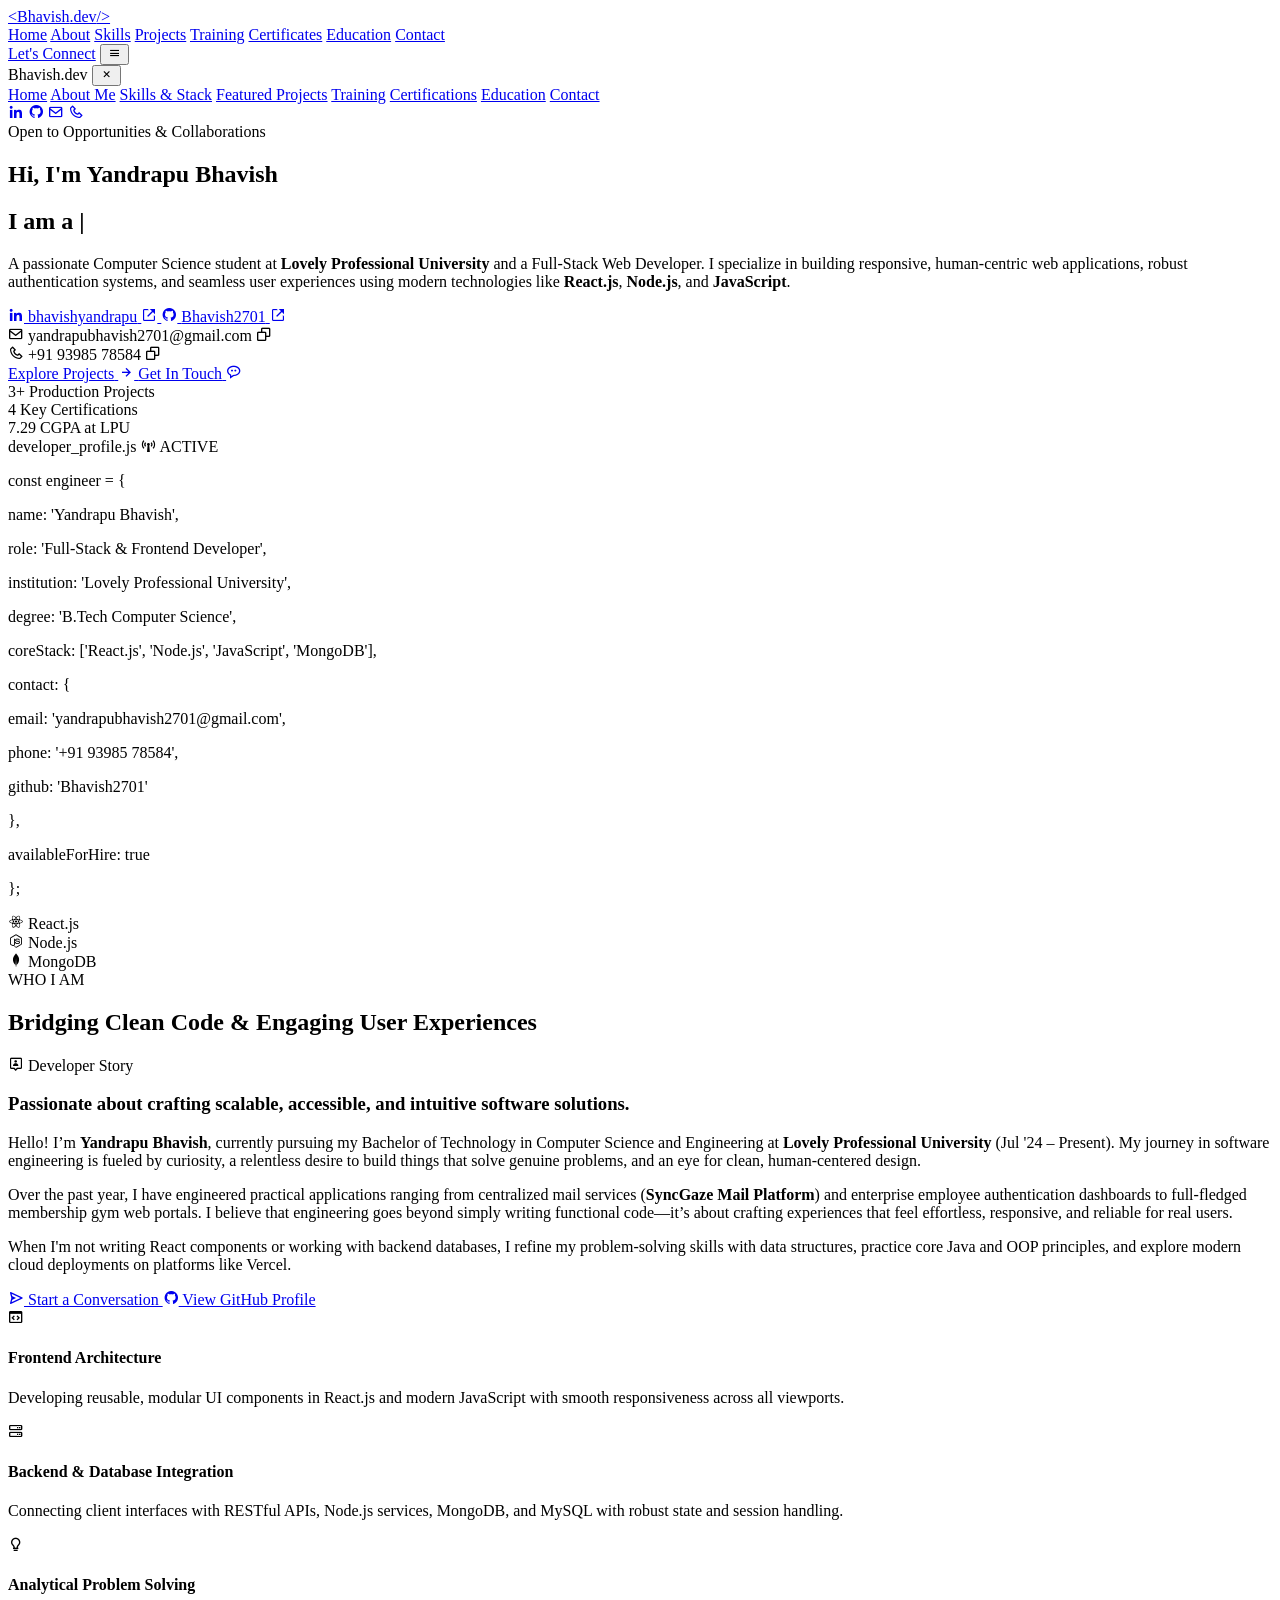
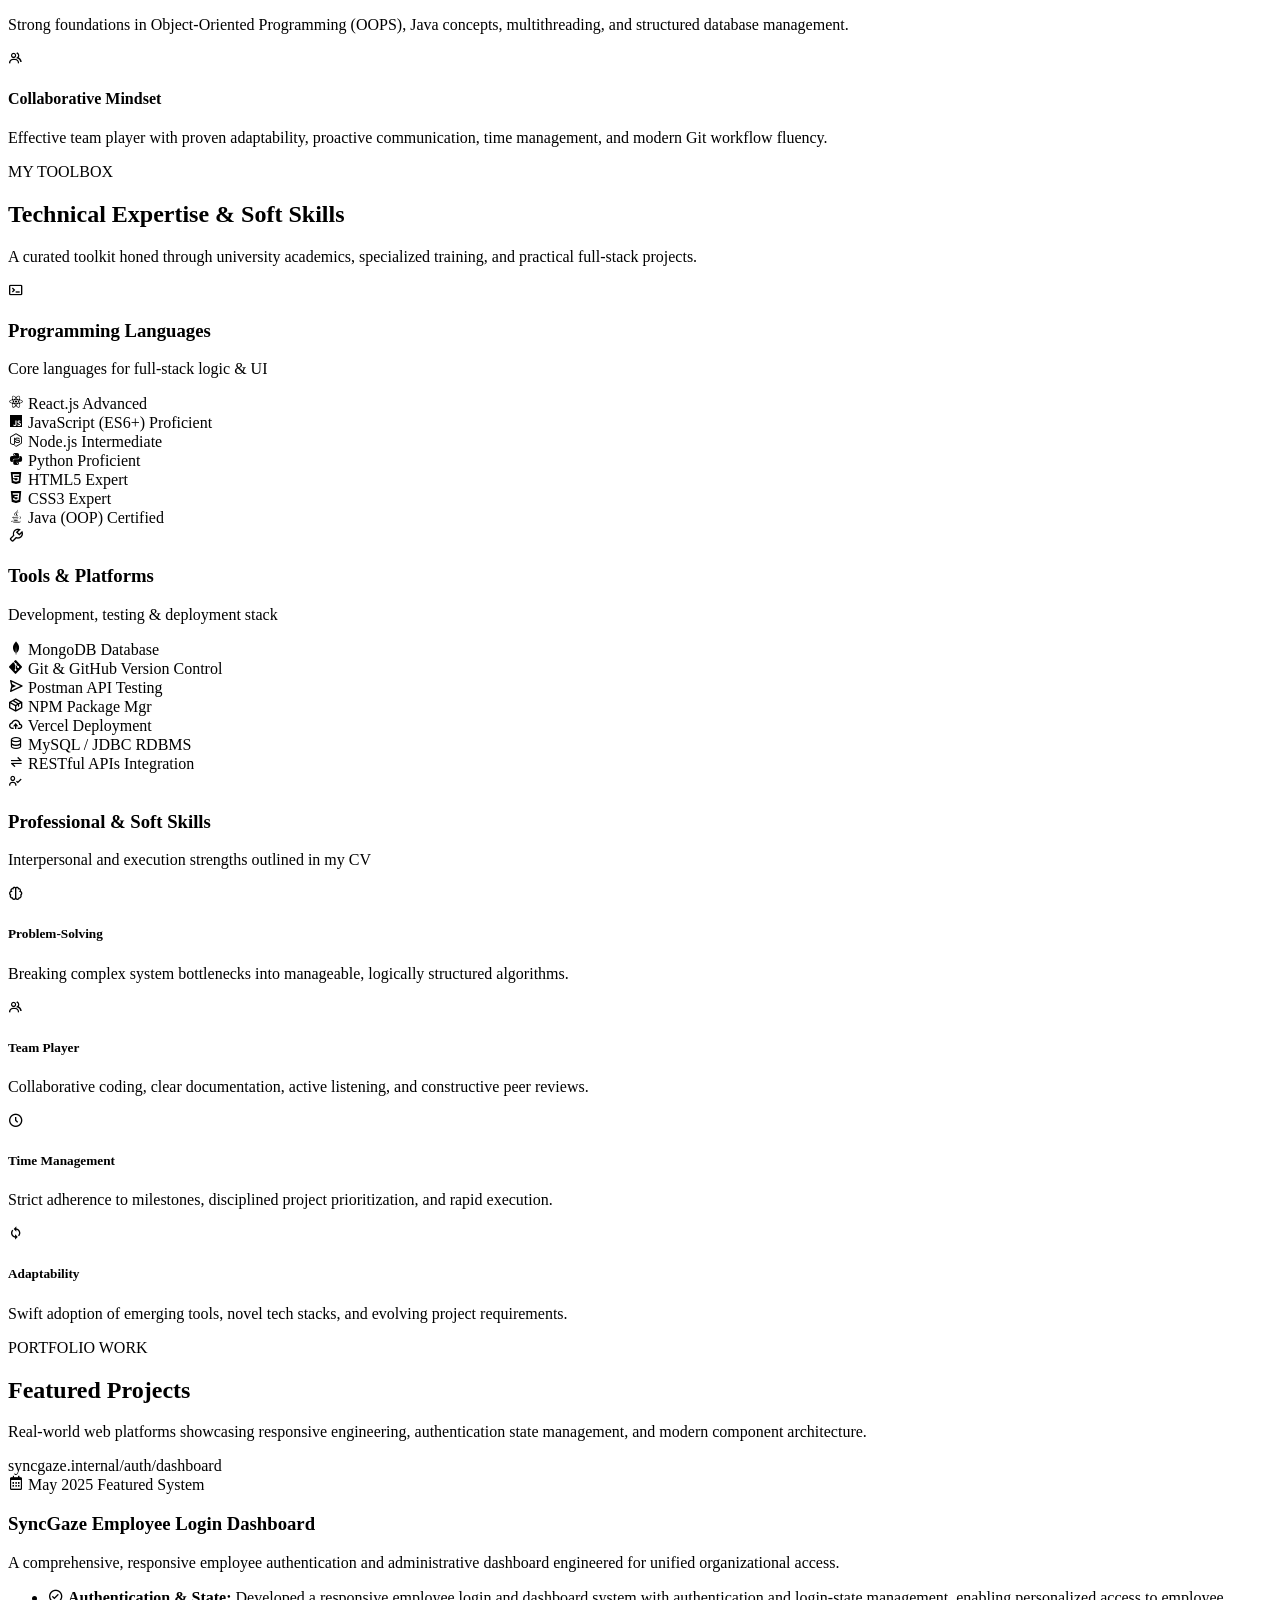
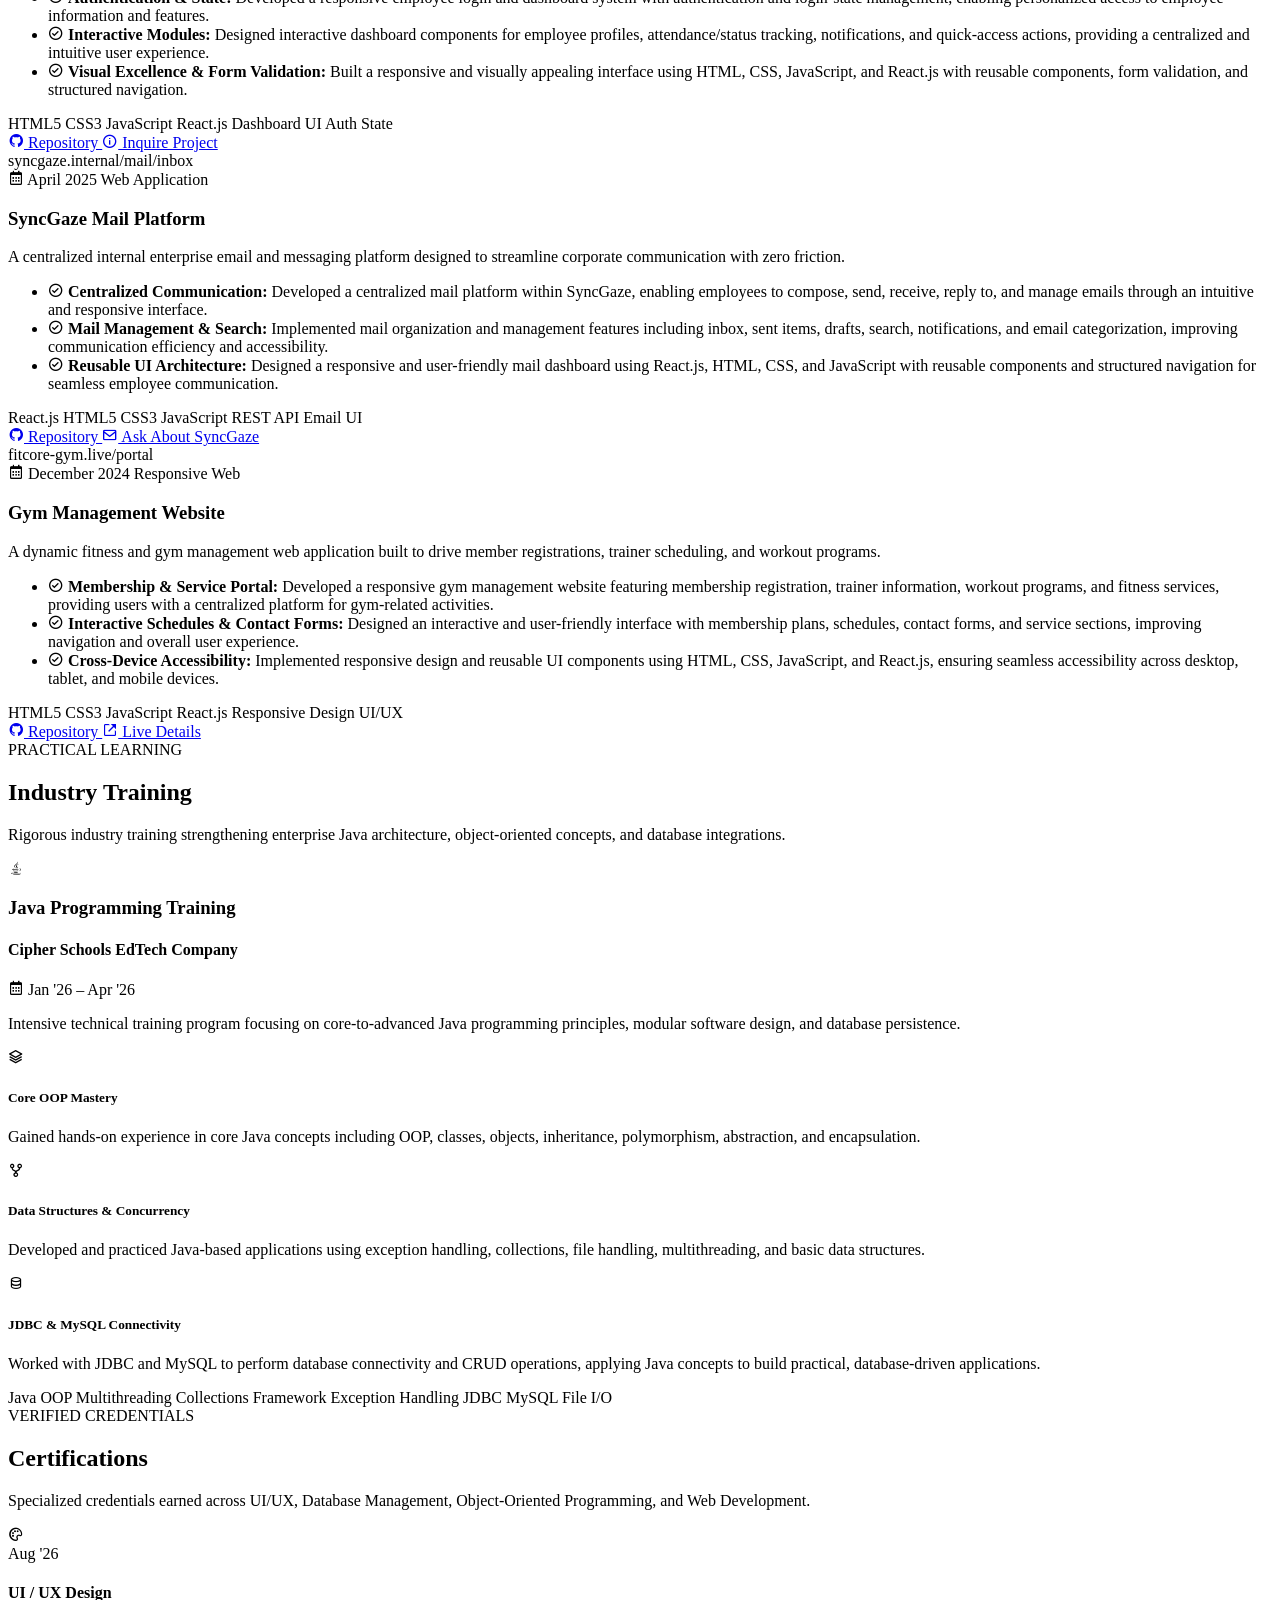
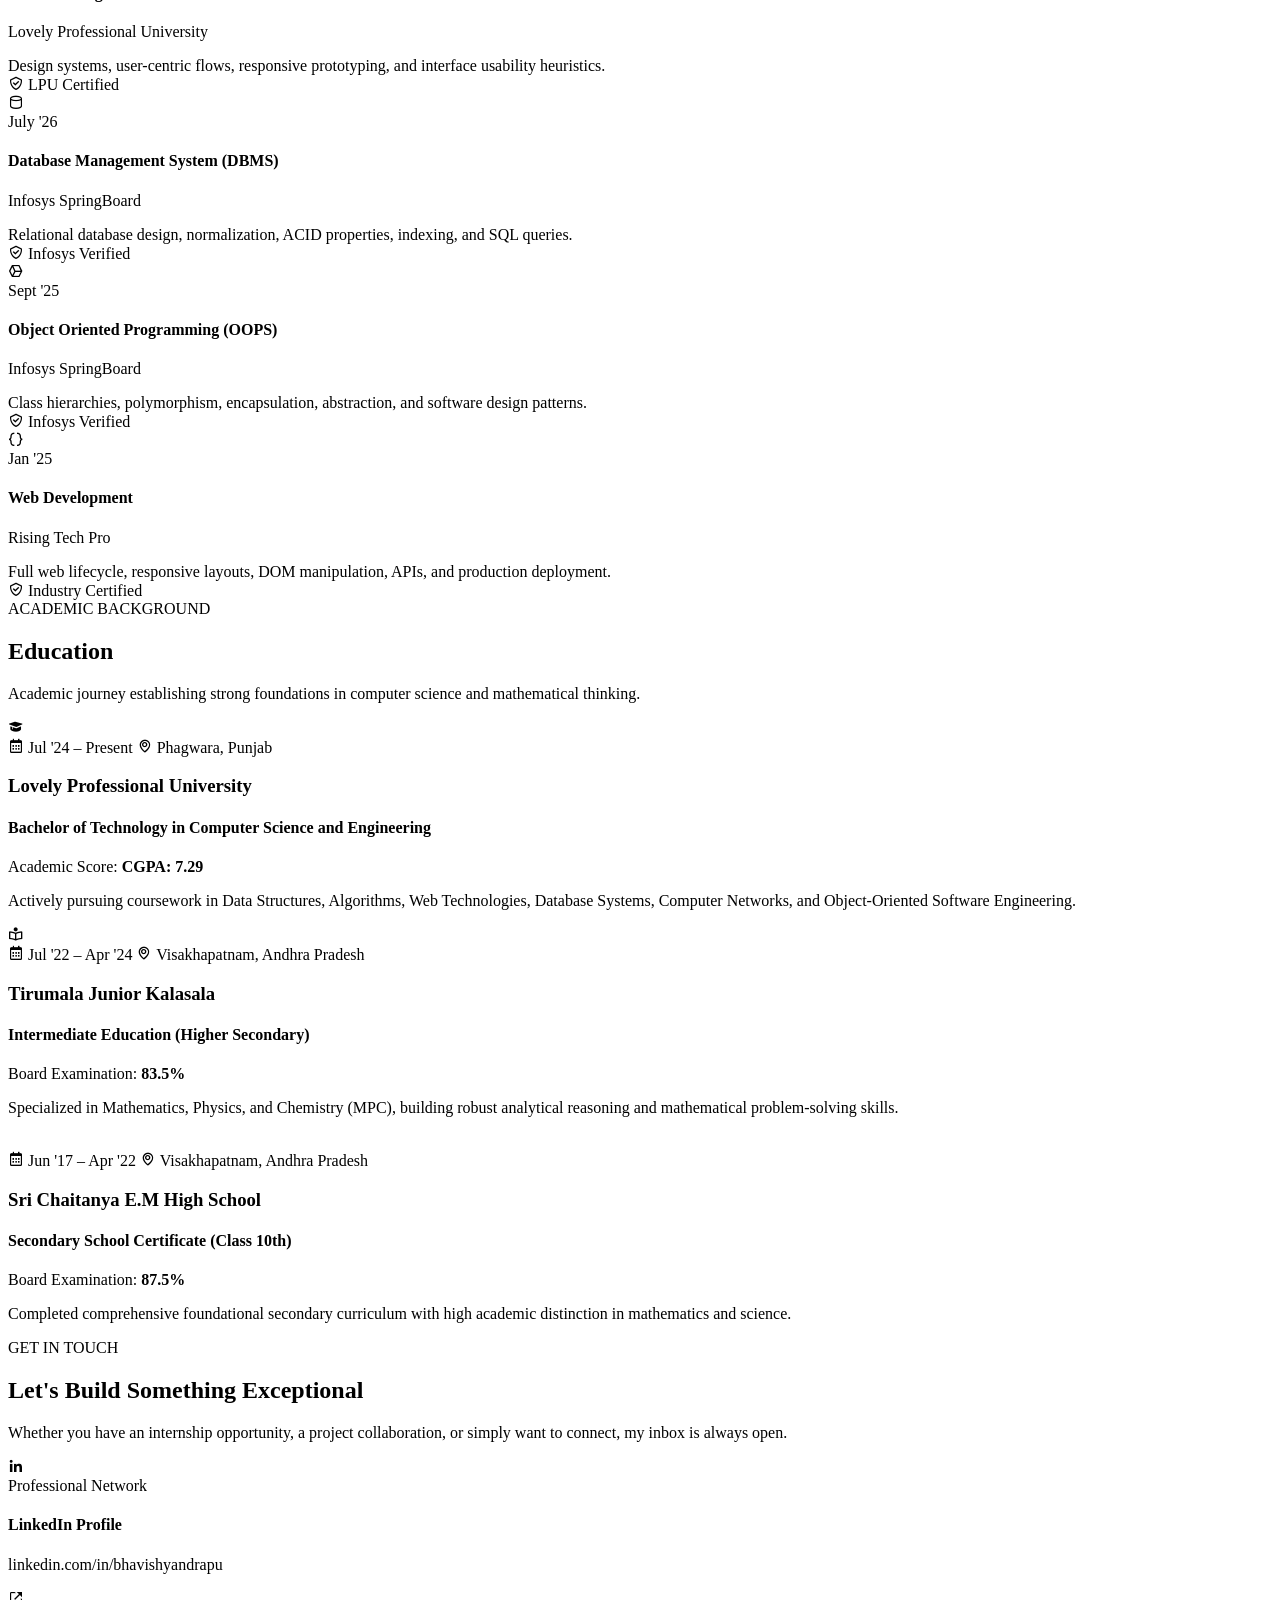
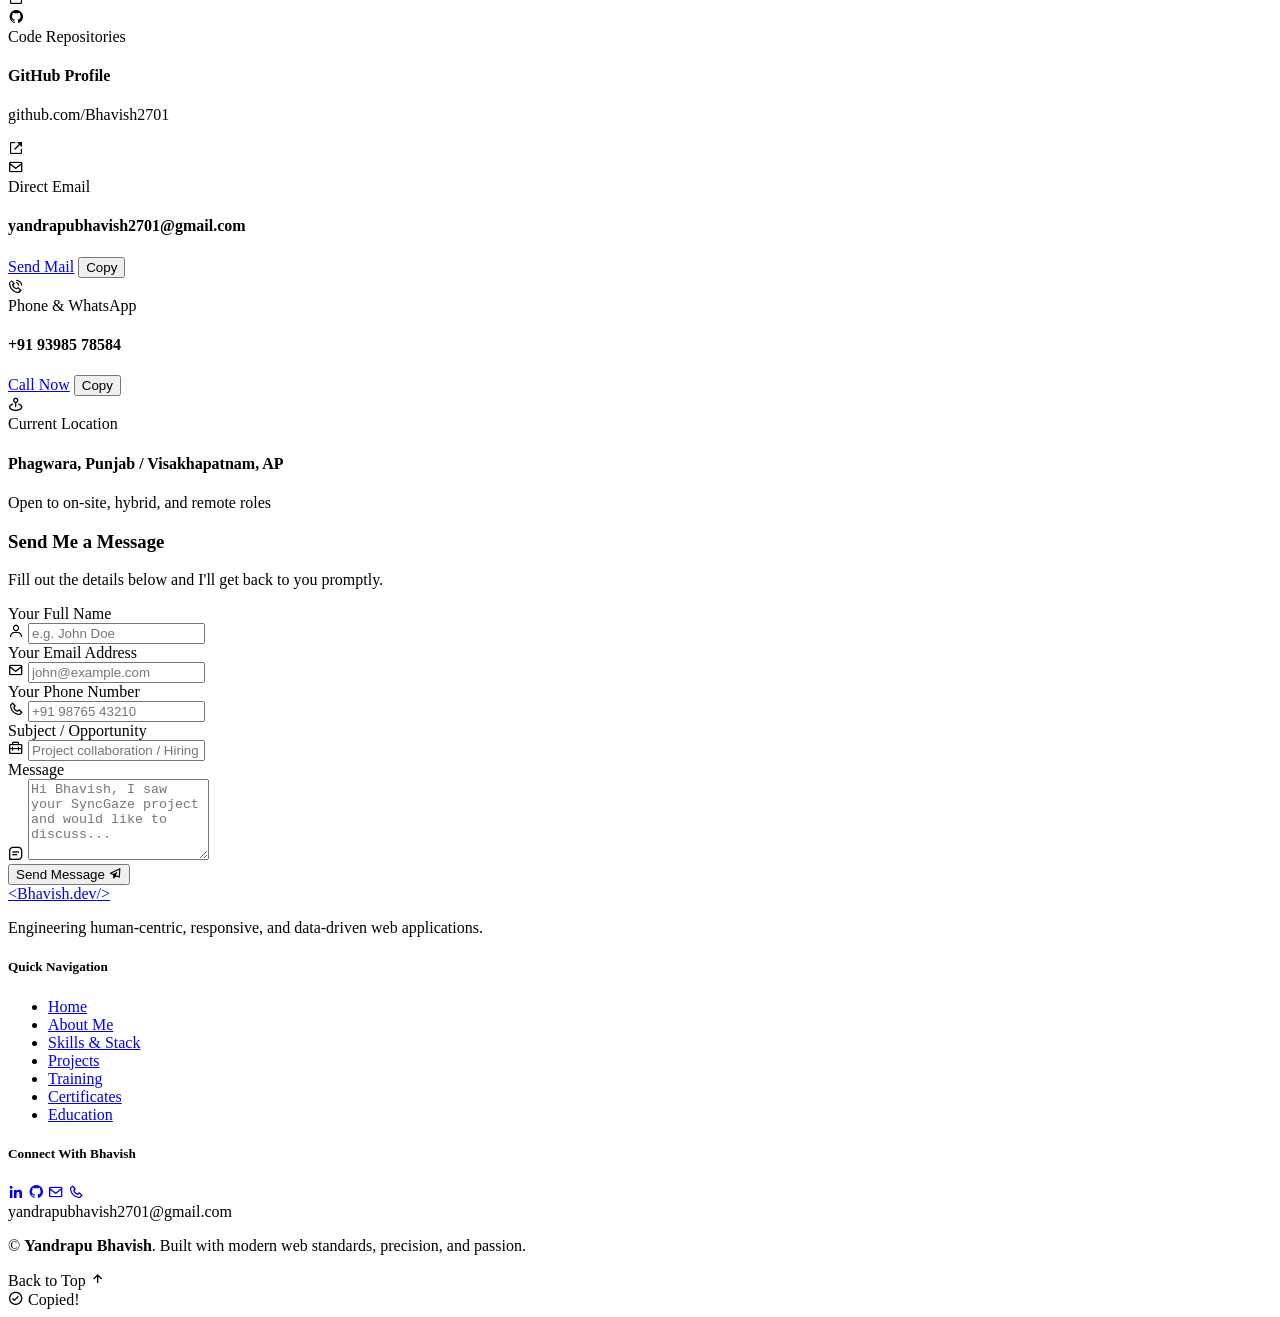
==== Portfolio.html @ 877e0e7c "Add portfolio HTML page Added a personal portfolio webpage showcasing skills, projects, and experien" ====
<!DOCTYPE html>
<html lang="en">

<head>
    <meta charset="UTF-8">
    <meta name="viewport" content="width=device-width, initial-scale=1.0">
    <title>Yandrapu Bhavish | Full-Stack & Frontend Developer</title>
    <meta name="description" content="Portfolio of Yandrapu Bhavish - Computer Science undergraduate at LPU, Full-Stack & Frontend Developer specializing in React.js, Node.js, JavaScript, and modern web architectures.">
    <meta name="keywords" content="Yandrapu Bhavish, Bhavish, Frontend Developer, React Developer, Full Stack, Portfolio, LPU, SyncGaze">
    <meta name="author" content="Yandrapu Bhavish">

    <!-- Fonts: Outfit for Headings, Plus Jakarta Sans for clean body typography -->
    <link rel="preconnect" href="https://fonts.googleapis.com">
    <link rel="preconnect" href="https://fonts.gstatic.com" crossorigin>
    <link href="https://fonts.googleapis.com/css2?family=Outfit:wght@400;500;600;700;800&family=Plus+Jakarta+Sans:wght@300;400;500;600;700&display=swap" rel="stylesheet">

    <!-- Icons: Boxicons & Font Awesome CDN -->
    <link href="https://unpkg.com/boxicons@2.1.4/css/boxicons.min.css" rel="stylesheet">
    <link rel="stylesheet" href="https://cdnjs.cloudflare.com/ajax/libs/font-awesome/6.5.1/css/all.min.css">

    <!-- Custom Stylesheet -->
    <link rel="stylesheet" href="portfolio.css">
</head>

<body>
    <!-- Background Ambient Light Orbs -->
    <div class="ambient-glow glow-1"></div>
    <div class="ambient-glow glow-2"></div>
    <div class="ambient-glow glow-3"></div>

    <!-- Navigation Bar -->
    <header class="header" id="navbar">
        <a href="#home" class="logo">
            <span class="logo-bracket">&lt;</span>Bhavish<span class="logo-accent">.dev</span><span class="logo-bracket">/&gt;</span>
        </a>

        <nav class="navbar" id="nav-links">
            <a href="#home" class="nav-item active">Home</a>
            <a href="#about" class="nav-item">About</a>
            <a href="#skills" class="nav-item">Skills</a>
            <a href="#projects" class="nav-item">Projects</a>
            <a href="#training" class="nav-item">Training</a>
            <a href="#certifications" class="nav-item">Certificates</a>
            <a href="#education" class="nav-item">Education</a>
            <a href="#contact" class="nav-item">Contact</a>
        </nav>

        <div class="header-actions">
            <a href="#contact" class="btn-primary-nav">Let's Connect</a>
            <button class="mobile-toggle" id="mobileToggle" aria-label="Toggle Navigation">
                <i class="bx bx-menu" id="menuIcon"></i>
            </button>
        </div>
    </header>

    <!-- Mobile Drawer Navigation -->
    <div class="mobile-drawer" id="mobileDrawer">
        <div class="mobile-drawer-header">
            <span class="logo">Bhavish<span class="logo-accent">.dev</span></span>
            <button class="close-drawer" id="closeDrawer"><i class="bx bx-x"></i></button>
        </div>
        <nav class="mobile-nav-links">
            <a href="#home" class="mobile-link">Home</a>
            <a href="#about" class="mobile-link">About Me</a>
            <a href="#skills" class="mobile-link">Skills & Stack</a>
            <a href="#projects" class="mobile-link">Featured Projects</a>
            <a href="#training" class="mobile-link">Training</a>
            <a href="#certifications" class="mobile-link">Certifications</a>
            <a href="#education" class="mobile-link">Education</a>
            <a href="#contact" class="mobile-link">Contact</a>
        </nav>
        <div class="mobile-drawer-footer">
            <div class="drawer-socials">
                <a href="https://www.linkedin.com/in/bhavishyandrapu/" target="_blank" rel="noopener noreferrer" title="LinkedIn"><i class="bx bxl-linkedin"></i></a>
                <a href="https://github.com/Bhavish2701" target="_blank" rel="noopener noreferrer" title="GitHub"><i class="bx bxl-github"></i></a>
                <a href="mailto:yandrapubhavish2701@gmail.com" title="Email"><i class="bx bx-envelope"></i></a>
                <a href="tel:+919398578584" title="Call"><i class="bx bx-phone"></i></a>
            </div>
        </div>
    </div>

    <main id="main-content">
        <!-- Hero Section -->
        <section class="hero-section" id="home">
            <div class="hero-container">
                <div class="hero-text">
                    <div class="status-pill animate-fade-in">
                        <span class="status-dot"></span>
                        <span>Open to Opportunities & Collaborations</span>
                    </div>

                    <h1 class="hero-title animate-fade-in delay-1">
                        Hi, I'm <span class="gradient-text">Yandrapu Bhavish</span>
                    </h1>

                    <h2 class="hero-subtitle animate-fade-in delay-2">
                        I am a <span class="typewriter-text" id="typewriter"></span><span class="cursor">|</span>
                    </h2>

                    <p class="hero-description animate-fade-in delay-3">
                        A passionate Computer Science student at <strong>Lovely Professional University</strong> and a Full-Stack Web Developer. I specialize in building responsive, human-centric web applications, robust authentication systems, and seamless user experiences using modern technologies like <strong>React.js</strong>, <strong>Node.js</strong>, and <strong>JavaScript</strong>.
                    </p>

                    <!-- Quick Connect Link Badges -->
                    <div class="quick-connect-bar animate-fade-in delay-4">
                        <a href="https://www.linkedin.com/in/bhavishyandrapu/" target="_blank" rel="noopener noreferrer" class="connect-badge linkedin-badge">
                            <i class="bx bxl-linkedin"></i>
                            <span>bhavishyandrapu</span>
                            <i class="bx bx-link-external icon-mini"></i>
                        </a>
                        <a href="https://github.com/Bhavish2701" target="_blank" rel="noopener noreferrer" class="connect-badge github-badge">
                            <i class="bx bxl-github"></i>
                            <span>Bhavish2701</span>
                            <i class="bx bx-link-external icon-mini"></i>
                        </a>
                        <div class="connect-badge email-badge" onclick="copyToClipboard('yandrapubhavish2701@gmail.com', 'Email address copied!')" title="Click to copy email">
                            <i class="bx bx-envelope"></i>
                            <span>yandrapubhavish2701@gmail.com</span>
                            <i class="bx bx-copy copy-icon"></i>
                        </div>
                        <div class="connect-badge phone-badge" onclick="copyToClipboard('+919398578584', 'Phone number copied!')" title="Click to copy phone">
                            <i class="bx bx-phone"></i>
                            <span>+91 93985 78584</span>
                            <i class="bx bx-copy copy-icon"></i>
                        </div>
                    </div>

                    <!-- Call To Action Buttons -->
                    <div class="hero-cta-group animate-fade-in delay-5">
                        <a href="#projects" class="btn btn-primary">
                            <span>Explore Projects</span>
                            <i class="bx bx-right-arrow-alt"></i>
                        </a>
                        <a href="#contact" class="btn btn-secondary">
                            <span>Get In Touch</span>
                            <i class="bx bx-message-rounded-dots"></i>
                        </a>
                    </div>

                    <!-- Micro stats banner -->
                    <div class="hero-stats animate-fade-in delay-6">
                        <div class="stat-card">
                            <span class="stat-number">3+</span>
                            <span class="stat-label">Production Projects</span>
                        </div>
                        <div class="stat-divider"></div>
                        <div class="stat-card">
                            <span class="stat-number">4</span>
                            <span class="stat-label">Key Certifications</span>
                        </div>
                        <div class="stat-divider"></div>
                        <div class="stat-card">
                            <span class="stat-number">7.29</span>
                            <span class="stat-label">CGPA at LPU</span>
                        </div>
                    </div>
                </div>

                <!-- Hero Graphic Card / Visual Badge -->
                <div class="hero-visual animate-fade-in delay-3">
                    <div class="profile-card-wrapper">
                        <div class="profile-glass-card">
                            <div class="card-header-bar">
                                <div class="terminal-dots">
                                    <span class="dot dot-red"></span>
                                    <span class="dot dot-yellow"></span>
                                    <span class="dot dot-green"></span>
                                </div>
                                <span class="terminal-title">developer_profile.js</span>
                                <span class="live-pill"><i class="bx bx-broadcast"></i> ACTIVE</span>
                            </div>

                            <div class="code-preview">
                                <p><span class="syntax-keyword">const</span> <span class="syntax-variable">engineer</span> = {</p>
                                <p class="indent-1"><span class="syntax-prop">name</span>: <span class="syntax-string">'Yandrapu Bhavish'</span>,</p>
                                <p class="indent-1"><span class="syntax-prop">role</span>: <span class="syntax-string">'Full-Stack & Frontend Developer'</span>,</p>
                                <p class="indent-1"><span class="syntax-prop">institution</span>: <span class="syntax-string">'Lovely Professional University'</span>,</p>
                                <p class="indent-1"><span class="syntax-prop">degree</span>: <span class="syntax-string">'B.Tech Computer Science'</span>,</p>
                                <p class="indent-1"><span class="syntax-prop">coreStack</span>: [<span class="syntax-string">'React.js'</span>, <span class="syntax-string">'Node.js'</span>, <span class="syntax-string">'JavaScript'</span>, <span class="syntax-string">'MongoDB'</span>],</p>
                                <p class="indent-1"><span class="syntax-prop">contact</span>: {</p>
                                <p class="indent-2"><span class="syntax-prop">email</span>: <span class="syntax-string">'yandrapubhavish2701@gmail.com'</span>,</p>
                                <p class="indent-2"><span class="syntax-prop">phone</span>: <span class="syntax-string">'+91 93985 78584'</span>,</p>
                                <p class="indent-2"><span class="syntax-prop">github</span>: <span class="syntax-string">'Bhavish2701'</span></p>
                                <p class="indent-1">},</p>
                                <p class="indent-1"><span class="syntax-prop">availableForHire</span>: <span class="syntax-boolean">true</span></p>
                                <p>};</p>
                            </div>

                            <!-- Floating badge pills -->
                            <div class="floating-tech-badge badge-top-right">
                                <i class="bx bxl-react"></i>
                                <span>React.js</span>
                            </div>
                            <div class="floating-tech-badge badge-bottom-left">
                                <i class="bx bxl-nodejs"></i>
                                <span>Node.js</span>
                            </div>
                            <div class="floating-tech-badge badge-bottom-right">
                                <i class="bx bxl-mongodb"></i>
                                <span>MongoDB</span>
                            </div>
                        </div>
                    </div>
                </div>
            </div>
        </section>

        <!-- About Section (Humanized Narrative) -->
        <section class="section about-section" id="about">
            <div class="section-container">
                <div class="section-header">
                    <span class="section-tag">WHO I AM</span>
                    <h2 class="section-title">Bridging Clean Code & Engaging User Experiences</h2>
                    <div class="section-line"></div>
                </div>

                <div class="about-grid">
                    <div class="about-bio-card glass-panel">
                        <div class="bio-badge">
                            <i class="bx bx-user-pin"></i>
                            <span>Developer Story</span>
                        </div>
                        <h3>Passionate about crafting scalable, accessible, and intuitive software solutions.</h3>
                        <p>
                            Hello! I’m <strong>Yandrapu Bhavish</strong>, currently pursuing my Bachelor of Technology in Computer Science and Engineering at <strong>Lovely Professional University</strong> (Jul '24 – Present). My journey in software engineering is fueled by curiosity, a relentless desire to build things that solve genuine problems, and an eye for clean, human-centered design.
                        </p>
                        <p>
                            Over the past year, I have engineered practical applications ranging from centralized mail services (<strong>SyncGaze Mail Platform</strong>) and enterprise employee authentication dashboards to full-fledged membership gym web portals. I believe that engineering goes beyond simply writing functional code—it’s about crafting experiences that feel effortless, responsive, and reliable for real users.
                        </p>
                        <p>
                            When I'm not writing React components or working with backend databases, I refine my problem-solving skills with data structures, practice core Java and OOP principles, and explore modern cloud deployments on platforms like Vercel.
                        </p>

                        <div class="bio-actions">
                            <a href="#contact" class="btn btn-primary btn-sm">
                                <i class="bx bx-send"></i> Start a Conversation
                            </a>
                            <a href="https://github.com/Bhavish2701" target="_blank" rel="noopener noreferrer" class="btn btn-outline btn-sm">
                                <i class="bx bxl-github"></i> View GitHub Profile
                            </a>
                        </div>
                    </div>

                    <div class="about-pillars">
                        <div class="pillar-card glass-panel">
                            <div class="pillar-icon icon-cyan">
                                <i class="bx bx-code-block"></i>
                            </div>
                            <h4>Frontend Architecture</h4>
                            <p>Developing reusable, modular UI components in React.js and modern JavaScript with smooth responsiveness across all viewports.</p>
                        </div>

                        <div class="pillar-card glass-panel">
                            <div class="pillar-icon icon-indigo">
                                <i class="bx bx-server"></i>
                            </div>
                            <h4>Backend & Database Integration</h4>
                            <p>Connecting client interfaces with RESTful APIs, Node.js services, MongoDB, and MySQL with robust state and session handling.</p>
                        </div>

                        <div class="pillar-card glass-panel">
                            <div class="pillar-icon icon-emerald">
                                <i class="bx bx-bulb"></i>
                            </div>
                            <h4>Analytical Problem Solving</h4>
                            <p>Strong foundations in Object-Oriented Programming (OOPS), Java concepts, multithreading, and structured database management.</p>
                        </div>

                        <div class="pillar-card glass-panel">
                            <div class="pillar-icon icon-violet">
                                <i class="bx bx-group"></i>
                            </div>
                            <h4>Collaborative Mindset</h4>
                            <p>Effective team player with proven adaptability, proactive communication, time management, and modern Git workflow fluency.</p>
                        </div>
                    </div>
                </div>
            </div>
        </section>

        <!-- Skills Section -->
        <section class="section skills-section" id="skills">
            <div class="section-container">
                <div class="section-header">
                    <span class="section-tag">MY TOOLBOX</span>
                    <h2 class="section-title">Technical Expertise & Soft Skills</h2>
                    <div class="section-line"></div>
                    <p class="section-subtitle">
                        A curated toolkit honed through university academics, specialized training, and practical full-stack projects.
                    </p>
                </div>

                <div class="skills-grid">
                    <!-- Category: Languages -->
                    <div class="skill-category-card glass-panel">
                        <div class="category-header">
                            <div class="category-icon">
                                <i class="bx bx-terminal"></i>
                            </div>
                            <div>
                                <h3>Programming Languages</h3>
                                <p>Core languages for full-stack logic & UI</p>
                            </div>
                        </div>
                        <div class="skill-chips-container">
                            <div class="skill-chip">
                                <i class="bx bxl-react chip-icon text-cyan"></i>
                                <span class="chip-name">React.js</span>
                                <span class="chip-level">Advanced</span>
                            </div>
                            <div class="skill-chip">
                                <i class="bx bxl-javascript chip-icon text-yellow"></i>
                                <span class="chip-name">JavaScript (ES6+)</span>
                                <span class="chip-level">Proficient</span>
                            </div>
                            <div class="skill-chip">
                                <i class="bx bxl-nodejs chip-icon text-emerald"></i>
                                <span class="chip-name">Node.js</span>
                                <span class="chip-level">Intermediate</span>
                            </div>
                            <div class="skill-chip">
                                <i class="bx bxl-python chip-icon text-indigo"></i>
                                <span class="chip-name">Python</span>
                                <span class="chip-level">Proficient</span>
                            </div>
                            <div class="skill-chip">
                                <i class="bx bxl-html5 chip-icon text-orange"></i>
                                <span class="chip-name">HTML5</span>
                                <span class="chip-level">Expert</span>
                            </div>
                            <div class="skill-chip">
                                <i class="bx bxl-css3 chip-icon text-blue"></i>
                                <span class="chip-name">CSS3</span>
                                <span class="chip-level">Expert</span>
                            </div>
                            <div class="skill-chip">
                                <i class="bx bxl-java chip-icon text-red"></i>
                                <span class="chip-name">Java (OOP)</span>
                                <span class="chip-level">Certified</span>
                            </div>
                        </div>
                    </div>

                    <!-- Category: Tools & Platforms -->
                    <div class="skill-category-card glass-panel">
                        <div class="category-header">
                            <div class="category-icon icon-violet">
                                <i class="bx bx-wrench"></i>
                            </div>
                            <div>
                                <h3>Tools & Platforms</h3>
                                <p>Development, testing & deployment stack</p>
                            </div>
                        </div>
                        <div class="skill-chips-container">
                            <div class="skill-chip">
                                <i class="bx bxl-mongodb chip-icon text-emerald"></i>
                                <span class="chip-name">MongoDB</span>
                                <span class="chip-level">Database</span>
                            </div>
                            <div class="skill-chip">
                                <i class="bx bxl-git chip-icon text-orange"></i>
                                <span class="chip-name">Git & GitHub</span>
                                <span class="chip-level">Version Control</span>
                            </div>
                            <div class="skill-chip">
                                <i class="bx bx-send chip-icon text-orange"></i>
                                <span class="chip-name">Postman</span>
                                <span class="chip-level">API Testing</span>
                            </div>
                            <div class="skill-chip">
                                <i class="bx bx-package chip-icon text-red"></i>
                                <span class="chip-name">NPM</span>
                                <span class="chip-level">Package Mgr</span>
                            </div>
                            <div class="skill-chip">
                                <i class="bx bx-cloud-upload chip-icon text-white"></i>
                                <span class="chip-name">Vercel</span>
                                <span class="chip-level">Deployment</span>
                            </div>
                            <div class="skill-chip">
                                <i class="bx bx-data chip-icon text-blue"></i>
                                <span class="chip-name">MySQL / JDBC</span>
                                <span class="chip-level">RDBMS</span>
                            </div>
                            <div class="skill-chip">
                                <i class="bx bx-transfer-alt chip-icon text-cyan"></i>
                                <span class="chip-name">RESTful APIs</span>
                                <span class="chip-level">Integration</span>
                            </div>
                        </div>
                    </div>

                    <!-- Category: Soft Skills & Professional Attributes -->
                    <div class="skill-category-card glass-panel full-width-card">
                        <div class="category-header">
                            <div class="category-icon icon-emerald">
                                <i class="bx bx-user-check"></i>
                            </div>
                            <div>
                                <h3>Professional & Soft Skills</h3>
                                <p>Interpersonal and execution strengths outlined in my CV</p>
                            </div>
                        </div>
                        <div class="soft-skills-grid">
                            <div class="soft-skill-box">
                                <div class="soft-icon"><i class="bx bx-brain"></i></div>
                                <div>
                                    <h5>Problem-Solving</h5>
                                    <p>Breaking complex system bottlenecks into manageable, logically structured algorithms.</p>
                                </div>
                            </div>
                            <div class="soft-skill-box">
                                <div class="soft-icon"><i class="bx bx-group"></i></div>
                                <div>
                                    <h5>Team Player</h5>
                                    <p>Collaborative coding, clear documentation, active listening, and constructive peer reviews.</p>
                                </div>
                            </div>
                            <div class="soft-skill-box">
                                <div class="soft-icon"><i class="bx bx-time-five"></i></div>
                                <div>
                                    <h5>Time Management</h5>
                                    <p>Strict adherence to milestones, disciplined project prioritization, and rapid execution.</p>
                                </div>
                            </div>
                            <div class="soft-skill-box">
                                <div class="soft-icon"><i class="bx bx-sync"></i></div>
                                <div>
                                    <h5>Adaptability</h5>
                                    <p>Swift adoption of emerging tools, novel tech stacks, and evolving project requirements.</p>
                                </div>
                            </div>
                        </div>
                    </div>
                </div>
            </div>
        </section>

        <!-- Projects Section -->
        <section class="section projects-section" id="projects">
            <div class="section-container">
                <div class="section-header">
                    <span class="section-tag">PORTFOLIO WORK</span>
                    <h2 class="section-title">Featured Projects</h2>
                    <div class="section-line"></div>
                    <p class="section-subtitle">
                        Real-world web platforms showcasing responsive engineering, authentication state management, and modern component architecture.
                    </p>
                </div>

                <div class="projects-list">
                    <!-- Project 1: SyncGaze Employee Login Dashboard -->
                    <div class="project-card glass-panel">
                        <div class="project-media">
                            <div class="project-illustration project-ill-1">
                                <div class="mock-browser-bar">
                                    <span class="mock-circle red"></span>
                                    <span class="mock-circle yellow"></span>
                                    <span class="mock-circle green"></span>
                                    <span class="mock-url">syncgaze.internal/auth/dashboard</span>
                                </div>
                                <div class="mock-dashboard-content">
                                    <div class="mock-sidebar">
                                        <div class="mock-bar active"></div>
                                        <div class="mock-bar"></div>
                                        <div class="mock-bar"></div>
                                    </div>
                                    <div class="mock-main">
                                        <div class="mock-stat-row">
                                            <div class="mock-stat-tile"></div>
                                            <div class="mock-stat-tile"></div>
                                            <div class="mock-stat-tile"></div>
                                        </div>
                                        <div class="mock-chart-tile"></div>
                                    </div>
                                </div>
                            </div>
                        </div>

                        <div class="project-details">
                            <div class="project-meta">
                                <span class="project-date"><i class="bx bx-calendar"></i> May 2025</span>
                                <span class="project-badge">Featured System</span>
                            </div>
                            <h3 class="project-title">SyncGaze Employee Login Dashboard</h3>
                            <p class="project-lead">
                                A comprehensive, responsive employee authentication and administrative dashboard engineered for unified organizational access.
                            </p>

                            <ul class="project-bullets">
                                <li>
                                    <i class="bx bx-check-circle"></i>
                                    <span><strong>Authentication & State:</strong> Developed a responsive employee login and dashboard system with authentication and login-state management, enabling personalized access to employee information and features.</span>
                                </li>
                                <li>
                                    <i class="bx bx-check-circle"></i>
                                    <span><strong>Interactive Modules:</strong> Designed interactive dashboard components for employee profiles, attendance/status tracking, notifications, and quick-access actions, providing a centralized and intuitive user experience.</span>
                                </li>
                                <li>
                                    <i class="bx bx-check-circle"></i>
                                    <span><strong>Visual Excellence & Form Validation:</strong> Built a responsive and visually appealing interface using HTML, CSS, JavaScript, and React.js with reusable components, form validation, and structured navigation.</span>
                                </li>
                            </ul>

                            <div class="tech-stack-tags">
                                <span class="tag">HTML5</span>
                                <span class="tag">CSS3</span>
                                <span class="tag">JavaScript</span>
                                <span class="tag">React.js</span>
                                <span class="tag">Dashboard UI</span>
                                <span class="tag">Auth State</span>
                            </div>

                            <div class="project-links">
                                <a href="https://github.com/Bhavish2701" target="_blank" rel="noopener noreferrer" class="btn btn-sm btn-primary">
                                    <i class="bx bxl-github"></i> Repository
                                </a>
                                <a href="#contact" class="btn btn-sm btn-outline">
                                    <i class="bx bx-info-circle"></i> Inquire Project
                                </a>
                            </div>
                        </div>
                    </div>

                    <!-- Project 2: SyncGaze Mail Platform -->
                    <div class="project-card glass-panel reverse-layout">
                        <div class="project-media">
                            <div class="project-illustration project-ill-2">
                                <div class="mock-browser-bar">
                                    <span class="mock-circle red"></span>
                                    <span class="mock-circle yellow"></span>
                                    <span class="mock-circle green"></span>
                                    <span class="mock-url">syncgaze.internal/mail/inbox</span>
                                </div>
                                <div class="mock-mail-content">
                                    <div class="mock-mail-sidebar">
                                        <div class="mock-compose-btn"></div>
                                        <div class="mock-mail-folder active"></div>
                                        <div class="mock-mail-folder"></div>
                                        <div class="mock-mail-folder"></div>
                                    </div>
                                    <div class="mock-mail-list">
                                        <div class="mock-mail-item"></div>
                                        <div class="mock-mail-item"></div>
                                        <div class="mock-mail-item"></div>
                                        <div class="mock-mail-item"></div>
                                    </div>
                                </div>
                            </div>
                        </div>

                        <div class="project-details">
                            <div class="project-meta">
                                <span class="project-date"><i class="bx bx-calendar"></i> April 2025</span>
                                <span class="project-badge badge-cyan">Web Application</span>
                            </div>
                            <h3 class="project-title">SyncGaze Mail Platform</h3>
                            <p class="project-lead">
                                A centralized internal enterprise email and messaging platform designed to streamline corporate communication with zero friction.
                            </p>

                            <ul class="project-bullets">
                                <li>
                                    <i class="bx bx-check-circle"></i>
                                    <span><strong>Centralized Communication:</strong> Developed a centralized mail platform within SyncGaze, enabling employees to compose, send, receive, reply to, and manage emails through an intuitive and responsive interface.</span>
                                </li>
                                <li>
                                    <i class="bx bx-check-circle"></i>
                                    <span><strong>Mail Management & Search:</strong> Implemented mail organization and management features including inbox, sent items, drafts, search, notifications, and email categorization, improving communication efficiency and accessibility.</span>
                                </li>
                                <li>
                                    <i class="bx bx-check-circle"></i>
                                    <span><strong>Reusable UI Architecture:</strong> Designed a responsive and user-friendly mail dashboard using React.js, HTML, CSS, and JavaScript with reusable components and structured navigation for seamless employee communication.</span>
                                </li>
                            </ul>

                            <div class="tech-stack-tags">
                                <span class="tag">React.js</span>
                                <span class="tag">HTML5</span>
                                <span class="tag">CSS3</span>
                                <span class="tag">JavaScript</span>
                                <span class="tag">REST API</span>
                                <span class="tag">Email UI</span>
                            </div>

                            <div class="project-links">
                                <a href="https://github.com/Bhavish2701" target="_blank" rel="noopener noreferrer" class="btn btn-sm btn-primary">
                                    <i class="bx bxl-github"></i> Repository
                                </a>
                                <a href="#contact" class="btn btn-sm btn-outline">
                                    <i class="bx bx-envelope"></i> Ask About SyncGaze
                                </a>
                            </div>
                        </div>
                    </div>

                    <!-- Project 3: Gym Management Website -->
                    <div class="project-card glass-panel">
                        <div class="project-media">
                            <div class="project-illustration project-ill-3">
                                <div class="mock-browser-bar">
                                    <span class="mock-circle red"></span>
                                    <span class="mock-circle yellow"></span>
                                    <span class="mock-circle green"></span>
                                    <span class="mock-url">fitcore-gym.live/portal</span>
                                </div>
                                <div class="mock-gym-content">
                                    <div class="mock-gym-hero">
                                        <div class="mock-headline"></div>
                                        <div class="mock-subheadline"></div>
                                    </div>
                                    <div class="mock-gym-cards">
                                        <div class="mock-tier"></div>
                                        <div class="mock-tier highlighted"></div>
                                        <div class="mock-tier"></div>
                                    </div>
                                </div>
                            </div>
                        </div>

                        <div class="project-details">
                            <div class="project-meta">
                                <span class="project-date"><i class="bx bx-calendar"></i> December 2024</span>
                                <span class="project-badge badge-emerald">Responsive Web</span>
                            </div>
                            <h3 class="project-title">Gym Management Website</h3>
                            <p class="project-lead">
                                A dynamic fitness and gym management web application built to drive member registrations, trainer scheduling, and workout programs.
                            </p>

                            <ul class="project-bullets">
                                <li>
                                    <i class="bx bx-check-circle"></i>
                                    <span><strong>Membership & Service Portal:</strong> Developed a responsive gym management website featuring membership registration, trainer information, workout programs, and fitness services, providing users with a centralized platform for gym-related activities.</span>
                                </li>
                                <li>
                                    <i class="bx bx-check-circle"></i>
                                    <span><strong>Interactive Schedules & Contact Forms:</strong> Designed an interactive and user-friendly interface with membership plans, schedules, contact forms, and service sections, improving navigation and overall user experience.</span>
                                </li>
                                <li>
                                    <i class="bx bx-check-circle"></i>
                                    <span><strong>Cross-Device Accessibility:</strong> Implemented responsive design and reusable UI components using HTML, CSS, JavaScript, and React.js, ensuring seamless accessibility across desktop, tablet, and mobile devices.</span>
                                </li>
                            </ul>

                            <div class="tech-stack-tags">
                                <span class="tag">HTML5</span>
                                <span class="tag">CSS3</span>
                                <span class="tag">JavaScript</span>
                                <span class="tag">React.js</span>
                                <span class="tag">Responsive Design</span>
                                <span class="tag">UI/UX</span>
                            </div>

                            <div class="project-links">
                                <a href="https://github.com/Bhavish2701" target="_blank" rel="noopener noreferrer" class="btn btn-sm btn-primary">
                                    <i class="bx bxl-github"></i> Repository
                                </a>
                                <a href="#contact" class="btn btn-sm btn-outline">
                                    <i class="bx bx-link-external"></i> Live Details
                                </a>
                            </div>
                        </div>
                    </div>
                </div>
            </div>
        </section>

        <!-- Training & Professional Development Section -->
        <section class="section training-section" id="training">
            <div class="section-container">
                <div class="section-header">
                    <span class="section-tag">PRACTICAL LEARNING</span>
                    <h2 class="section-title">Industry Training</h2>
                    <div class="section-line"></div>
                    <p class="section-subtitle">
                        Rigorous industry training strengthening enterprise Java architecture, object-oriented concepts, and database integrations.
                    </p>
                </div>

                <div class="training-card glass-panel">
                    <div class="training-badge-icon">
                        <i class="bx bxl-java"></i>
                    </div>
                    <div class="training-content">
                        <div class="training-header">
                            <div>
                                <h3 class="training-role">Java Programming Training</h3>
                                <h4 class="training-org">Cipher Schools <span class="org-tag">EdTech Company</span></h4>
                            </div>
                            <div class="training-duration">
                                <i class="bx bx-calendar"></i>
                                <span>Jan '26 – Apr '26</span>
                            </div>
                        </div>

                        <p class="training-summary">
                            Intensive technical training program focusing on core-to-advanced Java programming principles, modular software design, and database persistence.
                        </p>

                        <div class="training-highlights-grid">
                            <div class="highlight-item">
                                <div class="highlight-icon"><i class="bx bx-layer"></i></div>
                                <div>
                                    <h5>Core OOP Mastery</h5>
                                    <p>Gained hands-on experience in core Java concepts including OOP, classes, objects, inheritance, polymorphism, abstraction, and encapsulation.</p>
                                </div>
                            </div>
                            <div class="highlight-item">
                                <div class="highlight-icon"><i class="bx bx-git-repo-forked"></i></div>
                                <div>
                                    <h5>Data Structures & Concurrency</h5>
                                    <p>Developed and practiced Java-based applications using exception handling, collections, file handling, multithreading, and basic data structures.</p>
                                </div>
                            </div>
                            <div class="highlight-item">
                                <div class="highlight-icon"><i class="bx bx-data"></i></div>
                                <div>
                                    <h5>JDBC & MySQL Connectivity</h5>
                                    <p>Worked with JDBC and MySQL to perform database connectivity and CRUD operations, applying Java concepts to build practical, database-driven applications.</p>
                                </div>
                            </div>
                        </div>

                        <div class="tech-stack-tags mt-4">
                            <span class="tag">Java OOP</span>
                            <span class="tag">Multithreading</span>
                            <span class="tag">Collections Framework</span>
                            <span class="tag">Exception Handling</span>
                            <span class="tag">JDBC</span>
                            <span class="tag">MySQL</span>
                            <span class="tag">File I/O</span>
                        </div>
                    </div>
                </div>
            </div>
        </section>

        <!-- Certifications Section -->
        <section class="section certs-section" id="certifications">
            <div class="section-container">
                <div class="section-header">
                    <span class="section-tag">VERIFIED CREDENTIALS</span>
                    <h2 class="section-title">Certifications</h2>
                    <div class="section-line"></div>
                    <p class="section-subtitle">
                        Specialized credentials earned across UI/UX, Database Management, Object-Oriented Programming, and Web Development.
                    </p>
                </div>

                <div class="certs-grid">
                    <!-- Cert 1: UI / UX -->
                    <div class="cert-card glass-panel">
                        <div class="cert-icon icon-cyan">
                            <i class="bx bx-palette"></i>
                        </div>
                        <div class="cert-info">
                            <span class="cert-date">Aug '26</span>
                            <h4 class="cert-title">UI / UX Design</h4>
                            <p class="cert-issuer">Lovely Professional University</p>
                            <span class="cert-desc">Design systems, user-centric flows, responsive prototyping, and interface usability heuristics.</span>
                        </div>
                        <div class="cert-badge-status">
                            <i class="bx bx-check-shield"></i> LPU Certified
                        </div>
                    </div>

                    <!-- Cert 2: DBMS -->
                    <div class="cert-card glass-panel">
                        <div class="cert-icon icon-indigo">
                            <i class="bx bx-cylinder"></i>
                        </div>
                        <div class="cert-info">
                            <span class="cert-date">July '26</span>
                            <h4 class="cert-title">Database Management System (DBMS)</h4>
                            <p class="cert-issuer">Infosys SpringBoard</p>
                            <span class="cert-desc">Relational database design, normalization, ACID properties, indexing, and SQL queries.</span>
                        </div>
                        <div class="cert-badge-status">
                            <i class="bx bx-check-shield"></i> Infosys Verified
                        </div>
                    </div>

                    <!-- Cert 3: OOPS -->
                    <div class="cert-card glass-panel">
                        <div class="cert-icon icon-violet">
                            <i class="bx bx-cube-alt"></i>
                        </div>
                        <div class="cert-info">
                            <span class="cert-date">Sept '25</span>
                            <h4 class="cert-title">Object Oriented Programming (OOPS)</h4>
                            <p class="cert-issuer">Infosys SpringBoard</p>
                            <span class="cert-desc">Class hierarchies, polymorphism, encapsulation, abstraction, and software design patterns.</span>
                        </div>
                        <div class="cert-badge-status">
                            <i class="bx bx-check-shield"></i> Infosys Verified
                        </div>
                    </div>

                    <!-- Cert 4: Web Development -->
                    <div class="cert-card glass-panel">
                        <div class="cert-icon icon-emerald">
                            <i class="bx bx-code-curly"></i>
                        </div>
                        <div class="cert-info">
                            <span class="cert-date">Jan '25</span>
                            <h4 class="cert-title">Web Development</h4>
                            <p class="cert-issuer">Rising Tech Pro</p>
                            <span class="cert-desc">Full web lifecycle, responsive layouts, DOM manipulation, APIs, and production deployment.</span>
                        </div>
                        <div class="cert-badge-status">
                            <i class="bx bx-check-shield"></i> Industry Certified
                        </div>
                    </div>
                </div>
            </div>
        </section>

        <!-- Education Section -->
        <section class="section education-section" id="education">
            <div class="section-container">
                <div class="section-header">
                    <span class="section-tag">ACADEMIC BACKGROUND</span>
                    <h2 class="section-title">Education</h2>
                    <div class="section-line"></div>
                    <p class="section-subtitle">
                        Academic journey establishing strong foundations in computer science and mathematical thinking.
                    </p>
                </div>

                <div class="timeline">
                    <!-- Education 1: Lovely Professional University -->
                    <div class="timeline-item">
                        <div class="timeline-marker">
                            <i class="bx bxs-graduation"></i>
                        </div>
                        <div class="timeline-content glass-panel">
                            <div class="timeline-meta">
                                <span class="timeline-period"><i class="bx bx-calendar"></i> Jul '24 – Present</span>
                                <span class="timeline-location"><i class="bx bx-map"></i> Phagwara, Punjab</span>
                            </div>
                            <h3 class="timeline-title">Lovely Professional University</h3>
                            <h4 class="timeline-degree">Bachelor of Technology in Computer Science and Engineering</h4>
                            <div class="grade-pill">
                                <span class="grade-label">Academic Score:</span>
                                <strong class="grade-value">CGPA: 7.29</strong>
                            </div>
                            <p class="timeline-desc">
                                Actively pursuing coursework in Data Structures, Algorithms, Web Technologies, Database Systems, Computer Networks, and Object-Oriented Software Engineering.
                            </p>
                        </div>
                    </div>

                    <!-- Education 2: Tirumala Junior Kalasala -->
                    <div class="timeline-item">
                        <div class="timeline-marker">
                            <i class="bx bx-book-reader"></i>
                        </div>
                        <div class="timeline-content glass-panel">
                            <div class="timeline-meta">
                                <span class="timeline-period"><i class="bx bx-calendar"></i> Jul '22 – Apr '24</span>
                                <span class="timeline-location"><i class="bx bx-map"></i> Visakhapatnam, Andhra Pradesh</span>
                            </div>
                            <h3 class="timeline-title">Tirumala Junior Kalasala</h3>
                            <h4 class="timeline-degree">Intermediate Education (Higher Secondary)</h4>
                            <div class="grade-pill">
                                <span class="grade-label">Board Examination:</span>
                                <strong class="grade-value">83.5%</strong>
                            </div>
                            <p class="timeline-desc">
                                Specialized in Mathematics, Physics, and Chemistry (MPC), building robust analytical reasoning and mathematical problem-solving skills.
                            </p>
                        </div>
                    </div>

                    <!-- Education 3: Sri Chaitanya E.M High School -->
                    <div class="timeline-item">
                        <div class="timeline-marker">
                            <i class="bx bx-school"></i>
                        </div>
                        <div class="timeline-content glass-panel">
                            <div class="timeline-meta">
                                <span class="timeline-period"><i class="bx bx-calendar"></i> Jun '17 – Apr '22</span>
                                <span class="timeline-location"><i class="bx bx-map"></i> Visakhapatnam, Andhra Pradesh</span>
                            </div>
                            <h3 class="timeline-title">Sri Chaitanya E.M High School</h3>
                            <h4 class="timeline-degree">Secondary School Certificate (Class 10th)</h4>
                            <div class="grade-pill">
                                <span class="grade-label">Board Examination:</span>
                                <strong class="grade-value">87.5%</strong>
                            </div>
                            <p class="timeline-desc">
                                Completed comprehensive foundational secondary curriculum with high academic distinction in mathematics and science.
                            </p>
                        </div>
                    </div>
                </div>
            </div>
        </section>

        <!-- Contact Section -->
        <section class="section contact-section" id="contact">
            <div class="section-container">
                <div class="section-header">
                    <span class="section-tag">GET IN TOUCH</span>
                    <h2 class="section-title">Let's Build Something Exceptional</h2>
                    <div class="section-line"></div>
                    <p class="section-subtitle">
                        Whether you have an internship opportunity, a project collaboration, or simply want to connect, my inbox is always open.
                    </p>
                </div>

                <div class="contact-grid">
                    <!-- Contact Cards / Direct Links -->
                    <div class="contact-info-column">
                        <div class="contact-card glass-panel" onclick="window.open('https://www.linkedin.com/in/bhavishyandrapu/', '_blank')">
                            <div class="contact-icon icon-linkedin">
                                <i class="bx bxl-linkedin"></i>
                            </div>
                            <div class="contact-text">
                                <span class="contact-type">Professional Network</span>
                                <h4>LinkedIn Profile</h4>
                                <p>linkedin.com/in/bhavishyandrapu</p>
                            </div>
                            <div class="contact-arrow">
                                <i class="bx bx-link-external"></i>
                            </div>
                        </div>

                        <div class="contact-card glass-panel" onclick="window.open('https://github.com/Bhavish2701', '_blank')">
                            <div class="contact-icon icon-github">
                                <i class="bx bxl-github"></i>
                            </div>
                            <div class="contact-text">
                                <span class="contact-type">Code Repositories</span>
                                <h4>GitHub Profile</h4>
                                <p>github.com/Bhavish2701</p>
                            </div>
                            <div class="contact-arrow">
                                <i class="bx bx-link-external"></i>
                            </div>
                        </div>

                        <div class="contact-card glass-panel">
                            <div class="contact-icon icon-email">
                                <i class="bx bx-envelope"></i>
                            </div>
                            <div class="contact-text">
                                <span class="contact-type">Direct Email</span>
                                <h4>yandrapubhavish2701@gmail.com</h4>
                                <div class="action-buttons-inline">
                                    <a href="mailto:yandrapubhavish2701@gmail.com" class="mini-btn">Send Mail</a>
                                    <button class="mini-btn copy-btn" onclick="copyToClipboard('yandrapubhavish2701@gmail.com', 'Email copied to clipboard!')">Copy</button>
                                </div>
                            </div>
                        </div>

                        <div class="contact-card glass-panel">
                            <div class="contact-icon icon-phone">
                                <i class="bx bx-phone-call"></i>
                            </div>
                            <div class="contact-text">
                                <span class="contact-type">Phone & WhatsApp</span>
                                <h4>+91 93985 78584</h4>
                                <div class="action-buttons-inline">
                                    <a href="tel:+919398578584" class="mini-btn">Call Now</a>
                                    <button class="mini-btn copy-btn" onclick="copyToClipboard('+919398578584', 'Phone number copied!')">Copy</button>
                                </div>
                            </div>
                        </div>

                        <div class="contact-card glass-panel">
                            <div class="contact-icon icon-location">
                                <i class="bx bx-map-pin"></i>
                            </div>
                            <div class="contact-text">
                                <span class="contact-type">Current Location</span>
                                <h4>Phagwara, Punjab / Visakhapatnam, AP</h4>
                                <p>Open to on-site, hybrid, and remote roles</p>
                            </div>
                        </div>
                    </div>

                    <!-- Interactive Message Form -->
                    <div class="contact-form-column glass-panel">
                        <div class="form-header">
                            <h3>Send Me a Message</h3>
                            <p>Fill out the details below and I'll get back to you promptly.</p>
                        </div>

                        <form id="contactForm" onsubmit="handleContactSubmit(event)">
                            <div class="form-row">
                                <div class="form-group">
                                    <label for="fullName">Your Full Name</label>
                                    <div class="input-wrapper">
                                        <i class="bx bx-user"></i>
                                        <input type="text" id="fullName" name="name" placeholder="e.g. John Doe" required>
                                    </div>
                                </div>
                                <div class="form-group">
                                    <label for="emailAddr">Your Email Address</label>
                                    <div class="input-wrapper">
                                        <i class="bx bx-envelope"></i>
                                        <input type="email" id="emailAddr" name="email" placeholder="john@example.com" required>
                                    </div>
                                </div>
                            </div>

                            <div class="form-row">
                                <div class="form-group">
                                    <label for="phoneNumber">Your Phone Number</label>
                                    <div class="input-wrapper">
                                        <i class="bx bx-phone"></i>
                                        <input type="tel" id="phoneNumber" name="phone" placeholder="+91 98765 43210">
                                    </div>
                                </div>
                                <div class="form-group">
                                    <label for="subject">Subject / Opportunity</label>
                                    <div class="input-wrapper">
                                        <i class="bx bx-briefcase-alt-2"></i>
                                        <input type="text" id="subject" name="subject" placeholder="Project collaboration / Hiring" required>
                                    </div>
                                </div>
                            </div>

                            <div class="form-group">
                                <label for="message">Message</label>
                                <div class="input-wrapper textarea-wrapper">
                                    <i class="bx bx-message-square-detail"></i>
                                    <textarea id="message" name="message" rows="5" placeholder="Hi Bhavish, I saw your SyncGaze project and would like to discuss..." required></textarea>
                                </div>
                            </div>

                            <button type="submit" class="btn btn-primary submit-btn" id="submitBtn">
                                <span>Send Message</span>
                                <i class="bx bx-paper-plane"></i>
                            </button>

                            <div class="form-feedback" id="formFeedback"></div>
                        </form>
                    </div>
                </div>
            </div>
        </section>
    </main>

    <!-- Professional Footer -->
    <footer class="footer">
        <div class="footer-container">
            <div class="footer-top">
                <div class="footer-brand">
                    <a href="#home" class="logo">
                        <span class="logo-bracket">&lt;</span>Bhavish<span class="logo-accent">.dev</span><span class="logo-bracket">/&gt;</span>
                    </a>
                    <p class="footer-tagline">
                        Engineering human-centric, responsive, and data-driven web applications.
                    </p>
                </div>

                <div class="footer-links">
                    <h5>Quick Navigation</h5>
                    <ul>
                        <li><a href="#home">Home</a></li>
                        <li><a href="#about">About Me</a></li>
                        <li><a href="#skills">Skills & Stack</a></li>
                        <li><a href="#projects">Projects</a></li>
                        <li><a href="#training">Training</a></li>
                        <li><a href="#certifications">Certificates</a></li>
                        <li><a href="#education">Education</a></li>
                    </ul>
                </div>

                <div class="footer-connect">
                    <h5>Connect With Bhavish</h5>
                    <div class="footer-social-icons">
                        <a href="https://www.linkedin.com/in/bhavishyandrapu/" target="_blank" rel="noopener noreferrer" title="LinkedIn"><i class="bx bxl-linkedin"></i></a>
                        <a href="https://github.com/Bhavish2701" target="_blank" rel="noopener noreferrer" title="GitHub"><i class="bx bxl-github"></i></a>
                        <a href="mailto:yandrapubhavish2701@gmail.com" title="Email"><i class="bx bx-envelope"></i></a>
                        <a href="tel:+919398578584" title="Call"><i class="bx bx-phone"></i></a>
                    </div>
                    <div class="contact-pill-footer">
                        <span>yandrapubhavish2701@gmail.com</span>
                    </div>
                </div>
            </div>

            <div class="footer-bottom">
                <p>&copy; <span id="currentYear"></span> <strong>Yandrapu Bhavish</strong>. Built with modern web standards, precision, and passion.</p>
                <div class="back-to-top" onclick="window.scrollTo({top: 0, behavior: 'smooth'})">
                    <span>Back to Top</span>
                    <i class="bx bx-up-arrow-alt"></i>
                </div>
            </div>
        </div>
    </footer>

    <!-- Toast Notification Container -->
    <div id="toastNotification" class="toast-notification">
        <i class="bx bx-check-circle toast-icon"></i>
        <span id="toastMessage">Copied!</span>
    </div>

    <!-- Scripts -->
    <script src="portfolio.js"></script>
</body>

</html>
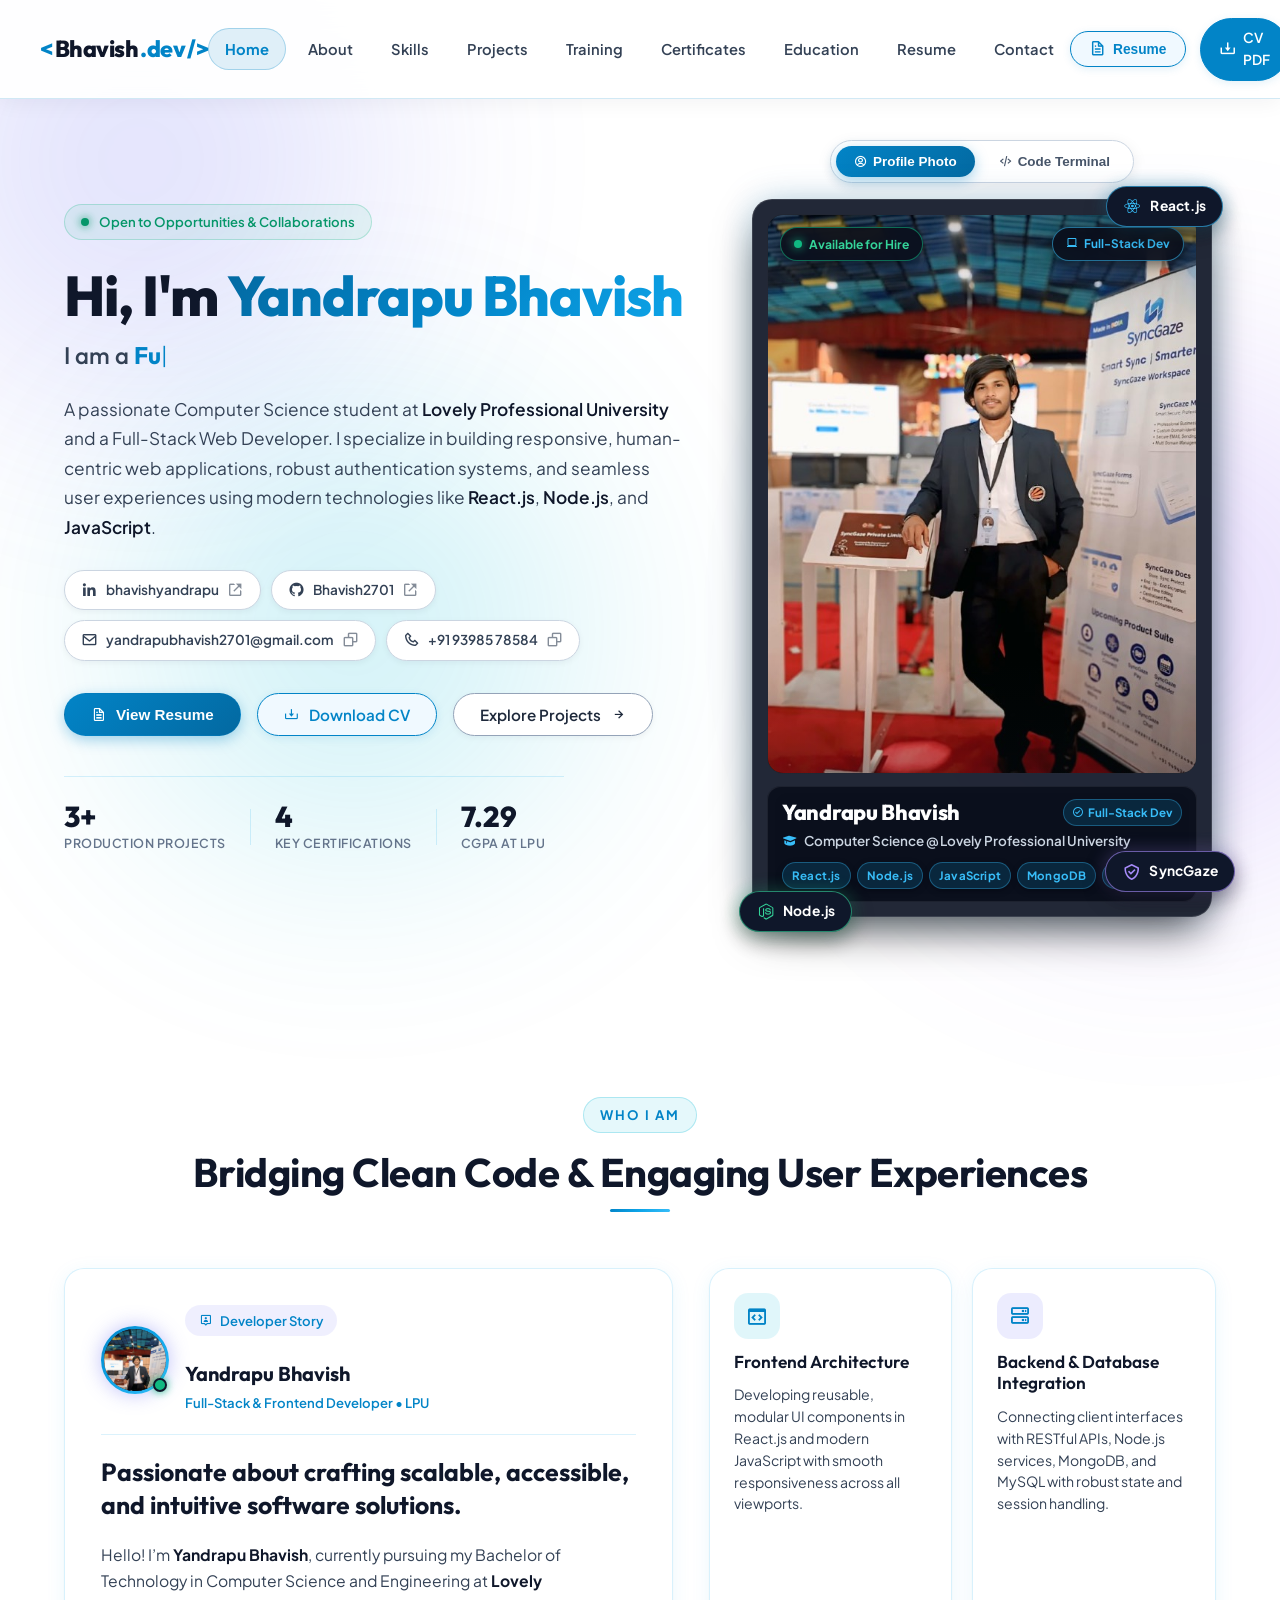
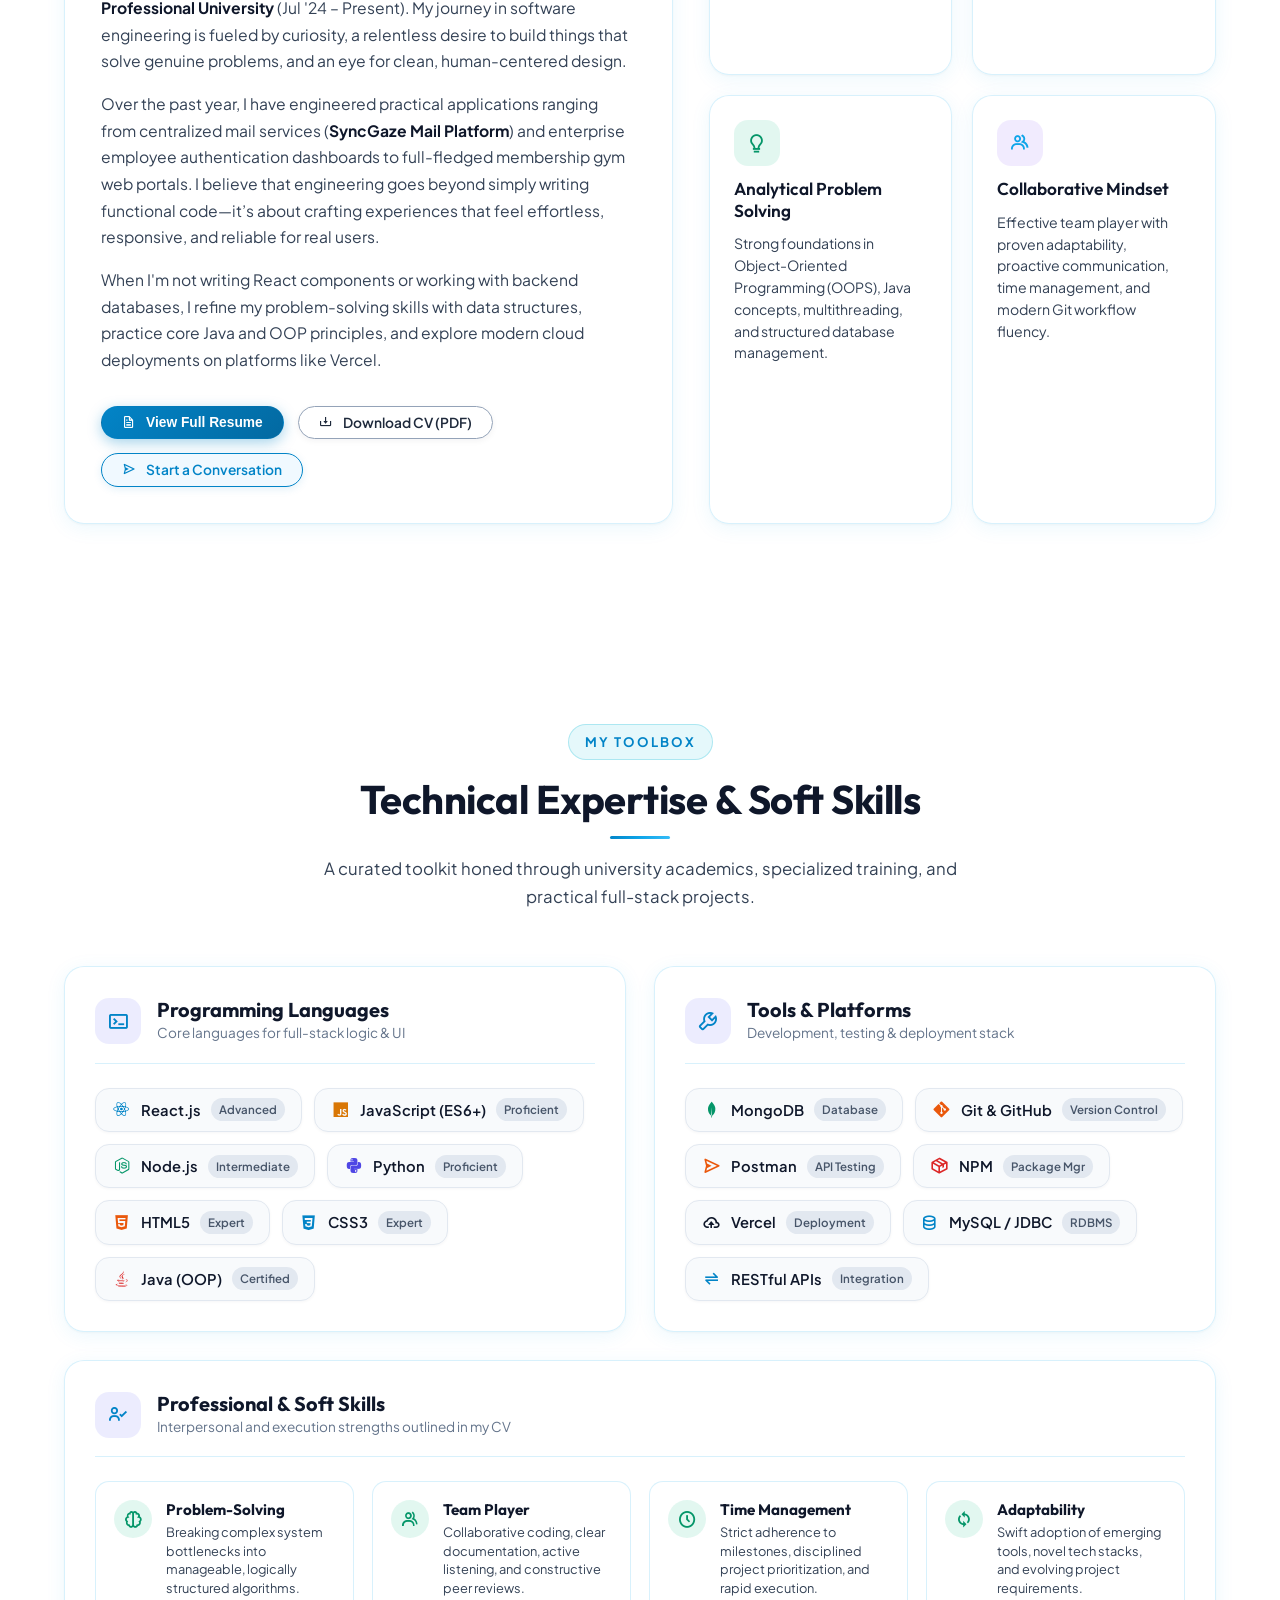
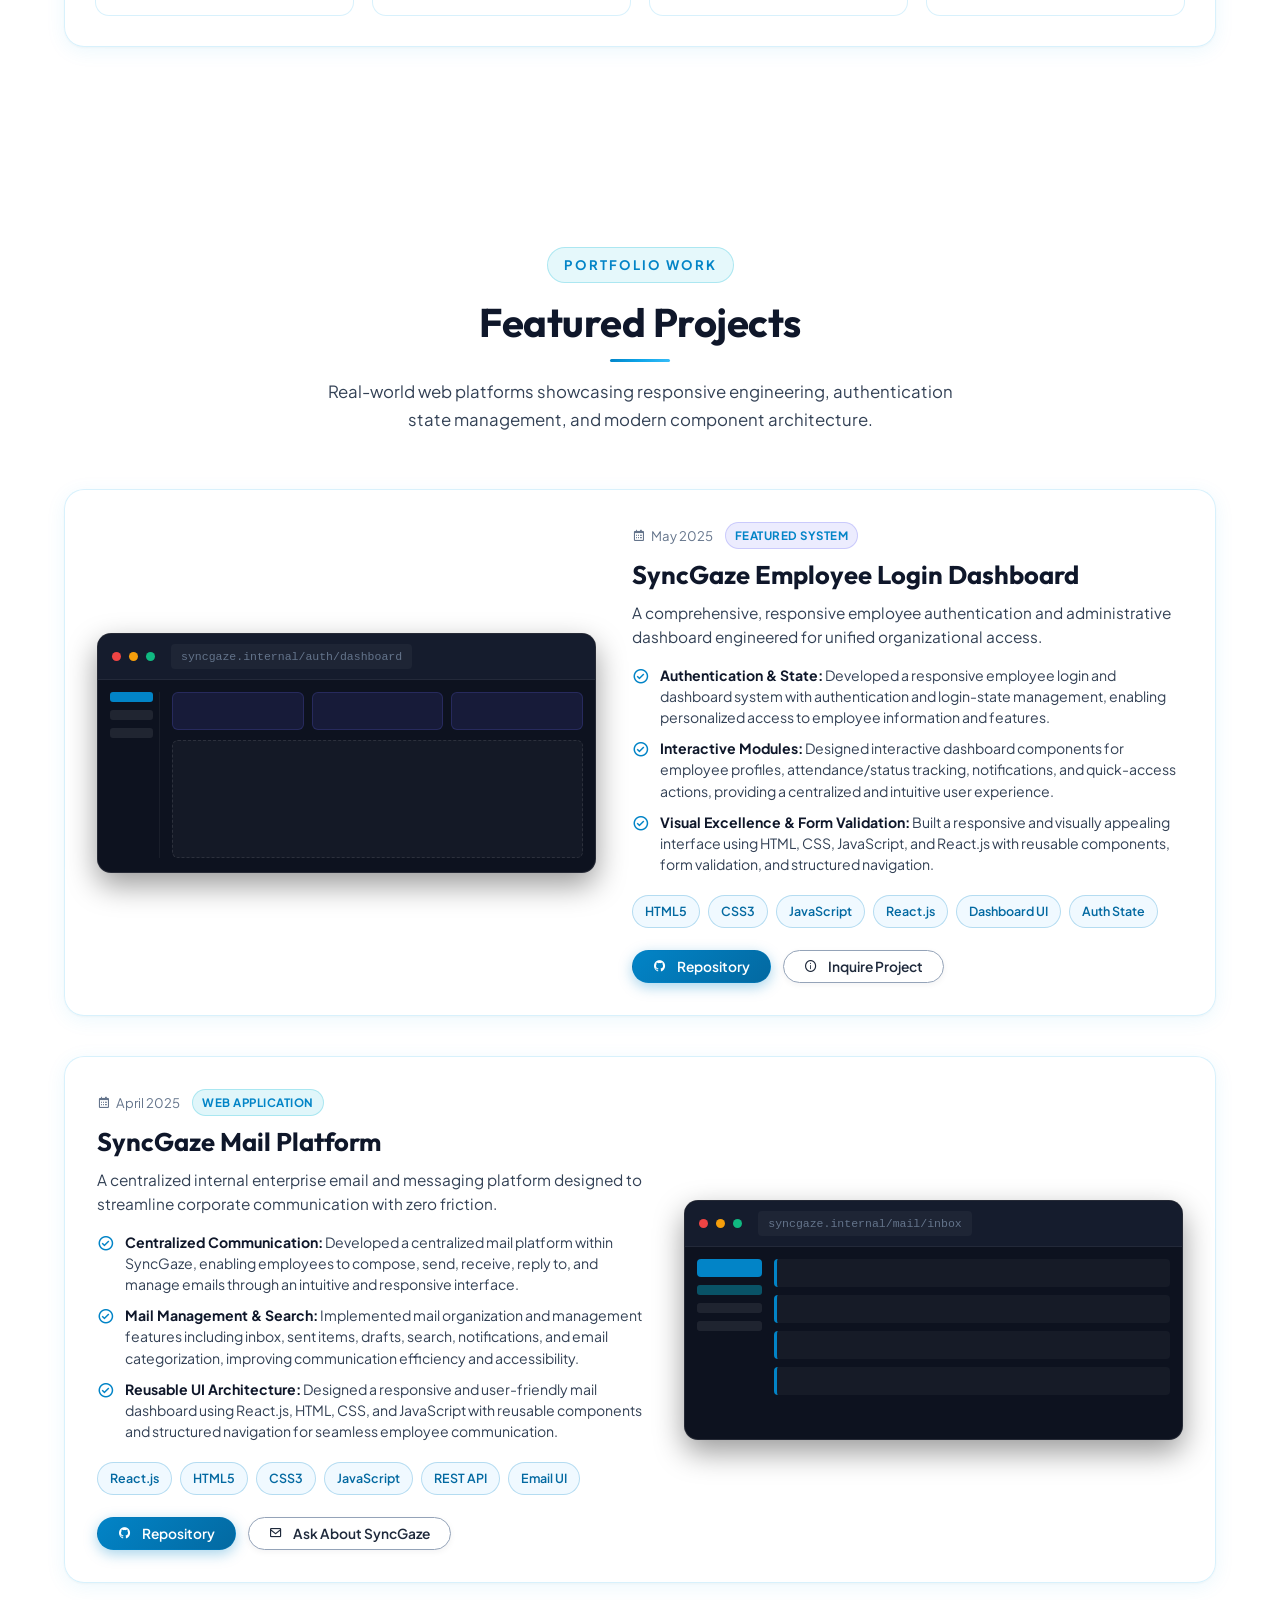
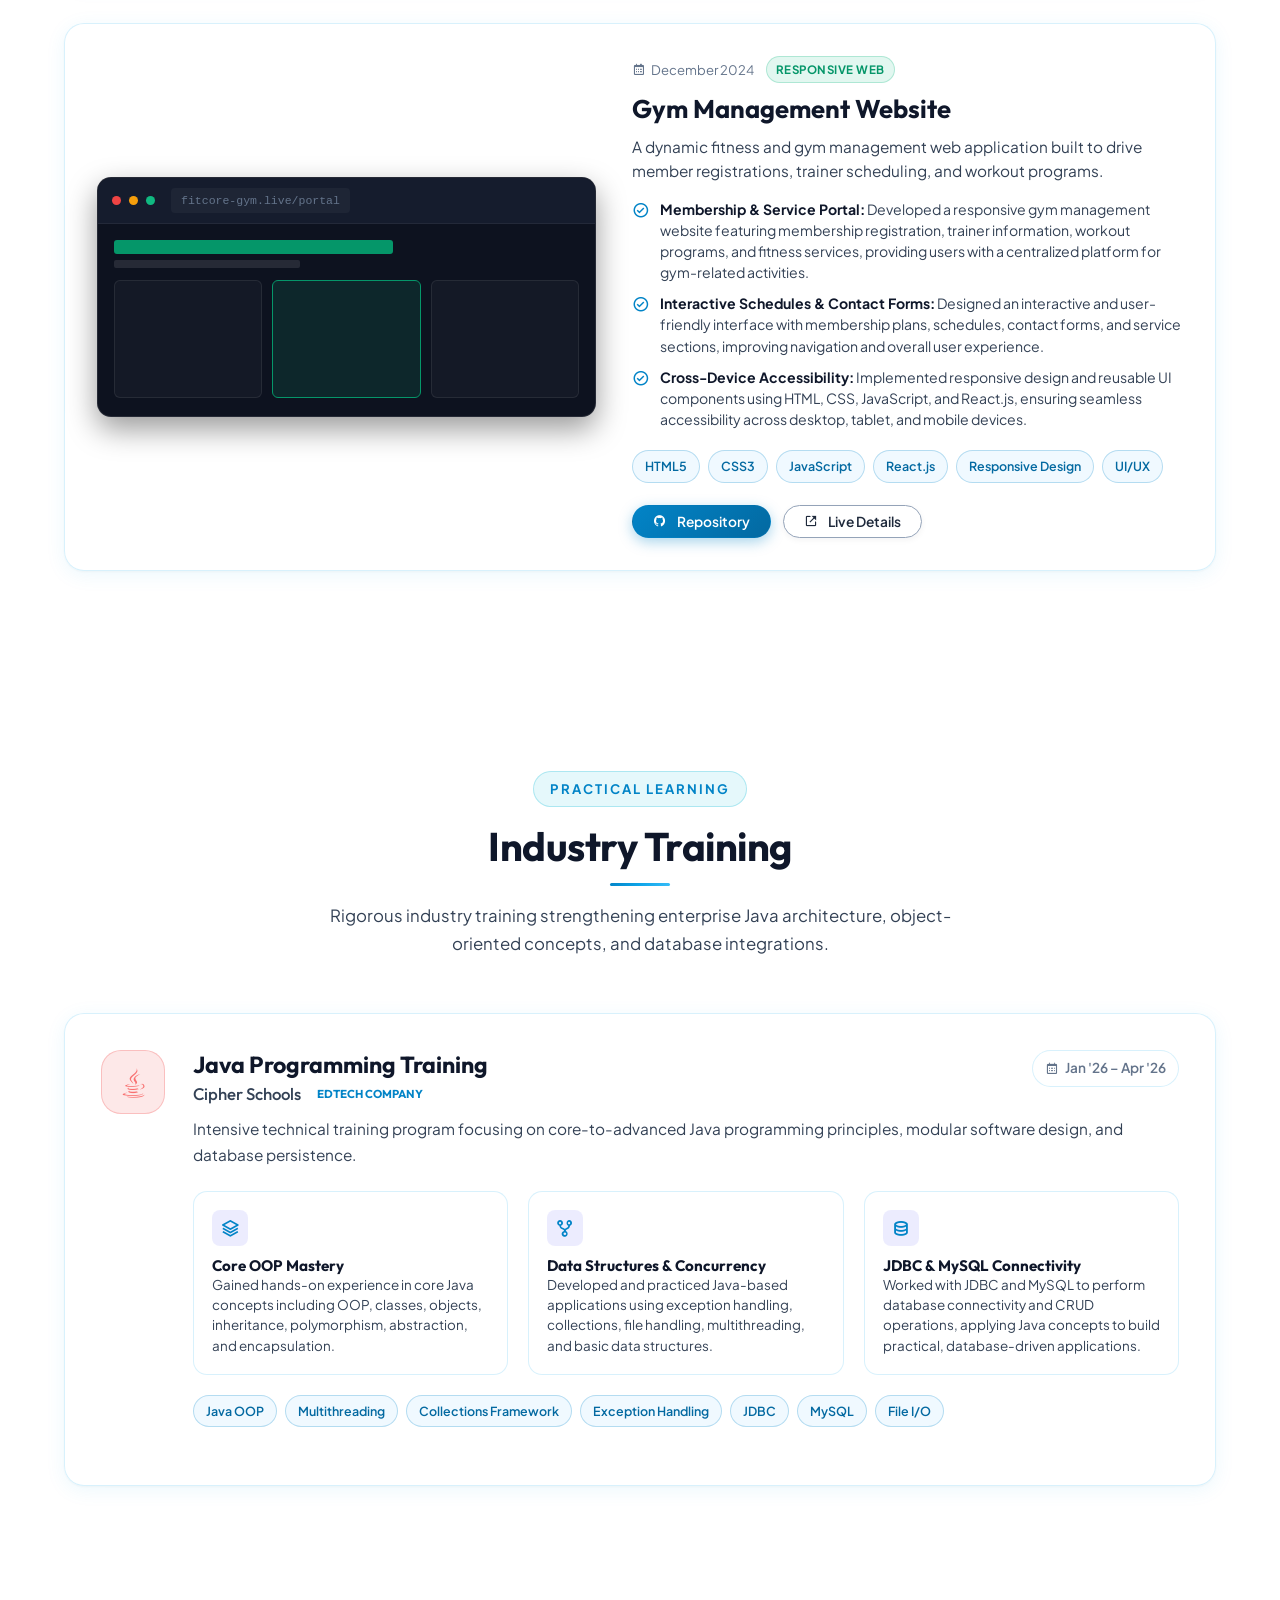
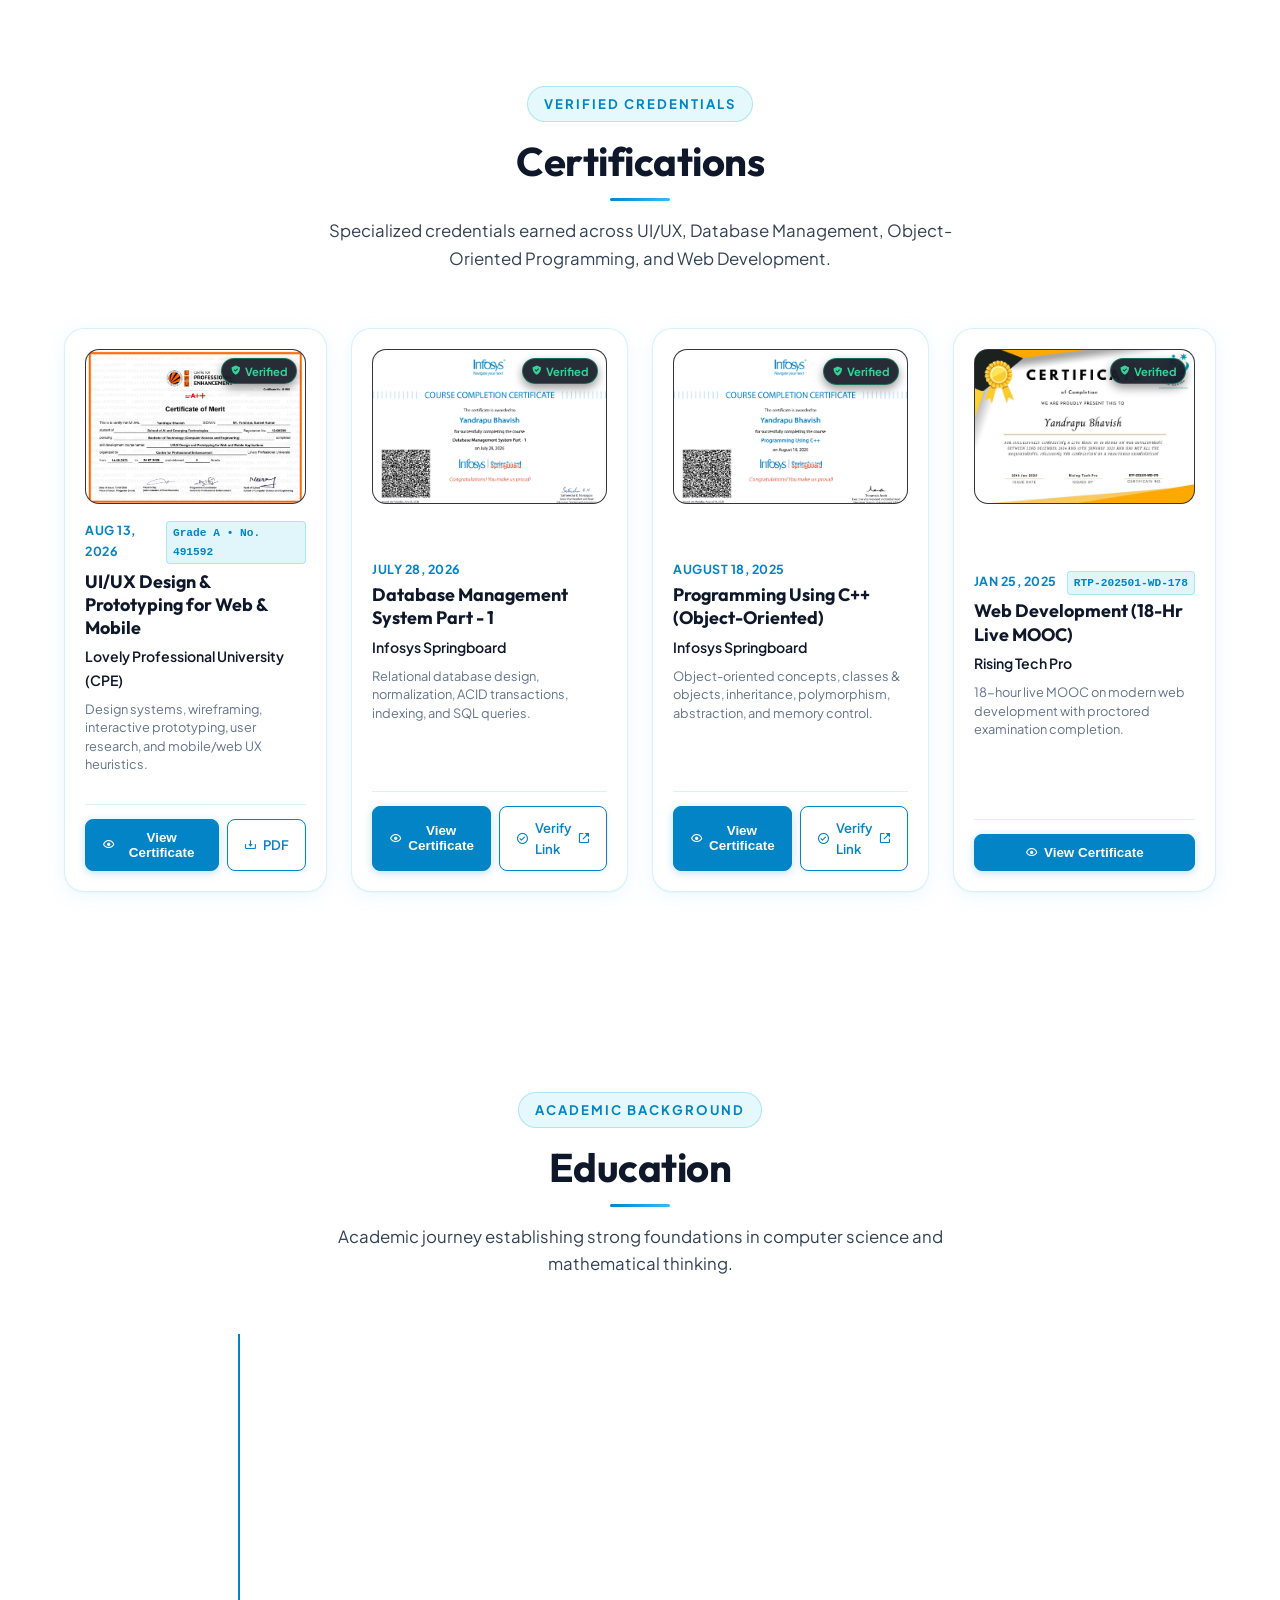
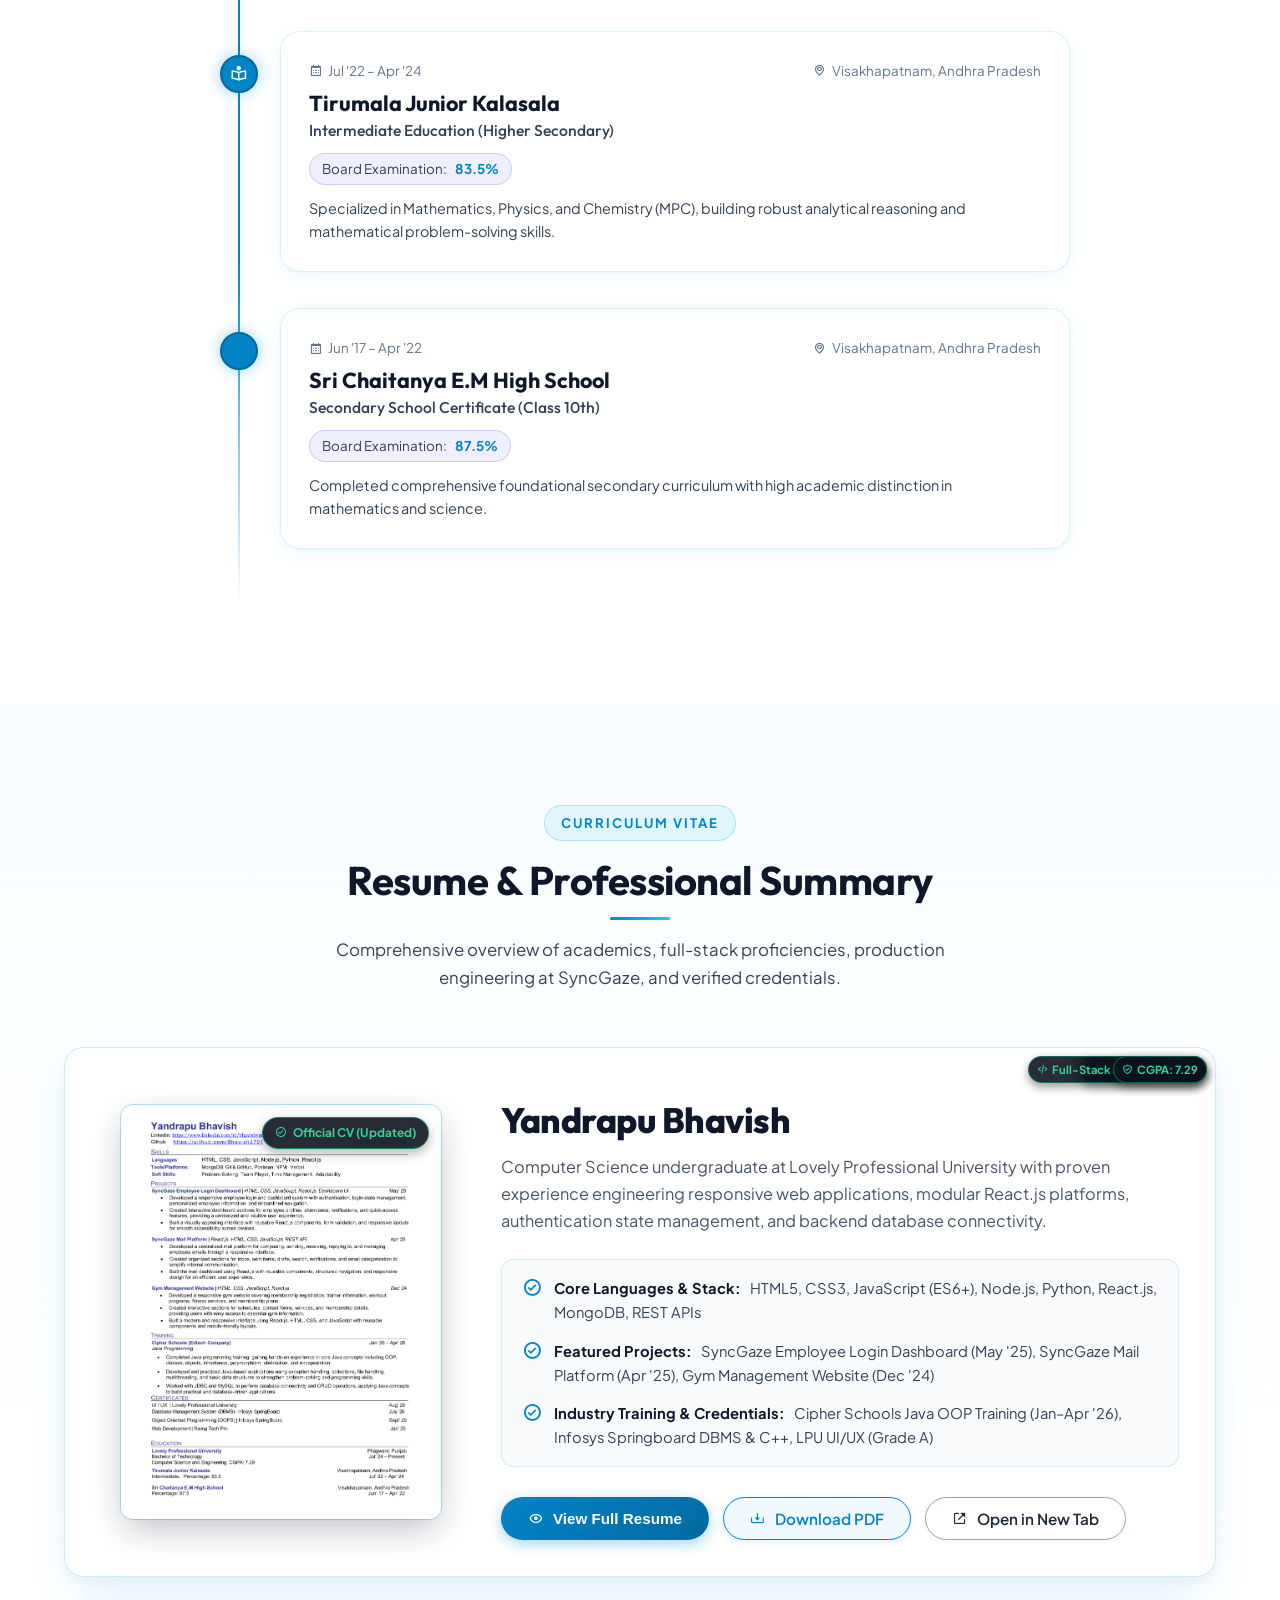
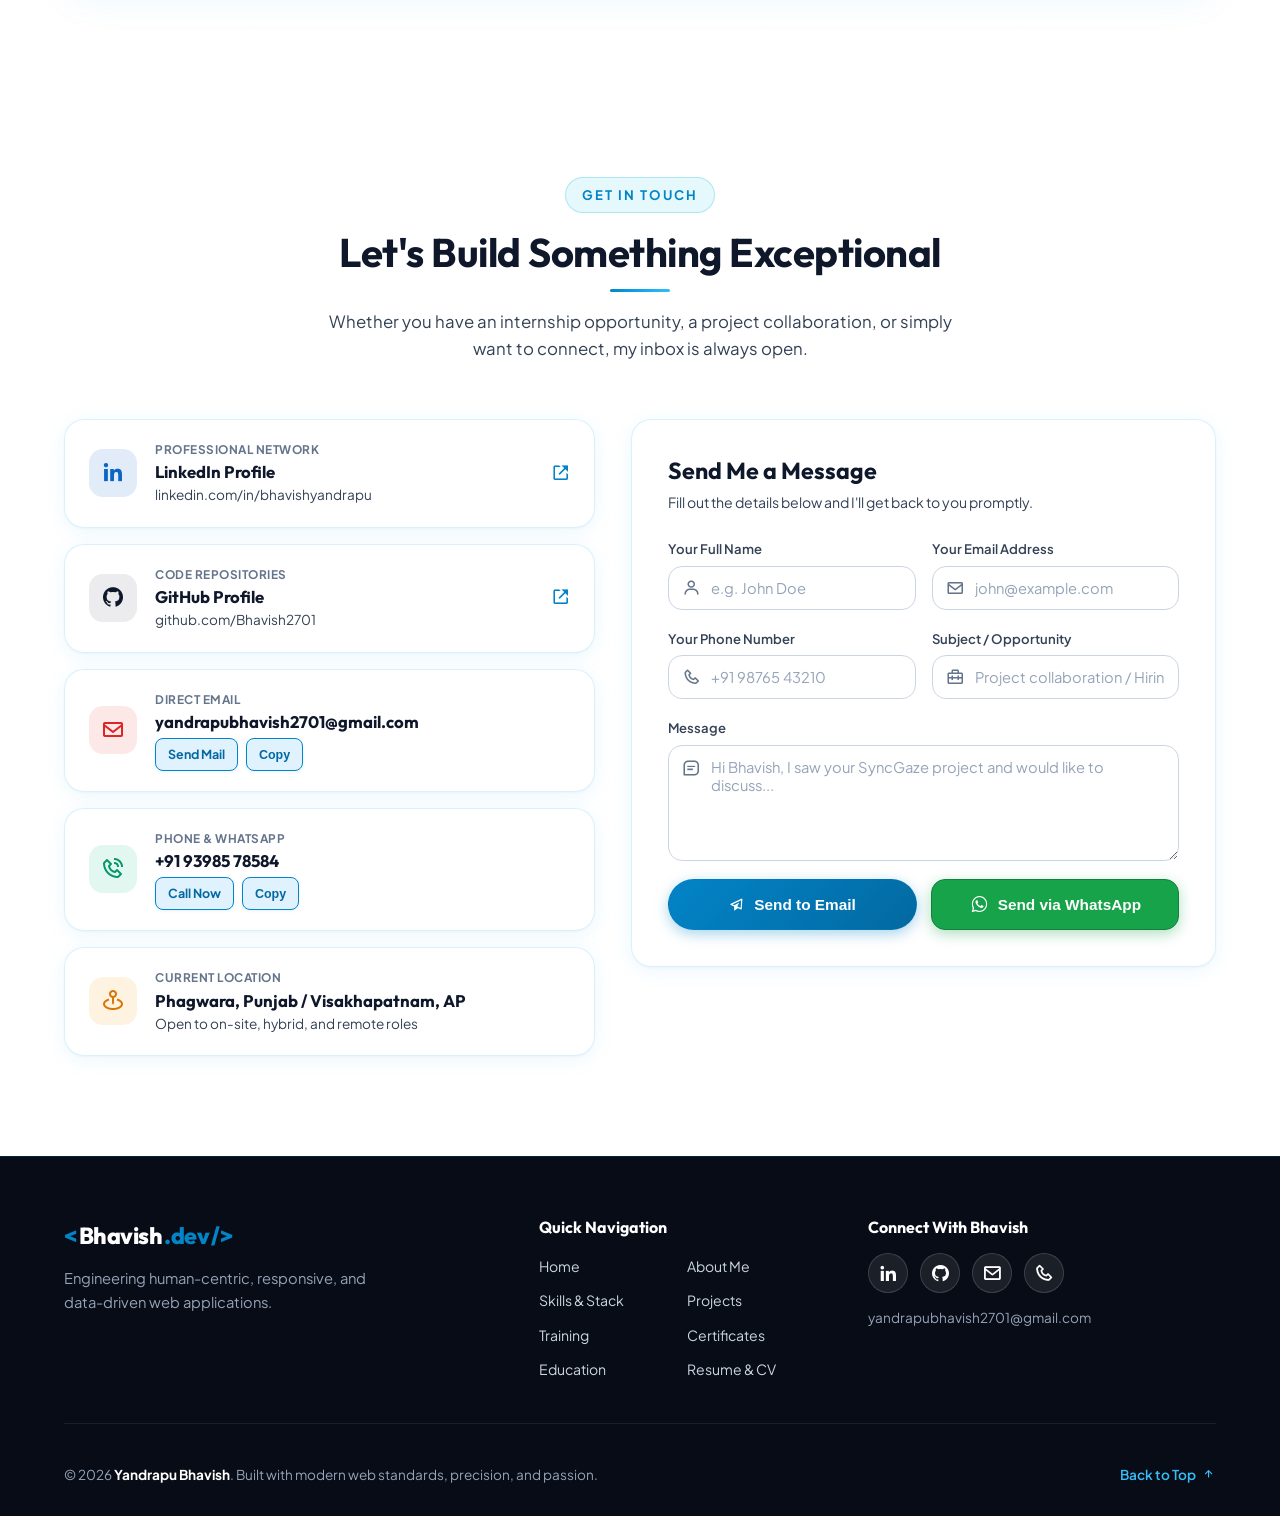
==== commit 4ca3d330: "Update portfolio website design, content, and assets" ====
--- a/Portfolio.html
+++ b/Portfolio.html
@@ -42,10 +42,19 @@
             <a href="#training" class="nav-item">Training</a>
             <a href="#certifications" class="nav-item">Certificates</a>
             <a href="#education" class="nav-item">Education</a>
+            <a href="#resume" class="nav-item">Resume</a>
             <a href="#contact" class="nav-item">Contact</a>
         </nav>
 
         <div class="header-actions">
+            <button type="button" class="btn-cv-nav" onclick="openResumeModal()" title="View Yandrapu Bhavish's Resume / CV">
+                <i class="bx bx-file"></i>
+                <span>Resume</span>
+            </button>
+            <a href="assets/Yandrapu_Bhavish_Resume.pdf" download="Yandrapu_Bhavish_Resume.pdf" target="_blank" class="btn-cv-nav btn-cv-download" title="Download Official CV PDF">
+                <i class="bx bx-download"></i>
+                <span>CV PDF</span>
+            </a>
             <a href="#contact" class="btn-primary-nav">Let's Connect</a>
             <button class="mobile-toggle" id="mobileToggle" aria-label="Toggle Navigation">
                 <i class="bx bx-menu" id="menuIcon"></i>
@@ -67,7 +76,14 @@
             <a href="#training" class="mobile-link">Training</a>
             <a href="#certifications" class="mobile-link">Certifications</a>
             <a href="#education" class="mobile-link">Education</a>
+            <a href="#resume" class="mobile-link">Resume & CV</a>
             <a href="#contact" class="mobile-link">Contact</a>
+            <button type="button" class="mobile-link mobile-cv-link" onclick="openResumeModal()">
+                <i class="bx bx-file"></i> View Full Resume
+            </button>
+            <a href="assets/Yandrapu_Bhavish_Resume.pdf" download="Yandrapu_Bhavish_Resume.pdf" target="_blank" class="mobile-link mobile-cv-link">
+                <i class="bx bx-download"></i> Download CV (PDF)
+            </a>
         </nav>
         <div class="mobile-drawer-footer">
             <div class="drawer-socials">
@@ -127,13 +143,17 @@
 
                     <!-- Call To Action Buttons -->
                     <div class="hero-cta-group animate-fade-in delay-5">
-                        <a href="#projects" class="btn btn-primary">
+                        <button type="button" class="btn btn-primary" onclick="openResumeModal()" title="View Yandrapu Bhavish's Official Resume">
+                            <i class="bx bx-file"></i>
+                            <span>View Resume</span>
+                        </button>
+                        <a href="assets/Yandrapu_Bhavish_Resume.pdf" download="Yandrapu_Bhavish_Resume.pdf" target="_blank" class="btn btn-secondary" title="Download Official CV">
+                            <i class="bx bx-download"></i>
+                            <span>Download CV</span>
+                        </a>
+                        <a href="#projects" class="btn btn-outline" title="Explore Featured Projects">
                             <span>Explore Projects</span>
                             <i class="bx bx-right-arrow-alt"></i>
-                        </a>
-                        <a href="#contact" class="btn btn-secondary">
-                            <span>Get In Touch</span>
-                            <i class="bx bx-message-rounded-dots"></i>
                         </a>
                     </div>
 
@@ -159,45 +179,107 @@
                 <!-- Hero Graphic Card / Visual Badge -->
                 <div class="hero-visual animate-fade-in delay-3">
                     <div class="profile-card-wrapper">
-                        <div class="profile-glass-card">
-                            <div class="card-header-bar">
-                                <div class="terminal-dots">
-                                    <span class="dot dot-red"></span>
-                                    <span class="dot dot-yellow"></span>
-                                    <span class="dot dot-green"></span>
-                                </div>
-                                <span class="terminal-title">developer_profile.js</span>
-                                <span class="live-pill"><i class="bx bx-broadcast"></i> ACTIVE</span>
-                            </div>
-
-                            <div class="code-preview">
-                                <p><span class="syntax-keyword">const</span> <span class="syntax-variable">engineer</span> = {</p>
-                                <p class="indent-1"><span class="syntax-prop">name</span>: <span class="syntax-string">'Yandrapu Bhavish'</span>,</p>
-                                <p class="indent-1"><span class="syntax-prop">role</span>: <span class="syntax-string">'Full-Stack & Frontend Developer'</span>,</p>
-                                <p class="indent-1"><span class="syntax-prop">institution</span>: <span class="syntax-string">'Lovely Professional University'</span>,</p>
-                                <p class="indent-1"><span class="syntax-prop">degree</span>: <span class="syntax-string">'B.Tech Computer Science'</span>,</p>
-                                <p class="indent-1"><span class="syntax-prop">coreStack</span>: [<span class="syntax-string">'React.js'</span>, <span class="syntax-string">'Node.js'</span>, <span class="syntax-string">'JavaScript'</span>, <span class="syntax-string">'MongoDB'</span>],</p>
-                                <p class="indent-1"><span class="syntax-prop">contact</span>: {</p>
-                                <p class="indent-2"><span class="syntax-prop">email</span>: <span class="syntax-string">'yandrapubhavish2701@gmail.com'</span>,</p>
-                                <p class="indent-2"><span class="syntax-prop">phone</span>: <span class="syntax-string">'+91 93985 78584'</span>,</p>
-                                <p class="indent-2"><span class="syntax-prop">github</span>: <span class="syntax-string">'Bhavish2701'</span></p>
-                                <p class="indent-1">},</p>
-                                <p class="indent-1"><span class="syntax-prop">availableForHire</span>: <span class="syntax-boolean">true</span></p>
-                                <p>};</p>
-                            </div>
-
-                            <!-- Floating badge pills -->
-                            <div class="floating-tech-badge badge-top-right">
-                                <i class="bx bxl-react"></i>
-                                <span>React.js</span>
-                            </div>
-                            <div class="floating-tech-badge badge-bottom-left">
-                                <i class="bx bxl-nodejs"></i>
-                                <span>Node.js</span>
-                            </div>
-                            <div class="floating-tech-badge badge-bottom-right">
-                                <i class="bx bxl-mongodb"></i>
-                                <span>MongoDB</span>
+                        <!-- Hero View Switcher: Photo Profile vs Code Terminal -->
+                        <div class="hero-view-switch">
+                            <button type="button" class="hero-switch-btn active" data-target="heroPhotoPane">
+                                <i class="bx bx-user-circle"></i> Profile Photo
+                            </button>
+                            <button type="button" class="hero-switch-btn" data-target="heroCodePane">
+                                <i class="bx bx-code-alt"></i> Code Terminal
+                            </button>
+                        </div>
+
+                        <!-- Pane 1: Profile Photo Showcase (Default) -->
+                        <div class="hero-view-pane active" id="heroPhotoPane">
+                            <div class="profile-photo-card">
+                                <div class="profile-photo-inner">
+                                    <img src="assets/profile.jpg" alt="Yandrapu Bhavish" class="profile-main-photo" id="heroProfileImg">
+                                    <div class="profile-overlay-gradient"></div>
+                                    
+                                    <div class="photo-badge-status">
+                                        <span class="pulse-dot-green"></span>
+                                        <span>Available for Hire</span>
+                                    </div>
+                                    <div class="photo-badge-role">
+                                        <i class="bx bx-laptop"></i> Full-Stack Dev
+                                    </div>
+                                </div>
+
+                                <div class="photo-card-info">
+                                    <div class="photo-card-info-header">
+                                        <h3 class="photo-card-name">Yandrapu Bhavish</h3>
+                                        <span class="photo-card-badge-inline"><i class="bx bx-check-circle"></i> Full-Stack Dev</span>
+                                    </div>
+                                    <div class="photo-card-sub">
+                                        <i class="bx bxs-graduation"></i> Computer Science @ Lovely Professional University
+                                    </div>
+                                    <div class="photo-card-tags">
+                                        <span class="photo-tag">React.js</span>
+                                        <span class="photo-tag">Node.js</span>
+                                        <span class="photo-tag">JavaScript</span>
+                                        <span class="photo-tag">MongoDB</span>
+                                        <span class="photo-tag">SyncGaze</span>
+                                    </div>
+                                </div>
+
+                                <!-- Floating tech badges around photo -->
+                                <div class="floating-tech-badge badge-top-right">
+                                    <i class="bx bxl-react"></i>
+                                    <span>React.js</span>
+                                </div>
+                                <div class="floating-tech-badge badge-bottom-left">
+                                    <i class="bx bxl-nodejs"></i>
+                                    <span>Node.js</span>
+                                </div>
+                                <div class="floating-tech-badge badge-bottom-right">
+                                    <i class="bx bx-check-shield"></i>
+                                    <span>SyncGaze</span>
+                                </div>
+                            </div>
+                        </div>
+
+                        <!-- Pane 2: Interactive Code Terminal Showcase -->
+                        <div class="hero-view-pane" id="heroCodePane">
+                            <div class="profile-glass-card">
+                                <div class="card-header-bar">
+                                    <div class="terminal-dots">
+                                        <span class="dot dot-red"></span>
+                                        <span class="dot dot-yellow"></span>
+                                        <span class="dot dot-green"></span>
+                                    </div>
+                                    <span class="terminal-title">developer_profile.js</span>
+                                    <span class="live-pill"><i class="bx bx-broadcast"></i> ACTIVE</span>
+                                </div>
+
+                                <div class="code-preview">
+                                    <p><span class="syntax-keyword">const</span> <span class="syntax-variable">engineer</span> = {</p>
+                                    <p class="indent-1"><span class="syntax-prop">name</span>: <span class="syntax-string">'Yandrapu Bhavish'</span>,</p>
+                                    <p class="indent-1"><span class="syntax-prop">role</span>: <span class="syntax-string">'Full-Stack & Frontend Developer'</span>,</p>
+                                    <p class="indent-1"><span class="syntax-prop">institution</span>: <span class="syntax-string">'Lovely Professional University'</span>,</p>
+                                    <p class="indent-1"><span class="syntax-prop">degree</span>: <span class="syntax-string">'B.Tech Computer Science'</span>,</p>
+                                    <p class="indent-1"><span class="syntax-prop">coreStack</span>: [<span class="syntax-string">'React.js'</span>, <span class="syntax-string">'Node.js'</span>, <span class="syntax-string">'JavaScript'</span>, <span class="syntax-string">'MongoDB'</span>],</p>
+                                    <p class="indent-1"><span class="syntax-prop">contact</span>: {</p>
+                                    <p class="indent-2"><span class="syntax-prop">email</span>: <span class="syntax-string">'yandrapubhavish2701@gmail.com'</span>,</p>
+                                    <p class="indent-2"><span class="syntax-prop">phone</span>: <span class="syntax-string">'+91 93985 78584'</span>,</p>
+                                    <p class="indent-2"><span class="syntax-prop">github</span>: <span class="syntax-string">'Bhavish2701'</span></p>
+                                    <p class="indent-1">},</p>
+                                    <p class="indent-1"><span class="syntax-prop">availableForHire</span>: <span class="syntax-boolean">true</span></p>
+                                    <p>};</p>
+                                </div>
+
+                                <!-- Floating badge pills -->
+                                <div class="floating-tech-badge badge-top-right">
+                                    <i class="bx bxl-react"></i>
+                                    <span>React.js</span>
+                                </div>
+                                <div class="floating-tech-badge badge-bottom-left">
+                                    <i class="bx bxl-nodejs"></i>
+                                    <span>Node.js</span>
+                                </div>
+                                <div class="floating-tech-badge badge-bottom-right">
+                                    <i class="bx bxl-mongodb"></i>
+                                    <span>MongoDB</span>
+                                </div>
                             </div>
                         </div>
                     </div>
@@ -216,9 +298,19 @@
 
                 <div class="about-grid">
                     <div class="about-bio-card glass-panel">
-                        <div class="bio-badge">
-                            <i class="bx bx-user-pin"></i>
-                            <span>Developer Story</span>
+                        <div class="bio-profile-header">
+                            <div class="bio-avatar-frame">
+                                <img src="assets/profile.jpg" alt="Yandrapu Bhavish" class="bio-avatar-img">
+                                <span class="bio-avatar-status" title="Active & Open to Work"></span>
+                            </div>
+                            <div class="bio-profile-details">
+                                <div class="bio-badge">
+                                    <i class="bx bx-user-pin"></i>
+                                    <span>Developer Story</span>
+                                </div>
+                                <h3 class="bio-profile-name">Yandrapu Bhavish</h3>
+                                <span class="bio-profile-role">Full-Stack & Frontend Developer • LPU</span>
+                            </div>
                         </div>
                         <h3>Passionate about crafting scalable, accessible, and intuitive software solutions.</h3>
                         <p>
@@ -232,11 +324,14 @@
                         </p>
 
                         <div class="bio-actions">
-                            <a href="#contact" class="btn btn-primary btn-sm">
+                            <button type="button" onclick="openResumeModal()" class="btn btn-primary btn-sm">
+                                <i class="bx bx-file"></i> View Full Resume
+                            </button>
+                            <a href="assets/Yandrapu_Bhavish_Resume.pdf" download="Yandrapu_Bhavish_Resume.pdf" class="btn btn-outline btn-sm">
+                                <i class="bx bx-download"></i> Download CV (PDF)
+                            </a>
+                            <a href="#contact" class="btn btn-secondary btn-sm">
                                 <i class="bx bx-send"></i> Start a Conversation
-                            </a>
-                            <a href="https://github.com/Bhavish2701" target="_blank" rel="noopener noreferrer" class="btn btn-outline btn-sm">
-                                <i class="bx bxl-github"></i> View GitHub Profile
                             </a>
                         </div>
                     </div>
@@ -513,7 +608,7 @@
                             </div>
 
                             <div class="project-links">
-                                <a href="https://github.com/Bhavish2701" target="_blank" rel="noopener noreferrer" class="btn btn-sm btn-primary">
+                                <a href="https://github.com/SyncGaze/syncgaze-workspace" target="_blank" rel="noopener noreferrer" class="btn btn-sm btn-primary" title="View SyncGaze Workspace Repository">
                                     <i class="bx bxl-github"></i> Repository
                                 </a>
                                 <a href="#contact" class="btn btn-sm btn-outline">
@@ -585,7 +680,7 @@
                             </div>
 
                             <div class="project-links">
-                                <a href="https://github.com/Bhavish2701" target="_blank" rel="noopener noreferrer" class="btn btn-sm btn-primary">
+                                <a href="https://github.com/SyncGaze/syncgaze_mail" target="_blank" rel="noopener noreferrer" class="btn btn-sm btn-primary" title="View SyncGaze Mail Repository">
                                     <i class="bx bxl-github"></i> Repository
                                 </a>
                                 <a href="#contact" class="btn btn-sm btn-outline">
@@ -750,67 +845,110 @@
                 </div>
 
                 <div class="certs-grid">
-                    <!-- Cert 1: UI / UX -->
-                    <div class="cert-card glass-panel">
-                        <div class="cert-icon icon-cyan">
-                            <i class="bx bx-palette"></i>
+                    <!-- Cert 1: UI / UX Design & Prototyping (LPU) -->
+                    <div class="cert-card glass-panel cert-card-featured">
+                        <div class="cert-thumbnail-wrapper" onclick="openCertModal('uiux')" title="Click to enlarge certificate">
+                            <img src="assets/cert-ui-ux-lpu.png" alt="LPU UI/UX Design and Prototyping Certificate" class="cert-thumbnail">
+                            <div class="cert-thumbnail-overlay">
+                                <i class="bx bx-zoom-in"></i>
+                                <span>Inspect Certificate</span>
+                            </div>
+                            <span class="cert-verified-pill"><i class="bx bxs-check-shield"></i> Verified</span>
                         </div>
                         <div class="cert-info">
-                            <span class="cert-date">Aug '26</span>
-                            <h4 class="cert-title">UI / UX Design</h4>
-                            <p class="cert-issuer">Lovely Professional University</p>
-                            <span class="cert-desc">Design systems, user-centric flows, responsive prototyping, and interface usability heuristics.</span>
-                        </div>
-                        <div class="cert-badge-status">
-                            <i class="bx bx-check-shield"></i> LPU Certified
-                        </div>
-                    </div>
-
-                    <!-- Cert 2: DBMS -->
-                    <div class="cert-card glass-panel">
-                        <div class="cert-icon icon-indigo">
-                            <i class="bx bx-cylinder"></i>
+                            <div class="cert-meta-row">
+                                <span class="cert-date">Aug 13, 2026</span>
+                                <span class="cert-id-tag">Grade A • No. 491592</span>
+                            </div>
+                            <h4 class="cert-title">UI/UX Design & Prototyping for Web & Mobile</h4>
+                            <p class="cert-issuer">Lovely Professional University (CPE)</p>
+                            <span class="cert-desc">Design systems, wireframing, interactive prototyping, user research, and mobile/web UX heuristics.</span>
+                        </div>
+                        <div class="cert-card-actions">
+                            <button type="button" class="btn-cert-view" onclick="openCertModal('uiux')">
+                                <i class="bx bx-show"></i> View Certificate
+                            </button>
+                            <a href="assets/cert-ui-ux-lpu.pdf" download="LPU_UI_UX_Certificate.pdf" target="_blank" rel="noopener noreferrer" class="btn-cert-verify" title="Download official PDF">
+                                <i class="bx bx-download"></i> PDF
+                            </a>
+                        </div>
+                    </div>
+
+                    <!-- Cert 2: DBMS (Infosys Springboard) -->
+                    <div class="cert-card glass-panel cert-card-featured">
+                        <div class="cert-thumbnail-wrapper" onclick="openCertModal('dbms')" title="Click to enlarge certificate">
+                            <img src="assets/cert-dbms-infosys.png" alt="Infosys Springboard Database Management System Part 1 Certificate" class="cert-thumbnail">
+                            <div class="cert-thumbnail-overlay">
+                                <i class="bx bx-zoom-in"></i>
+                                <span>Inspect Certificate</span>
+                            </div>
+                            <span class="cert-verified-pill"><i class="bx bxs-check-shield"></i> Verified</span>
                         </div>
                         <div class="cert-info">
-                            <span class="cert-date">July '26</span>
-                            <h4 class="cert-title">Database Management System (DBMS)</h4>
-                            <p class="cert-issuer">Infosys SpringBoard</p>
-                            <span class="cert-desc">Relational database design, normalization, ACID properties, indexing, and SQL queries.</span>
-                        </div>
-                        <div class="cert-badge-status">
-                            <i class="bx bx-check-shield"></i> Infosys Verified
-                        </div>
-                    </div>
-
-                    <!-- Cert 3: OOPS -->
-                    <div class="cert-card glass-panel">
-                        <div class="cert-icon icon-violet">
-                            <i class="bx bx-cube-alt"></i>
+                            <span class="cert-date">July 28, 2026</span>
+                            <h4 class="cert-title">Database Management System Part - 1</h4>
+                            <p class="cert-issuer">Infosys Springboard</p>
+                            <span class="cert-desc">Relational database design, normalization, ACID transactions, indexing, and SQL queries.</span>
+                        </div>
+                        <div class="cert-card-actions">
+                            <button type="button" class="btn-cert-view" onclick="openCertModal('dbms')">
+                                <i class="bx bx-show"></i> View Certificate
+                            </button>
+                            <a href="https://verify.onwingspan.com" target="_blank" rel="noopener noreferrer" class="btn-cert-verify" title="Verify at verify.onwingspan.com">
+                                <i class="bx bx-check-circle"></i> Verify Link <i class="bx bx-link-external"></i>
+                            </a>
+                        </div>
+                    </div>
+
+                    <!-- Cert 3: Programming Using C++ / OOP (Infosys Springboard) -->
+                    <div class="cert-card glass-panel cert-card-featured">
+                        <div class="cert-thumbnail-wrapper" onclick="openCertModal('cpp')" title="Click to enlarge certificate">
+                            <img src="assets/cert-cpp-infosys.png" alt="Infosys Springboard Programming Using C++ Certificate" class="cert-thumbnail">
+                            <div class="cert-thumbnail-overlay">
+                                <i class="bx bx-zoom-in"></i>
+                                <span>Inspect Certificate</span>
+                            </div>
+                            <span class="cert-verified-pill"><i class="bx bxs-check-shield"></i> Verified</span>
                         </div>
                         <div class="cert-info">
-                            <span class="cert-date">Sept '25</span>
-                            <h4 class="cert-title">Object Oriented Programming (OOPS)</h4>
-                            <p class="cert-issuer">Infosys SpringBoard</p>
-                            <span class="cert-desc">Class hierarchies, polymorphism, encapsulation, abstraction, and software design patterns.</span>
-                        </div>
-                        <div class="cert-badge-status">
-                            <i class="bx bx-check-shield"></i> Infosys Verified
-                        </div>
-                    </div>
-
-                    <!-- Cert 4: Web Development -->
-                    <div class="cert-card glass-panel">
-                        <div class="cert-icon icon-emerald">
-                            <i class="bx bx-code-curly"></i>
+                            <span class="cert-date">August 18, 2025</span>
+                            <h4 class="cert-title">Programming Using C++ (Object-Oriented)</h4>
+                            <p class="cert-issuer">Infosys Springboard</p>
+                            <span class="cert-desc">Object-oriented concepts, classes & objects, inheritance, polymorphism, abstraction, and memory control.</span>
+                        </div>
+                        <div class="cert-card-actions">
+                            <button type="button" class="btn-cert-view" onclick="openCertModal('cpp')">
+                                <i class="bx bx-show"></i> View Certificate
+                            </button>
+                            <a href="https://verify.onwingspan.com" target="_blank" rel="noopener noreferrer" class="btn-cert-verify" title="Verify at verify.onwingspan.com">
+                                <i class="bx bx-check-circle"></i> Verify Link <i class="bx bx-link-external"></i>
+                            </a>
+                        </div>
+                    </div>
+
+                    <!-- Cert 4: Web Development (Rising Tech Pro) -->
+                    <div class="cert-card glass-panel cert-card-featured">
+                        <div class="cert-thumbnail-wrapper" onclick="openCertModal('webdev')" title="Click to enlarge certificate">
+                            <img src="assets/cert-web-dev-rising-tech.jpg" alt="Rising Tech Pro Web Development Certificate" class="cert-thumbnail">
+                            <div class="cert-thumbnail-overlay">
+                                <i class="bx bx-zoom-in"></i>
+                                <span>Inspect Certificate</span>
+                            </div>
+                            <span class="cert-verified-pill"><i class="bx bxs-check-shield"></i> Verified</span>
                         </div>
                         <div class="cert-info">
-                            <span class="cert-date">Jan '25</span>
-                            <h4 class="cert-title">Web Development</h4>
+                            <div class="cert-meta-row">
+                                <span class="cert-date">Jan 25, 2025</span>
+                                <span class="cert-id-tag">RTP-202501-WD-178</span>
+                            </div>
+                            <h4 class="cert-title">Web Development (18-Hr Live MOOC)</h4>
                             <p class="cert-issuer">Rising Tech Pro</p>
-                            <span class="cert-desc">Full web lifecycle, responsive layouts, DOM manipulation, APIs, and production deployment.</span>
-                        </div>
-                        <div class="cert-badge-status">
-                            <i class="bx bx-check-shield"></i> Industry Certified
+                            <span class="cert-desc">18-hour live MOOC on modern web development with proctored examination completion.</span>
+                        </div>
+                        <div class="cert-card-actions">
+                            <button type="button" class="btn-cert-view" onclick="openCertModal('webdev')">
+                                <i class="bx bx-show"></i> View Certificate
+                            </button>
                         </div>
                     </div>
                 </div>
@@ -899,6 +1037,80 @@
             </div>
         </section>
 
+        <!-- Dedicated Resume / CV Showcase Section -->
+        <section class="section resume-section" id="resume">
+            <div class="section-container">
+                <div class="section-header">
+                    <span class="section-tag">CURRICULUM VITAE</span>
+                    <h2 class="section-title">Resume & Professional Summary</h2>
+                    <div class="section-line"></div>
+                    <p class="section-subtitle">
+                        Comprehensive overview of academics, full-stack proficiencies, production engineering at SyncGaze, and verified credentials.
+                    </p>
+                </div>
+
+                <div class="resume-showcase-card glass-panel">
+                    <div class="resume-preview-col">
+                        <div class="resume-sheet-preview" onclick="openResumeModal()" title="Click to inspect full resume document">
+                            <img src="assets/resume-preview.png" alt="Yandrapu Bhavish Resume Document Preview" class="resume-thumbnail-img">
+                            <div class="resume-sheet-overlay">
+                                <i class="bx bx-zoom-in"></i>
+                                <span>Inspect Full Resume</span>
+                            </div>
+                            <span class="resume-status-chip"><i class="bx bx-check-circle"></i> Official CV (Updated)</span>
+                        </div>
+                    </div>
+                    <div class="resume-details-col">
+                        <div class="resume-badge-group">
+                            <span class="cert-verified-pill"><i class="bx bxs-graduation"></i> B.Tech CSE • LPU</span>
+                            <span class="cert-verified-pill"><i class="bx bx-code-alt"></i> Full-Stack & Frontend Dev</span>
+                            <span class="cert-verified-pill"><i class="bx bx-check-shield"></i> CGPA: 7.29</span>
+                        </div>
+                        <h3 class="resume-heading">Yandrapu Bhavish</h3>
+                        <p class="resume-summary-text">
+                            Computer Science undergraduate at Lovely Professional University with proven experience engineering responsive web applications, modular React.js platforms, authentication state management, and backend database connectivity.
+                        </p>
+
+                        <div class="resume-highlights-list">
+                            <div class="resume-highlight-item">
+                                <i class="bx bx-check-circle"></i>
+                                <div>
+                                    <strong>Core Languages & Stack:</strong>
+                                    <span>HTML5, CSS3, JavaScript (ES6+), Node.js, Python, React.js, MongoDB, REST APIs</span>
+                                </div>
+                            </div>
+                            <div class="resume-highlight-item">
+                                <i class="bx bx-check-circle"></i>
+                                <div>
+                                    <strong>Featured Projects:</strong>
+                                    <span>SyncGaze Employee Login Dashboard (May '25), SyncGaze Mail Platform (Apr '25), Gym Management Website (Dec '24)</span>
+                                </div>
+                            </div>
+                            <div class="resume-highlight-item">
+                                <i class="bx bx-check-circle"></i>
+                                <div>
+                                    <strong>Industry Training & Credentials:</strong>
+                                    <span>Cipher Schools Java OOP Training (Jan–Apr '26), Infosys Springboard DBMS & C++, LPU UI/UX (Grade A)</span>
+                                </div>
+                            </div>
+                        </div>
+
+                        <div class="resume-cta-buttons">
+                            <button type="button" class="btn btn-primary" onclick="openResumeModal()">
+                                <i class="bx bx-show"></i> View Full Resume
+                            </button>
+                            <a href="assets/Yandrapu_Bhavish_Resume.pdf" download="Yandrapu_Bhavish_Resume.pdf" class="btn btn-secondary">
+                                <i class="bx bx-download"></i> Download PDF
+                            </a>
+                            <a href="assets/Yandrapu_Bhavish_Resume.pdf" target="_blank" rel="noopener noreferrer" class="btn btn-outline">
+                                <i class="bx bx-link-external"></i> Open in New Tab
+                            </a>
+                        </div>
+                    </div>
+                </div>
+            </div>
+        </section>
+
         <!-- Contact Section -->
         <section class="section contact-section" id="contact">
             <div class="section-container">
@@ -989,7 +1201,13 @@
                             <p>Fill out the details below and I'll get back to you promptly.</p>
                         </div>
 
-                        <form id="contactForm" onsubmit="handleContactSubmit(event)">
+                        <!-- Hidden target iframe for zero-redirect background submission -->
+                        <iframe name="hidden_contact_iframe" id="hidden_contact_iframe" style="display:none;" onload="if(typeof handleFormSuccess === 'function') { handleFormSuccess(); }"></iframe>
+
+                        <form id="contactForm" action="https://formsubmit.co/yandrapubhavish2701@gmail.com" method="POST" target="hidden_contact_iframe" onsubmit="return handleContactSubmit(event)">
+                            <input type="hidden" name="_captcha" value="false">
+                            <input type="hidden" name="_template" value="table">
+                            <input type="hidden" name="_subject" value="New Portfolio Message from Bhavish.dev">
                             <div class="form-row">
                                 <div class="form-group">
                                     <label for="fullName">Your Full Name</label>
@@ -1032,10 +1250,16 @@
                                 </div>
                             </div>
 
-                            <button type="submit" class="btn btn-primary submit-btn" id="submitBtn">
-                                <span>Send Message</span>
-                                <i class="bx bx-paper-plane"></i>
-                            </button>
+                            <div class="form-actions-row">
+                                <button type="submit" class="btn btn-primary submit-btn" id="submitBtn">
+                                    <i class="bx bx-paper-plane"></i>
+                                    <span>Send to Email</span>
+                                </button>
+                                <button type="button" class="btn btn-whatsapp" id="whatsappBtn" onclick="sendViaWhatsApp()">
+                                    <i class="bx bxl-whatsapp"></i>
+                                    <span>Send via WhatsApp</span>
+                                </button>
+                            </div>
 
                             <div class="form-feedback" id="formFeedback"></div>
                         </form>
@@ -1068,6 +1292,7 @@
                         <li><a href="#training">Training</a></li>
                         <li><a href="#certifications">Certificates</a></li>
                         <li><a href="#education">Education</a></li>
+                        <li><a href="#resume">Resume & CV</a></li>
                     </ul>
                 </div>
 
@@ -1095,6 +1320,74 @@
         </div>
     </footer>
 
+    <!-- Resume Preview Lightbox Modal -->
+    <div class="cert-modal-backdrop" id="resumeModal" aria-hidden="true" role="dialog" aria-labelledby="modalResumeTitle">
+        <div class="cert-modal-container resume-modal-container">
+            <div class="cert-modal-header">
+                <div>
+                    <span class="cert-modal-badge"><i class="bx bxs-check-shield"></i> Official Resume / Curriculum Vitae</span>
+                    <h3 class="cert-modal-title" id="modalResumeTitle">Yandrapu Bhavish — Official Resume</h3>
+                    <p class="cert-modal-issuer">Computer Science & Engineering • Lovely Professional University • Full-Stack Developer</p>
+                </div>
+                <div class="cert-modal-controls">
+                    <a href="assets/Yandrapu_Bhavish_Resume.pdf" class="btn-modal-action" download="Yandrapu_Bhavish_Resume.pdf" title="Download Official Resume PDF">
+                        <i class="bx bx-download"></i> Download PDF
+                    </a>
+                    <a href="assets/Yandrapu_Bhavish_Resume.pdf" class="btn-modal-action btn-modal-outline" target="_blank" rel="noopener noreferrer" title="Open PDF in new tab">
+                        <i class="bx bx-link-external"></i> Open in Tab
+                    </a>
+                    <button type="button" class="cert-modal-close" id="closeResumeModal" aria-label="Close modal">
+                        <i class="bx bx-x"></i>
+                    </button>
+                </div>
+            </div>
+            <div class="cert-modal-body resume-modal-body">
+                <div class="cert-modal-image-wrapper resume-image-wrapper">
+                    <img src="assets/resume-preview.png" alt="Yandrapu Bhavish Resume Document" id="modalResumeImage" class="cert-modal-img resume-modal-img">
+                </div>
+            </div>
+            <div class="cert-modal-footer">
+                <p class="cert-modal-info">Updated Resume • B.Tech CSE (Lovely Professional University) • SyncGaze Projects</p>
+                <div class="modal-footer-actions">
+                    <a href="assets/Yandrapu_Bhavish_Resume.pdf" download="Yandrapu_Bhavish_Resume.pdf" class="btn btn-primary btn-sm">
+                        <i class="bx bx-download"></i> Download PDF
+                    </a>
+                    <button type="button" class="btn btn-secondary btn-sm" id="closeResumeModalBtn">Close Preview</button>
+                </div>
+            </div>
+        </div>
+    </div>
+
+    <!-- Certificate Lightbox Modal -->
+    <div class="cert-modal-backdrop" id="certModal" aria-hidden="true" role="dialog" aria-labelledby="modalCertTitle">
+        <div class="cert-modal-container">
+            <div class="cert-modal-header">
+                <div>
+                    <span class="cert-modal-badge" id="modalCertBadge"><i class="bx bxs-check-shield"></i> Verified Credential</span>
+                    <h3 class="cert-modal-title" id="modalCertTitle">Certificate Title</h3>
+                    <p class="cert-modal-issuer" id="modalCertIssuer">Issuer</p>
+                </div>
+                <div class="cert-modal-controls">
+                    <a href="#" id="modalCertDownload" class="btn-modal-action" download target="_blank" rel="noopener noreferrer">
+                        <i class="bx bx-download"></i> Download / Open
+                    </a>
+                    <button type="button" class="cert-modal-close" id="closeCertModal" aria-label="Close modal">
+                        <i class="bx bx-x"></i>
+                    </button>
+                </div>
+            </div>
+            <div class="cert-modal-body">
+                <div class="cert-modal-image-wrapper">
+                    <img src="" alt="Certificate Preview" id="modalCertImage" class="cert-modal-img">
+                </div>
+            </div>
+            <div class="cert-modal-footer">
+                <p class="cert-modal-info" id="modalCertDetails"></p>
+                <button type="button" class="btn btn-secondary btn-sm" id="closeCertModalBtn">Close Preview</button>
+            </div>
+        </div>
+    </div>
+
     <!-- Toast Notification Container -->
     <div id="toastNotification" class="toast-notification">
         <i class="bx bx-check-circle toast-icon"></i>
@@ -1105,4 +1398,4 @@
     <script src="portfolio.js"></script>
 </body>
 
-</html>
+</html>
--- a/portfolio.css
+++ b/portfolio.css
@@ -0,0 +1,3249 @@
+/* ==========================================================================
+   Yandrapu Bhavish - Professional Portfolio Stylesheet
+   Theme: Modern Obsidian Slate & High-Precision Indigo/Violet Accents
+   Typography: Outfit (Headings) + Plus Jakarta Sans (Body)
+   ========================================================================== */
+
+/* --- Root Design Tokens (Crisp White & Sky Blue Theme) --- */
+:root {
+    --bg-primary: #ffffff;
+    --bg-secondary: #f0f9ff;
+    --bg-card: rgba(255, 255, 255, 0.9);
+    --bg-card-hover: #ffffff;
+    --bg-glass: rgba(240, 249, 255, 0.75);
+    
+    --border-subtle: rgba(14, 165, 233, 0.16);
+    --border-accent: rgba(14, 165, 233, 0.4);
+    --border-card-hover: rgba(14, 165, 233, 0.55);
+
+    --primary-indigo: #0284c7;        /* Sky 600 */
+    --primary-indigo-hover: #0369a1;  /* Sky 700 */
+    --accent-violet: #0ea5e9;         /* Sky 500 */
+    --accent-cyan: #0284c7;           /* Sky 600 */
+    --accent-emerald: #059669;
+    --accent-amber: #d97706;
+    --accent-red: #dc2626;
+
+    --gradient-primary: linear-gradient(135deg, #0284c7 0%, #0ea5e9 50%, #38bdf8 100%);
+    --gradient-subtle: linear-gradient(135deg, rgba(14, 165, 233, 0.08) 0%, rgba(56, 189, 248, 0.04) 100%);
+    --gradient-text: linear-gradient(135deg, #0369a1 0%, #0284c7 50%, #0ea5e9 100%);
+    --gradient-border: linear-gradient(135deg, rgba(14, 165, 233, 0.5), rgba(56, 189, 248, 0.25));
+
+    --text-primary: #0f172a;          /* Slate 900 */
+    --text-secondary: #334155;        /* Slate 700 */
+    --text-muted: #64748b;            /* Slate 500 */
+    --text-highlight: #0369a1;        /* Sky 700 */
+
+    --font-heading: 'Outfit', sans-serif;
+    --font-body: 'Plus Jakarta Sans', -apple-system, BlinkMacSystemFont, sans-serif;
+
+    --shadow-subtle: 0 4px 20px rgba(14, 165, 233, 0.08), 0 1px 3px rgba(0, 0, 0, 0.04);
+    --shadow-elevation: 0 12px 32px -10px rgba(14, 165, 233, 0.2), 0 4px 12px rgba(0, 0, 0, 0.04);
+    --shadow-glow: 0 0 35px rgba(14, 165, 233, 0.22);
+
+    --transition-fast: 0.2s cubic-bezier(0.4, 0, 0.2, 1);
+    --transition-normal: 0.3s cubic-bezier(0.4, 0, 0.2, 1);
+    --transition-smooth: 0.4s cubic-bezier(0.16, 1, 0.3, 1);
+
+    --radius-sm: 8px;
+    --radius-md: 14px;
+    --radius-lg: 20px;
+    --radius-full: 9999px;
+}
+
+/* --- Global Reset & Base Setup --- */
+*, *::before, *::after {
+    margin: 0;
+    padding: 0;
+    box-sizing: border-box;
+}
+
+html {
+    scroll-behavior: smooth;
+    scroll-padding-top: 85px;
+    font-size: 16px;
+}
+
+body {
+    background-color: var(--bg-primary);
+    color: var(--text-primary);
+    font-family: var(--font-body);
+    line-height: 1.65;
+    overflow-x: hidden;
+    position: relative;
+    -webkit-font-smoothing: antialiased;
+    -moz-osx-font-smoothing: grayscale;
+}
+
+/* Selection */
+::selection {
+    background: rgba(99, 102, 241, 0.35);
+    color: #ffffff;
+}
+
+/* --- Custom Scrollbar --- */
+::-webkit-scrollbar {
+    width: 8px;
+}
+
+::-webkit-scrollbar-track {
+    background: var(--bg-primary);
+}
+
+::-webkit-scrollbar-thumb {
+    background: #1e293b;
+    border-radius: 4px;
+}
+
+::-webkit-scrollbar-thumb:hover {
+    background: var(--primary-indigo);
+}
+
+/* --- Ambient Light Orbs --- */
+.ambient-glow {
+    position: fixed;
+    border-radius: 50%;
+    pointer-events: none;
+    z-index: 0;
+    filter: blur(120px);
+    opacity: 0.18;
+}
+
+.glow-1 {
+    width: 480px;
+    height: 480px;
+    background: #6366f1;
+    top: -80px;
+    left: -100px;
+}
+
+.glow-2 {
+    width: 520px;
+    height: 520px;
+    background: #8b5cf6;
+    top: 40%;
+    right: -150px;
+}
+
+.glow-3 {
+    width: 450px;
+    height: 450px;
+    background: #06b6d4;
+    bottom: 5%;
+    left: 10%;
+}
+
+/* --- Typography Utilities --- */
+h1, h2, h3, h4, h5, h6 {
+    font-family: var(--font-heading);
+    color: var(--text-primary);
+    font-weight: 700;
+    line-height: 1.25;
+}
+
+.gradient-text {
+    background: var(--gradient-text);
+    -webkit-background-clip: text;
+    background-clip: text;
+    -webkit-text-fill-color: transparent;
+    color: transparent;
+    display: inline-block;
+}
+
+/* --- Layout Containers --- */
+.section-container {
+    max-width: 1200px;
+    margin: 0 auto;
+    padding: 0 24px;
+    position: relative;
+    z-index: 2;
+}
+
+.section {
+    padding: 100px 0;
+    position: relative;
+}
+
+.section-header {
+    text-align: center;
+    margin-bottom: 56px;
+}
+
+.section-tag {
+    display: inline-block;
+    font-size: 0.82rem;
+    font-weight: 700;
+    letter-spacing: 2px;
+    text-transform: uppercase;
+    color: var(--accent-cyan);
+    background: rgba(6, 182, 212, 0.1);
+    padding: 6px 16px;
+    border-radius: var(--radius-full);
+    border: 1px solid rgba(6, 182, 212, 0.25);
+    margin-bottom: 14px;
+}
+
+.section-title {
+    font-size: 2.5rem;
+    letter-spacing: -0.5px;
+    margin-bottom: 12px;
+}
+
+.section-line {
+    width: 60px;
+    height: 3px;
+    background: var(--gradient-primary);
+    margin: 0 auto 16px;
+    border-radius: var(--radius-full);
+}
+
+.section-subtitle {
+    font-size: 1.05rem;
+    color: var(--text-secondary);
+    max-width: 650px;
+    margin: 0 auto;
+}
+
+/* --- Glass Panels --- */
+.glass-panel {
+    background: var(--bg-card);
+    backdrop-filter: blur(16px);
+    -webkit-backdrop-filter: blur(16px);
+    border: 1px solid var(--border-subtle);
+    border-radius: var(--radius-lg);
+    box-shadow: var(--shadow-subtle);
+    transition: var(--transition-normal);
+}
+
+.glass-panel:hover {
+    border-color: var(--border-card-hover);
+    box-shadow: var(--shadow-elevation);
+}
+
+/* --- Header & Sticky Navigation --- */
+.header {
+    position: fixed;
+    top: 0;
+    left: 0;
+    width: 100%;
+    padding: 16px 40px;
+    background: rgba(255, 255, 255, 0.92);
+    backdrop-filter: blur(20px);
+    -webkit-backdrop-filter: blur(20px);
+    border-bottom: 1px solid rgba(2, 132, 199, 0.18);
+    box-shadow: 0 4px 20px rgba(15, 23, 42, 0.05);
+    display: flex;
+    justify-content: space-between;
+    align-items: center;
+    z-index: 1000;
+    transition: var(--transition-normal);
+}
+
+.header.scrolled {
+    padding: 12px 40px;
+    background: rgba(255, 255, 255, 0.98);
+    border-bottom: 1px solid rgba(2, 132, 199, 0.28);
+    box-shadow: 0 8px 30px rgba(15, 23, 42, 0.08);
+}
+
+.logo {
+    font-family: var(--font-heading);
+    font-size: 1.45rem;
+    font-weight: 800;
+    color: #0f172a;
+    text-decoration: none;
+    letter-spacing: -0.5px;
+    display: flex;
+    align-items: center;
+    gap: 2px;
+    transition: var(--transition-fast);
+}
+
+.logo:hover {
+    transform: scale(1.02);
+}
+
+.logo-bracket {
+    color: #0284c7;
+    font-weight: 800;
+}
+
+.logo-accent {
+    color: #0284c7;
+}
+
+.navbar {
+    display: flex;
+    align-items: center;
+    gap: 6px;
+}
+
+.nav-item {
+    font-size: 0.92rem;
+    font-weight: 600;
+    color: #334155;
+    text-decoration: none;
+    padding: 8px 16px;
+    border-radius: var(--radius-full);
+    transition: var(--transition-fast);
+    position: relative;
+}
+
+.nav-item:hover {
+    color: #0284c7;
+    background: rgba(2, 132, 199, 0.08);
+}
+
+.nav-item.active {
+    color: #0284c7;
+    background: rgba(2, 132, 199, 0.12);
+    border: 1px solid rgba(2, 132, 199, 0.28);
+    font-weight: 700;
+}
+
+.header-actions {
+    display: flex;
+    align-items: center;
+    gap: 14px;
+}
+
+.btn-primary-nav {
+    display: inline-flex;
+    align-items: center;
+    font-size: 0.88rem;
+    font-weight: 600;
+    color: #ffffff;
+    text-decoration: none;
+    padding: 9px 20px;
+    background: linear-gradient(135deg, #0284c7 0%, #0369a1 100%);
+    border-radius: var(--radius-full);
+    border: 1px solid rgba(2, 132, 199, 0.3);
+    box-shadow: 0 4px 14px rgba(2, 132, 199, 0.35);
+    transition: var(--transition-normal);
+}
+
+.btn-primary-nav:hover {
+    transform: translateY(-2px);
+    background: linear-gradient(135deg, #0369a1 0%, #075985 100%);
+    box-shadow: 0 6px 20px rgba(2, 132, 199, 0.5);
+    color: #ffffff;
+}
+
+.btn-cv-nav {
+    display: inline-flex;
+    align-items: center;
+    gap: 6px;
+    font-size: 0.86rem;
+    font-weight: 600;
+    color: #0284c7;
+    text-decoration: none;
+    padding: 8px 18px;
+    background: #f0f9ff;
+    border: 1.5px solid #0284c7;
+    border-radius: var(--radius-full);
+    transition: var(--transition-normal);
+    box-shadow: 0 2px 8px rgba(2, 132, 199, 0.12);
+}
+
+.btn-cv-nav:hover {
+    background: #0284c7;
+    border-color: #0284c7;
+    color: #ffffff;
+    transform: translateY(-2px);
+    box-shadow: 0 4px 16px rgba(2, 132, 199, 0.35);
+}
+
+.btn-cv-nav i {
+    font-size: 1.1rem;
+}
+
+.mobile-cv-link {
+    color: #0284c7 !important;
+    display: inline-flex !important;
+    align-items: center;
+    gap: 8px;
+    background: #f0f9ff;
+    border: 1.5px solid #0284c7;
+    border-radius: var(--radius-md);
+    padding: 12px 18px;
+    margin-top: 8px;
+    font-weight: 700;
+}
+
+.mobile-cv-link:hover {
+    background: #0284c7 !important;
+    color: #ffffff !important;
+}
+
+.mobile-toggle {
+    display: none;
+    background: #f0f9ff;
+    border: 1.5px solid #0284c7;
+    border-radius: var(--radius-sm);
+    padding: 6px 10px;
+    color: #0284c7;
+    font-size: 1.6rem;
+    cursor: pointer;
+    line-height: 1;
+    transition: var(--transition-fast);
+}
+
+.mobile-toggle:hover {
+    background: #0284c7;
+    color: #ffffff;
+}
+
+/* --- Mobile Drawer Navigation --- */
+.mobile-drawer {
+    position: fixed;
+    top: 0;
+    right: -100%;
+    width: 310px;
+    height: 100vh;
+    background: #ffffff;
+    backdrop-filter: blur(24px);
+    -webkit-backdrop-filter: blur(24px);
+    border-left: 1px solid rgba(2, 132, 199, 0.2);
+    z-index: 1100;
+    padding: 30px 24px;
+    display: flex;
+    flex-direction: column;
+    justify-content: space-between;
+    transition: right 0.35s cubic-bezier(0.16, 1, 0.3, 1);
+    box-shadow: -10px 0 40px rgba(15, 23, 42, 0.15);
+}
+
+.mobile-drawer.open {
+    right: 0;
+}
+
+.mobile-drawer-header {
+    display: flex;
+    justify-content: space-between;
+    align-items: center;
+    padding-bottom: 20px;
+    border-bottom: 1px solid rgba(2, 132, 199, 0.15);
+}
+
+.close-drawer {
+    background: #f0f9ff;
+    border: 1px solid rgba(2, 132, 199, 0.2);
+    border-radius: 50%;
+    width: 36px;
+    height: 36px;
+    display: flex;
+    align-items: center;
+    justify-content: center;
+    color: #0f172a;
+    font-size: 1.5rem;
+    cursor: pointer;
+    transition: var(--transition-fast);
+}
+
+.close-drawer:hover {
+    background: #0284c7;
+    color: #ffffff;
+}
+
+.mobile-nav-links {
+    display: flex;
+    flex-direction: column;
+    gap: 8px;
+    margin: 24px 0;
+}
+
+.mobile-link {
+    font-size: 1rem;
+    font-weight: 600;
+    color: #334155;
+    text-decoration: none;
+    padding: 10px 16px;
+    border-radius: var(--radius-sm);
+    transition: var(--transition-fast);
+}
+
+.mobile-link:hover, .mobile-link.active {
+    color: #0284c7;
+    background: #f0f9ff;
+    border-left: 3px solid #0284c7;
+}
+
+.drawer-socials {
+    display: flex;
+    gap: 12px;
+}
+
+.drawer-socials a {
+    width: 42px;
+    height: 42px;
+    border-radius: var(--radius-full);
+    background: #f0f9ff;
+    border: 1.5px solid rgba(2, 132, 199, 0.25);
+    display: flex;
+    align-items: center;
+    justify-content: center;
+    color: #0284c7;
+    text-decoration: none;
+    font-size: 1.25rem;
+    transition: var(--transition-fast);
+}
+
+.drawer-socials a:hover {
+    background: #0284c7;
+    border-color: #0284c7;
+    color: #ffffff;
+    transform: translateY(-2px);
+}
+
+/* --- Hero Section --- */
+.hero-section {
+    min-height: 100vh;
+    display: flex;
+    align-items: center;
+    padding: 140px 0 80px;
+    position: relative;
+    z-index: 1;
+}
+
+.hero-container {
+    max-width: 1200px;
+    margin: 0 auto;
+    padding: 0 24px;
+    display: grid;
+    grid-template-columns: 1.15fr 0.85fr;
+    gap: 50px;
+    align-items: center;
+}
+
+.hero-text {
+    display: flex;
+    flex-direction: column;
+}
+
+.status-pill {
+    display: inline-flex;
+    align-items: center;
+    gap: 10px;
+    font-size: 0.82rem;
+    font-weight: 600;
+    color: var(--accent-emerald);
+    background: rgba(16, 185, 129, 0.08);
+    border: 1px solid rgba(16, 185, 129, 0.25);
+    padding: 6px 16px;
+    border-radius: var(--radius-full);
+    width: fit-content;
+    margin-bottom: 24px;
+}
+
+.status-dot {
+    width: 8px;
+    height: 8px;
+    border-radius: 50%;
+    background-color: var(--accent-emerald);
+    box-shadow: 0 0 10px var(--accent-emerald);
+    animation: pulse-dot 2s infinite ease-in-out;
+}
+
+@keyframes pulse-dot {
+    0%, 100% { transform: scale(1); opacity: 1; }
+    50% { transform: scale(1.4); opacity: 0.6; }
+}
+
+.hero-title {
+    font-size: 3.5rem;
+    font-weight: 800;
+    letter-spacing: -1px;
+    margin-bottom: 12px;
+    line-height: 1.15;
+}
+
+.hero-subtitle {
+    font-size: 1.5rem;
+    font-weight: 500;
+    color: var(--text-secondary);
+    margin-bottom: 20px;
+    min-height: 2.2rem;
+}
+
+.typewriter-text {
+    color: var(--accent-cyan);
+    font-weight: 700;
+}
+
+.cursor {
+    color: var(--accent-cyan);
+    font-weight: 300;
+    animation: blink 0.9s infinite;
+}
+
+@keyframes blink {
+    0%, 100% { opacity: 1; }
+    50% { opacity: 0; }
+}
+
+.hero-description {
+    font-size: 1.08rem;
+    color: var(--text-secondary);
+    line-height: 1.7;
+    margin-bottom: 28px;
+    max-width: 620px;
+}
+
+.hero-description strong {
+    color: var(--text-primary);
+    font-weight: 600;
+}
+
+/* Quick Connect Bar */
+.quick-connect-bar {
+    display: flex;
+    flex-wrap: wrap;
+    gap: 10px;
+    margin-bottom: 32px;
+}
+
+.connect-badge {
+    display: inline-flex;
+    align-items: center;
+    gap: 8px;
+    padding: 8px 16px;
+    font-size: 0.85rem;
+    font-weight: 600;
+    border-radius: var(--radius-full);
+    text-decoration: none;
+    background: #ffffff;
+    border: 1.5px solid #cbd5e1;
+    color: #334155;
+    cursor: pointer;
+    box-shadow: 0 2px 6px rgba(15, 23, 42, 0.05);
+    transition: var(--transition-fast);
+}
+
+.connect-badge i {
+    font-size: 1.05rem;
+}
+
+.connect-badge:hover {
+    transform: translateY(-2px);
+    box-shadow: 0 4px 12px rgba(15, 23, 42, 0.12);
+}
+
+.linkedin-badge:hover {
+    background: #0a66c2;
+    border-color: #0a66c2;
+    color: #ffffff;
+    box-shadow: 0 4px 14px rgba(10, 102, 194, 0.35);
+}
+
+.github-badge:hover {
+    background: #0f172a;
+    border-color: #0f172a;
+    color: #ffffff;
+    box-shadow: 0 4px 14px rgba(15, 23, 42, 0.3);
+}
+
+.email-badge:hover, .phone-badge:hover {
+    background: #0284c7;
+    border-color: #0284c7;
+    color: #ffffff;
+    box-shadow: 0 4px 14px rgba(2, 132, 199, 0.35);
+}
+
+.copy-icon, .icon-mini {
+    font-size: 0.8rem;
+    opacity: 0.6;
+}
+
+/* CTA Buttons */
+.hero-cta-group {
+    display: flex;
+    gap: 16px;
+    align-items: center;
+    margin-bottom: 40px;
+}
+
+.btn {
+    display: inline-flex;
+    align-items: center;
+    justify-content: center;
+    gap: 10px;
+    font-size: 0.95rem;
+    font-weight: 600;
+    padding: 13px 26px;
+    border-radius: var(--radius-full);
+    text-decoration: none;
+    cursor: pointer;
+    transition: var(--transition-normal);
+    border: none;
+    line-height: 1;
+}
+
+.btn-sm {
+    padding: 9px 20px;
+    font-size: 0.86rem;
+}
+
+.btn-primary {
+    background: linear-gradient(135deg, #0284c7 0%, #0369a1 100%);
+    color: #ffffff;
+    border: 1px solid rgba(2, 132, 199, 0.2);
+    box-shadow: 0 4px 14px rgba(2, 132, 199, 0.35);
+}
+
+.btn-primary:hover {
+    background: linear-gradient(135deg, #0369a1 0%, #075985 100%);
+    color: #ffffff;
+    transform: translateY(-2px);
+    box-shadow: 0 8px 24px rgba(2, 132, 199, 0.45);
+}
+
+.btn-secondary {
+    background: #f0f9ff;
+    color: #0284c7;
+    border: 1.5px solid #0284c7;
+    box-shadow: 0 2px 8px rgba(2, 132, 199, 0.12);
+}
+
+.btn-secondary:hover {
+    background: #0284c7;
+    color: #ffffff;
+    border-color: #0284c7;
+    transform: translateY(-2px);
+    box-shadow: 0 6px 18px rgba(2, 132, 199, 0.3);
+}
+
+.btn-outline {
+    background: #ffffff;
+    color: #1e293b;
+    border: 1.5px solid #94a3b8;
+    box-shadow: 0 2px 6px rgba(15, 23, 42, 0.05);
+}
+
+.btn-outline:hover {
+    background: #0f172a;
+    border-color: #0f172a;
+    color: #ffffff;
+    transform: translateY(-2px);
+    box-shadow: 0 6px 18px rgba(15, 23, 42, 0.25);
+}
+
+/* Hero Stats */
+.hero-stats {
+    display: flex;
+    align-items: center;
+    gap: 24px;
+    padding-top: 24px;
+    border-top: 1px solid var(--border-subtle);
+    max-width: 500px;
+}
+
+.stat-card {
+    display: flex;
+    flex-direction: column;
+}
+
+.stat-number {
+    font-family: var(--font-heading);
+    font-size: 1.8rem;
+    font-weight: 800;
+    color: #0f172a;
+    line-height: 1.1;
+}
+
+.stat-label {
+    font-size: 0.78rem;
+    color: var(--text-muted);
+    text-transform: uppercase;
+    letter-spacing: 0.5px;
+    font-weight: 600;
+}
+
+.stat-divider {
+    width: 1px;
+    height: 36px;
+    background: var(--border-subtle);
+}
+
+/* --- Hero Visual Showcase (Code Terminal Card) --- */
+.hero-visual {
+    display: flex;
+    justify-content: center;
+    position: relative;
+}
+
+.profile-card-wrapper {
+    position: relative;
+    width: 100%;
+    max-width: 460px;
+}
+
+.profile-glass-card {
+    background: rgba(16, 22, 38, 0.88);
+    backdrop-filter: blur(20px);
+    border: 1px solid rgba(255, 255, 255, 0.1);
+    border-radius: var(--radius-lg);
+    padding: 24px;
+    box-shadow: 0 20px 45px -10px rgba(0, 0, 0, 0.7), 0 0 35px rgba(99, 102, 241, 0.15);
+    position: relative;
+}
+
+.card-header-bar {
+    display: flex;
+    align-items: center;
+    justify-content: space-between;
+    padding-bottom: 16px;
+    margin-bottom: 18px;
+    border-bottom: 1px solid rgba(255, 255, 255, 0.08);
+}
+
+.terminal-dots {
+    display: flex;
+    gap: 6px;
+}
+
+.dot {
+    width: 11px;
+    height: 11px;
+    border-radius: 50%;
+}
+
+.dot-red { background: #ef4444; }
+.dot-yellow { background: #f59e0b; }
+.dot-green { background: #10b981; }
+
+.terminal-title {
+    font-size: 0.82rem;
+    color: var(--text-muted);
+    font-family: monospace;
+}
+
+.live-pill {
+    display: inline-flex;
+    align-items: center;
+    gap: 5px;
+    font-size: 0.72rem;
+    font-weight: 700;
+    color: var(--accent-emerald);
+    background: rgba(16, 185, 129, 0.1);
+    padding: 3px 8px;
+    border-radius: var(--radius-full);
+}
+
+.code-preview {
+    font-family: 'Consolas', 'Fira Code', monospace;
+    font-size: 0.85rem;
+    color: #e2e8f0;
+    line-height: 1.65;
+    background: rgba(10, 13, 20, 0.65);
+    padding: 18px;
+    border-radius: var(--radius-md);
+    border: 1px solid rgba(255, 255, 255, 0.05);
+}
+
+.indent-1 { padding-left: 20px; }
+.indent-2 { padding-left: 40px; }
+
+.syntax-keyword { color: #f472b6; font-weight: 600; }
+.syntax-variable { color: #60a5fa; }
+.syntax-prop { color: #cbd5e1; }
+.syntax-string { color: #34d399; }
+.syntax-boolean { color: #f59e0b; }
+
+/* Floating Tech Pills */
+.floating-tech-badge {
+    position: absolute;
+    display: inline-flex;
+    align-items: center;
+    gap: 8px;
+    padding: 8px 16px;
+    background: #0f172a;
+    backdrop-filter: blur(16px);
+    -webkit-backdrop-filter: blur(16px);
+    border: 1.5px solid rgba(255, 255, 255, 0.18);
+    border-radius: var(--radius-full);
+    color: #ffffff;
+    font-size: 0.86rem;
+    font-weight: 700;
+    box-shadow: 0 10px 25px rgba(0, 0, 0, 0.4), 0 0 15px rgba(2, 132, 199, 0.2);
+    animation: float 4s ease-in-out infinite;
+    z-index: 10;
+}
+
+.floating-tech-badge span {
+    color: #ffffff;
+    font-weight: 700;
+    letter-spacing: 0.2px;
+}
+
+.floating-tech-badge i {
+    font-size: 1.2rem;
+}
+
+.badge-top-right {
+    top: -14px;
+    right: -12px;
+    border-color: rgba(56, 189, 248, 0.6);
+    box-shadow: 0 8px 22px rgba(0, 0, 0, 0.4), 0 0 18px rgba(56, 189, 248, 0.3);
+    animation-delay: 0s;
+}
+
+.badge-top-right i {
+    color: #38bdf8;
+}
+
+.badge-bottom-left {
+    bottom: -16px;
+    left: -14px;
+    border-color: rgba(52, 211, 153, 0.6);
+    box-shadow: 0 8px 22px rgba(0, 0, 0, 0.4), 0 0 18px rgba(52, 211, 153, 0.3);
+    animation-delay: 1.5s;
+}
+
+.badge-bottom-left i {
+    color: #34d399;
+}
+
+.badge-bottom-right {
+    bottom: 24px;
+    right: -24px;
+    border-color: rgba(167, 139, 250, 0.6);
+    box-shadow: 0 8px 22px rgba(0, 0, 0, 0.4), 0 0 18px rgba(167, 139, 250, 0.3);
+    animation-delay: 2.8s;
+}
+
+.badge-bottom-right i {
+    color: #a78bfa;
+}
+
+@keyframes float {
+    0%, 100% { transform: translateY(0); }
+    50% { transform: translateY(-8px); }
+}
+
+/* --- About Section --- */
+.about-grid {
+    display: grid;
+    grid-template-columns: 1.2fr 1fr;
+    gap: 36px;
+    align-items: stretch;
+}
+
+.about-bio-card {
+    padding: 36px;
+    display: flex;
+    flex-direction: column;
+    justify-content: center;
+}
+
+.bio-badge {
+    display: inline-flex;
+    align-items: center;
+    gap: 8px;
+    font-size: 0.82rem;
+    font-weight: 600;
+    color: var(--primary-indigo);
+    background: rgba(99, 102, 241, 0.1);
+    padding: 5px 14px;
+    border-radius: var(--radius-full);
+    width: fit-content;
+    margin-bottom: 20px;
+}
+
+.about-bio-card h3 {
+    font-size: 1.55rem;
+    line-height: 1.35;
+    margin-bottom: 20px;
+    color: #0f172a;
+}
+
+.about-bio-card p {
+    font-size: 0.98rem;
+    color: var(--text-secondary);
+    margin-bottom: 16px;
+    line-height: 1.7;
+}
+
+.about-bio-card strong {
+    color: var(--text-primary);
+}
+
+.bio-actions {
+    display: flex;
+    gap: 14px;
+    margin-top: 16px;
+    flex-wrap: wrap;
+}
+
+.about-pillars {
+    display: grid;
+    grid-template-columns: 1fr 1fr;
+    gap: 20px;
+}
+
+.pillar-card {
+    padding: 24px;
+    display: flex;
+    flex-direction: column;
+    gap: 12px;
+}
+
+.pillar-icon {
+    width: 46px;
+    height: 46px;
+    border-radius: var(--radius-md);
+    display: flex;
+    align-items: center;
+    justify-content: center;
+    font-size: 1.35rem;
+}
+
+.icon-cyan { background: rgba(6, 182, 212, 0.12); color: var(--accent-cyan); }
+.icon-indigo { background: rgba(99, 102, 241, 0.12); color: var(--primary-indigo); }
+.icon-emerald { background: rgba(16, 185, 129, 0.12); color: var(--accent-emerald); }
+.icon-violet { background: rgba(139, 92, 246, 0.12); color: var(--accent-violet); }
+
+.pillar-card h4 {
+    font-size: 1.08rem;
+    font-weight: 600;
+}
+
+.pillar-card p {
+    font-size: 0.88rem;
+    color: var(--text-secondary);
+    line-height: 1.55;
+}
+
+/* --- Skills Section --- */
+.skills-grid {
+    display: grid;
+    grid-template-columns: 1fr 1fr;
+    gap: 28px;
+}
+
+.full-width-card {
+    grid-column: 1 / -1;
+}
+
+.skill-category-card {
+    padding: 30px;
+}
+
+.category-header {
+    display: flex;
+    align-items: center;
+    gap: 16px;
+    margin-bottom: 24px;
+    padding-bottom: 18px;
+    border-bottom: 1px solid var(--border-subtle);
+}
+
+.category-icon {
+    width: 46px;
+    height: 46px;
+    border-radius: var(--radius-md);
+    background: rgba(99, 102, 241, 0.12);
+    color: var(--primary-indigo);
+    display: flex;
+    align-items: center;
+    justify-content: center;
+    font-size: 1.4rem;
+}
+
+.category-header h3 {
+    font-size: 1.25rem;
+}
+
+.category-header p {
+    font-size: 0.85rem;
+    color: var(--text-muted);
+}
+
+.skill-chips-container {
+    display: flex;
+    flex-wrap: wrap;
+    gap: 12px;
+}
+
+.skill-chip {
+    display: inline-flex;
+    align-items: center;
+    gap: 10px;
+    background: #f8fafc;
+    border: 1.5px solid #e2e8f0;
+    padding: 9px 16px;
+    border-radius: var(--radius-md);
+    box-shadow: 0 1px 3px rgba(15, 23, 42, 0.04);
+    transition: var(--transition-fast);
+}
+
+.skill-chip:hover {
+    background: #f0f9ff;
+    border-color: #0284c7;
+    transform: translateY(-2px);
+    box-shadow: 0 4px 12px rgba(2, 132, 199, 0.15);
+}
+
+.chip-icon {
+    font-size: 1.2rem;
+}
+
+.chip-name {
+    font-size: 0.92rem;
+    font-weight: 600;
+    color: var(--text-primary);
+}
+
+.chip-level {
+    font-size: 0.72rem;
+    font-weight: 600;
+    color: #475569;
+    background: #e2e8f0;
+    padding: 2px 8px;
+    border-radius: var(--radius-full);
+}
+
+.text-cyan { color: #0284c7; }
+.text-yellow { color: #d97706; }
+.text-emerald { color: var(--accent-emerald); }
+.text-indigo { color: #4f46e5; }
+.text-orange { color: #ea580c; }
+.text-blue { color: #0284c7; }
+.text-red { color: #dc2626; }
+.text-white { color: #0f172a; }
+
+/* Soft Skills Grid */
+.soft-skills-grid {
+    display: grid;
+    grid-template-columns: repeat(4, 1fr);
+    gap: 18px;
+}
+
+.soft-skill-box {
+    background: rgba(255, 255, 255, 0.02);
+    border: 1px solid var(--border-subtle);
+    border-radius: var(--radius-md);
+    padding: 18px;
+    display: flex;
+    gap: 14px;
+    transition: var(--transition-fast);
+}
+
+.soft-skill-box:hover {
+    border-color: rgba(16, 185, 129, 0.35);
+    background: rgba(16, 185, 129, 0.04);
+}
+
+.soft-icon {
+    width: 38px;
+    height: 38px;
+    border-radius: 50%;
+    background: rgba(16, 185, 129, 0.12);
+    color: var(--accent-emerald);
+    display: flex;
+    align-items: center;
+    justify-content: center;
+    font-size: 1.25rem;
+    flex-shrink: 0;
+}
+
+.soft-skill-box h5 {
+    font-size: 0.95rem;
+    margin-bottom: 4px;
+}
+
+.soft-skill-box p {
+    font-size: 0.8rem;
+    color: var(--text-secondary);
+    line-height: 1.45;
+}
+
+/* --- Projects Section --- */
+.projects-list {
+    display: flex;
+    flex-direction: column;
+    gap: 40px;
+}
+
+.project-card {
+    display: grid;
+    grid-template-columns: 0.95fr 1.05fr;
+    gap: 36px;
+    padding: 32px;
+    align-items: center;
+}
+
+.project-card.reverse-layout {
+    grid-template-columns: 1.05fr 0.95fr;
+}
+
+.project-card.reverse-layout .project-media {
+    order: 2;
+}
+
+.project-card.reverse-layout .project-details {
+    order: 1;
+}
+
+.project-media {
+    width: 100%;
+}
+
+.project-illustration {
+    background: #0d121f;
+    border: 1px solid rgba(255, 255, 255, 0.1);
+    border-radius: var(--radius-md);
+    overflow: hidden;
+    box-shadow: 0 12px 30px rgba(0, 0, 0, 0.4);
+    min-height: 240px;
+    display: flex;
+    flex-direction: column;
+}
+
+.mock-browser-bar {
+    background: #151c2d;
+    padding: 10px 14px;
+    display: flex;
+    align-items: center;
+    gap: 8px;
+    border-bottom: 1px solid rgba(255, 255, 255, 0.06);
+}
+
+.mock-circle {
+    width: 9px;
+    height: 9px;
+    border-radius: 50%;
+}
+
+.mock-circle.red { background: #ef4444; }
+.mock-circle.yellow { background: #f59e0b; }
+.mock-circle.green { background: #10b981; }
+
+.mock-url {
+    font-size: 0.72rem;
+    color: var(--text-muted);
+    font-family: monospace;
+    background: rgba(255, 255, 255, 0.04);
+    padding: 3px 10px;
+    border-radius: 4px;
+    margin-left: 8px;
+}
+
+.mock-dashboard-content {
+    display: grid;
+    grid-template-columns: 50px 1fr;
+    height: 190px;
+    padding: 12px;
+    gap: 12px;
+}
+
+.mock-sidebar {
+    display: flex;
+    flex-direction: column;
+    gap: 8px;
+    border-right: 1px solid rgba(255, 255, 255, 0.05);
+    padding-right: 6px;
+}
+
+.mock-bar {
+    height: 10px;
+    background: rgba(255, 255, 255, 0.08);
+    border-radius: 3px;
+}
+
+.mock-bar.active {
+    background: var(--primary-indigo);
+}
+
+.mock-main {
+    display: flex;
+    flex-direction: column;
+    gap: 10px;
+}
+
+.mock-stat-row {
+    display: grid;
+    grid-template-columns: 1fr 1fr 1fr;
+    gap: 8px;
+}
+
+.mock-stat-tile {
+    height: 38px;
+    background: rgba(99, 102, 241, 0.12);
+    border-radius: 6px;
+    border: 1px solid rgba(99, 102, 241, 0.2);
+}
+
+.mock-chart-tile {
+    flex: 1;
+    background: rgba(255, 255, 255, 0.03);
+    border-radius: 6px;
+    border: 1px dashed rgba(255, 255, 255, 0.1);
+}
+
+/* Mail Mockup */
+.mock-mail-content {
+    display: grid;
+    grid-template-columns: 65px 1fr;
+    height: 190px;
+    padding: 12px;
+    gap: 12px;
+}
+
+.mock-mail-sidebar {
+    display: flex;
+    flex-direction: column;
+    gap: 8px;
+}
+
+.mock-compose-btn {
+    height: 18px;
+    background: var(--accent-cyan);
+    border-radius: 4px;
+}
+
+.mock-mail-folder {
+    height: 10px;
+    background: rgba(255, 255, 255, 0.08);
+    border-radius: 3px;
+}
+
+.mock-mail-folder.active {
+    background: rgba(6, 182, 212, 0.4);
+}
+
+.mock-mail-list {
+    display: flex;
+    flex-direction: column;
+    gap: 8px;
+}
+
+.mock-mail-item {
+    height: 28px;
+    background: rgba(255, 255, 255, 0.04);
+    border-radius: 4px;
+    border-left: 3px solid var(--accent-cyan);
+}
+
+/* Gym Mockup */
+.mock-gym-content {
+    padding: 16px;
+    height: 190px;
+    display: flex;
+    flex-direction: column;
+    gap: 12px;
+}
+
+.mock-gym-hero {
+    display: flex;
+    flex-direction: column;
+    gap: 6px;
+}
+
+.mock-headline {
+    height: 14px;
+    width: 60%;
+    background: var(--accent-emerald);
+    border-radius: 3px;
+}
+
+.mock-subheadline {
+    height: 8px;
+    width: 40%;
+    background: rgba(255, 255, 255, 0.1);
+    border-radius: 2px;
+}
+
+.mock-gym-cards {
+    display: grid;
+    grid-template-columns: 1fr 1fr 1fr;
+    gap: 10px;
+    flex: 1;
+}
+
+.mock-tier {
+    background: rgba(255, 255, 255, 0.03);
+    border-radius: 6px;
+    border: 1px solid rgba(255, 255, 255, 0.08);
+}
+
+.mock-tier.highlighted {
+    background: rgba(16, 185, 129, 0.12);
+    border-color: var(--accent-emerald);
+}
+
+/* Project Details */
+.project-meta {
+    display: flex;
+    align-items: center;
+    gap: 12px;
+    margin-bottom: 10px;
+}
+
+.project-date {
+    display: inline-flex;
+    align-items: center;
+    gap: 6px;
+    font-size: 0.82rem;
+    color: var(--text-muted);
+}
+
+.project-badge {
+    font-size: 0.72rem;
+    font-weight: 700;
+    text-transform: uppercase;
+    letter-spacing: 0.5px;
+    padding: 3px 9px;
+    border-radius: var(--radius-full);
+    background: rgba(99, 102, 241, 0.12);
+    color: var(--primary-indigo);
+    border: 1px solid rgba(99, 102, 241, 0.25);
+}
+
+.badge-cyan {
+    background: rgba(6, 182, 212, 0.12);
+    color: var(--accent-cyan);
+    border-color: rgba(6, 182, 212, 0.25);
+}
+
+.badge-emerald {
+    background: rgba(16, 185, 129, 0.12);
+    color: var(--accent-emerald);
+    border-color: rgba(16, 185, 129, 0.25);
+}
+
+.project-title {
+    font-size: 1.6rem;
+    margin-bottom: 10px;
+}
+
+.project-lead {
+    font-size: 0.96rem;
+    color: var(--text-secondary);
+    margin-bottom: 16px;
+    line-height: 1.55;
+}
+
+.project-bullets {
+    list-style: none;
+    display: flex;
+    flex-direction: column;
+    gap: 10px;
+    margin-bottom: 20px;
+}
+
+.project-bullets li {
+    display: flex;
+    align-items: flex-start;
+    gap: 10px;
+    font-size: 0.88rem;
+    color: var(--text-secondary);
+    line-height: 1.5;
+}
+
+.project-bullets li i {
+    font-size: 1.1rem;
+    color: var(--accent-cyan);
+    flex-shrink: 0;
+    margin-top: 3px;
+}
+
+.project-bullets li strong {
+    color: var(--text-primary);
+}
+
+.tech-stack-tags {
+    display: flex;
+    flex-wrap: wrap;
+    gap: 8px;
+    margin-bottom: 22px;
+}
+
+.tag {
+    font-size: 0.78rem;
+    font-weight: 600;
+    background: #f0f9ff;
+    border: 1px solid rgba(2, 132, 199, 0.25);
+    padding: 5px 12px;
+    border-radius: var(--radius-full);
+    color: #0369a1;
+}
+
+.project-links {
+    display: flex;
+    gap: 12px;
+}
+
+/* --- Training Section --- */
+.training-card {
+    padding: 36px;
+    display: flex;
+    gap: 28px;
+}
+
+.training-badge-icon {
+    width: 64px;
+    height: 64px;
+    border-radius: var(--radius-lg);
+    background: rgba(239, 68, 68, 0.12);
+    color: #f87171;
+    display: flex;
+    align-items: center;
+    justify-content: center;
+    font-size: 2.2rem;
+    flex-shrink: 0;
+    border: 1px solid rgba(239, 68, 68, 0.25);
+}
+
+.training-content {
+    flex: 1;
+}
+
+.training-header {
+    display: flex;
+    justify-content: space-between;
+    align-items: flex-start;
+    margin-bottom: 12px;
+}
+
+.training-role {
+    font-size: 1.45rem;
+    margin-bottom: 4px;
+}
+
+.training-org {
+    font-size: 1.05rem;
+    font-weight: 500;
+    color: var(--text-secondary);
+    display: flex;
+    align-items: center;
+    gap: 8px;
+}
+
+.org-tag {
+    font-size: 0.72rem;
+    font-weight: 700;
+    text-transform: uppercase;
+    background: rgba(255, 255, 255, 0.08);
+    padding: 2px 8px;
+    border-radius: var(--radius-full);
+    color: var(--accent-cyan);
+}
+
+.training-duration {
+    display: inline-flex;
+    align-items: center;
+    gap: 6px;
+    font-size: 0.85rem;
+    font-weight: 600;
+    color: var(--text-muted);
+    background: rgba(255, 255, 255, 0.04);
+    padding: 6px 12px;
+    border-radius: var(--radius-full);
+    border: 1px solid var(--border-subtle);
+}
+
+.training-summary {
+    font-size: 0.96rem;
+    color: var(--text-secondary);
+    margin-bottom: 24px;
+}
+
+.training-highlights-grid {
+    display: grid;
+    grid-template-columns: repeat(3, 1fr);
+    gap: 20px;
+    margin-bottom: 20px;
+}
+
+.highlight-item {
+    background: rgba(255, 255, 255, 0.02);
+    border: 1px solid var(--border-subtle);
+    border-radius: var(--radius-md);
+    padding: 18px;
+    display: flex;
+    flex-direction: column;
+    gap: 10px;
+}
+
+.highlight-icon {
+    width: 36px;
+    height: 36px;
+    border-radius: var(--radius-sm);
+    background: rgba(99, 102, 241, 0.12);
+    color: var(--primary-indigo);
+    display: flex;
+    align-items: center;
+    justify-content: center;
+    font-size: 1.25rem;
+}
+
+.highlight-item h5 {
+    font-size: 0.95rem;
+}
+
+.highlight-item p {
+    font-size: 0.84rem;
+    color: var(--text-secondary);
+    line-height: 1.5;
+}
+
+.mt-4 {
+    margin-top: 16px;
+}
+
+/* --- Certifications Section --- */
+.certs-grid {
+    display: grid;
+    grid-template-columns: repeat(4, 1fr);
+    gap: 24px;
+}
+
+.cert-card {
+    padding: 24px;
+    display: flex;
+    flex-direction: column;
+    justify-content: space-between;
+    min-height: 230px;
+    position: relative;
+}
+
+.cert-icon {
+    width: 44px;
+    height: 44px;
+    border-radius: var(--radius-md);
+    display: flex;
+    align-items: center;
+    justify-content: center;
+    font-size: 1.4rem;
+    margin-bottom: 16px;
+}
+
+.cert-date {
+    font-size: 0.78rem;
+    font-weight: 700;
+    color: var(--accent-cyan);
+    text-transform: uppercase;
+    letter-spacing: 0.5px;
+    display: block;
+    margin-bottom: 4px;
+}
+
+.cert-title {
+    font-size: 1.12rem;
+    line-height: 1.3;
+    margin-bottom: 6px;
+}
+
+.cert-issuer {
+    font-size: 0.88rem;
+    font-weight: 600;
+    color: var(--text-primary);
+    margin-bottom: 8px;
+}
+
+.cert-desc {
+    font-size: 0.8rem;
+    color: var(--text-muted);
+    line-height: 1.45;
+    display: block;
+    margin-bottom: 16px;
+}
+
+.cert-badge-status {
+    font-size: 0.75rem;
+    font-weight: 600;
+    color: var(--accent-emerald);
+    display: inline-flex;
+    align-items: center;
+    gap: 6px;
+    border-top: 1px solid var(--border-subtle);
+    padding-top: 12px;
+}
+
+/* --- Education Section (Timeline) --- */
+.timeline {
+    position: relative;
+    max-width: 860px;
+    margin: 0 auto;
+    padding: 20px 0;
+}
+
+.timeline::before {
+    content: '';
+    position: absolute;
+    top: 0;
+    bottom: 0;
+    left: 28px;
+    width: 2px;
+    background: linear-gradient(180deg, var(--primary-indigo) 0%, var(--accent-cyan) 60%, rgba(255, 255, 255, 0.05) 100%);
+}
+
+.timeline-item {
+    position: relative;
+    padding-left: 70px;
+    margin-bottom: 36px;
+}
+
+.timeline-marker {
+    position: absolute;
+    left: 10px;
+    top: 24px;
+    width: 38px;
+    height: 38px;
+    border-radius: 50%;
+    background: #0284c7;
+    border: 2px solid #0369a1;
+    box-shadow: 0 0 15px rgba(2, 132, 199, 0.4);
+    display: flex;
+    align-items: center;
+    justify-content: center;
+    color: #ffffff;
+    font-size: 1.1rem;
+    z-index: 2;
+}
+
+.timeline-content {
+    padding: 28px;
+}
+
+.timeline-meta {
+    display: flex;
+    justify-content: space-between;
+    align-items: center;
+    margin-bottom: 8px;
+    flex-wrap: wrap;
+    gap: 8px;
+}
+
+.timeline-period, .timeline-location {
+    font-size: 0.84rem;
+    color: var(--text-muted);
+    display: inline-flex;
+    align-items: center;
+    gap: 6px;
+}
+
+.timeline-title {
+    font-size: 1.35rem;
+    margin-bottom: 4px;
+}
+
+.timeline-degree {
+    font-size: 0.98rem;
+    font-weight: 500;
+    color: var(--text-secondary);
+    margin-bottom: 12px;
+}
+
+.grade-pill {
+    display: inline-flex;
+    align-items: center;
+    gap: 8px;
+    background: rgba(99, 102, 241, 0.1);
+    border: 1px solid rgba(99, 102, 241, 0.25);
+    padding: 4px 12px;
+    border-radius: var(--radius-full);
+    font-size: 0.84rem;
+    margin-bottom: 12px;
+}
+
+.grade-label {
+    color: var(--text-secondary);
+}
+
+.grade-value {
+    color: var(--accent-cyan);
+}
+
+.timeline-desc {
+    font-size: 0.9rem;
+    color: var(--text-secondary);
+    line-height: 1.6;
+}
+
+/* --- Contact Section --- */
+.contact-grid {
+    display: grid;
+    grid-template-columns: 1fr 1.1fr;
+    gap: 36px;
+    align-items: start;
+}
+
+.contact-info-column {
+    display: flex;
+    flex-direction: column;
+    gap: 16px;
+}
+
+.contact-card {
+    padding: 20px 24px;
+    display: flex;
+    align-items: center;
+    gap: 18px;
+    cursor: pointer;
+    position: relative;
+    overflow: hidden;
+}
+
+.contact-icon {
+    width: 48px;
+    height: 48px;
+    border-radius: var(--radius-md);
+    display: flex;
+    align-items: center;
+    justify-content: center;
+    font-size: 1.5rem;
+    flex-shrink: 0;
+}
+
+.icon-linkedin { background: rgba(10, 102, 194, 0.12); color: #0a66c2; }
+.icon-github { background: rgba(15, 23, 42, 0.08); color: #0f172a; }
+.icon-email { background: rgba(239, 68, 68, 0.12); color: #dc2626; }
+.icon-phone { background: rgba(16, 185, 129, 0.12); color: var(--accent-emerald); }
+.icon-location { background: rgba(245, 158, 11, 0.12); color: var(--accent-amber); }
+
+.contact-text {
+    flex: 1;
+}
+
+.contact-type {
+    font-size: 0.74rem;
+    font-weight: 700;
+    text-transform: uppercase;
+    letter-spacing: 0.5px;
+    color: var(--text-muted);
+    display: block;
+    margin-bottom: 2px;
+}
+
+.contact-text h4 {
+    font-size: 1.05rem;
+    margin-bottom: 2px;
+    word-break: break-word;
+}
+
+.contact-text p {
+    font-size: 0.85rem;
+    color: var(--text-secondary);
+}
+
+.contact-arrow {
+    font-size: 1.2rem;
+    color: #0284c7;
+    transition: var(--transition-fast);
+}
+
+.contact-card:hover .contact-arrow {
+    color: #0369a1;
+    transform: translate(3px, -3px);
+}
+
+.action-buttons-inline {
+    display: flex;
+    gap: 8px;
+    margin-top: 6px;
+}
+
+.mini-btn {
+    background: #e0f2fe;
+    border: 1.5px solid #0284c7;
+    color: #0369a1;
+    font-size: 0.78rem;
+    font-weight: 700;
+    padding: 5px 12px;
+    border-radius: var(--radius-sm);
+    text-decoration: none;
+    cursor: pointer;
+    box-shadow: 0 1px 3px rgba(2, 132, 199, 0.1);
+    transition: var(--transition-fast);
+}
+
+.mini-btn:hover {
+    background: #0284c7;
+    border-color: #0284c7;
+    color: #ffffff;
+    transform: translateY(-1px);
+    box-shadow: 0 3px 8px rgba(2, 132, 199, 0.3);
+}
+
+/* Contact Form */
+.contact-form-column {
+    padding: 36px;
+}
+
+.form-header {
+    margin-bottom: 24px;
+}
+
+.form-header h3 {
+    font-size: 1.45rem;
+    margin-bottom: 6px;
+}
+
+.form-header p {
+    font-size: 0.88rem;
+    color: var(--text-secondary);
+}
+
+.form-row {
+    display: grid;
+    grid-template-columns: 1fr 1fr;
+    gap: 16px;
+}
+
+.form-group {
+    margin-bottom: 18px;
+}
+
+.form-group label {
+    display: block;
+    font-size: 0.82rem;
+    font-weight: 600;
+    color: var(--text-secondary);
+    margin-bottom: 6px;
+}
+
+.input-wrapper {
+    position: relative;
+    display: flex;
+    align-items: center;
+}
+
+.input-wrapper i {
+    position: absolute;
+    left: 14px;
+    font-size: 1.15rem;
+    color: var(--text-muted);
+    pointer-events: none;
+}
+
+.input-wrapper input,
+.input-wrapper textarea {
+    width: 100%;
+    background: #ffffff;
+    border: 1.5px solid #cbd5e1;
+    border-radius: var(--radius-md);
+    padding: 12px 14px 12px 42px;
+    color: #0f172a;
+    font-family: var(--font-body);
+    font-size: 0.92rem;
+    transition: var(--transition-fast);
+    outline: none;
+}
+
+.textarea-wrapper {
+    align-items: flex-start;
+}
+
+.textarea-wrapper i {
+    top: 14px;
+}
+
+.textarea-wrapper textarea {
+    resize: vertical;
+    min-height: 110px;
+}
+
+.input-wrapper input:focus,
+.input-wrapper textarea:focus {
+    border-color: #0284c7;
+    background: #ffffff;
+    box-shadow: 0 0 0 4px rgba(2, 132, 199, 0.15);
+}
+
+.input-wrapper input::placeholder,
+.input-wrapper textarea::placeholder {
+    color: #94a3b8;
+}
+
+.form-actions-row {
+    display: grid;
+    grid-template-columns: 1fr 1fr;
+    gap: 14px;
+    margin-top: 10px;
+}
+
+@media (max-width: 580px) {
+    .form-actions-row {
+        grid-template-columns: 1fr;
+    }
+}
+
+.submit-btn {
+    width: 100%;
+    margin-top: 0;
+    padding: 14px 20px;
+    font-size: 0.96rem;
+    font-weight: 700;
+}
+
+.btn-whatsapp {
+    width: 100%;
+    background: #16a34a !important;
+    color: #ffffff !important;
+    border: 1.5px solid #15803d !important;
+    box-shadow: 0 4px 14px rgba(22, 163, 74, 0.35) !important;
+    display: inline-flex;
+    align-items: center;
+    justify-content: center;
+    gap: 8px;
+    padding: 14px 20px;
+    font-size: 0.96rem;
+    font-weight: 700;
+    border-radius: var(--radius-md);
+    cursor: pointer;
+    transition: var(--transition-fast);
+}
+
+.btn-whatsapp:hover {
+    background: #15803d !important;
+    color: #ffffff !important;
+    transform: translateY(-2px);
+    box-shadow: 0 8px 22px rgba(22, 163, 74, 0.45) !important;
+}
+
+.btn-whatsapp i {
+    font-size: 1.3rem;
+}
+
+.form-feedback {
+    margin-top: 14px;
+    font-size: 0.88rem;
+    text-align: center;
+    display: none;
+}
+
+.form-feedback.success {
+    display: block;
+    color: var(--accent-emerald);
+}
+
+.form-feedback.error {
+    display: block;
+    color: var(--accent-red);
+}
+
+/* --- Footer --- */
+.footer {
+    background: #080c16;
+    border-top: 1px solid rgba(2, 132, 199, 0.2);
+    padding: 60px 0 30px;
+    position: relative;
+    z-index: 2;
+}
+
+.footer-container {
+    max-width: 1200px;
+    margin: 0 auto;
+    padding: 0 24px;
+}
+
+.footer-top {
+    display: grid;
+    grid-template-columns: 1.5fr 1fr 1.2fr;
+    gap: 40px;
+    margin-bottom: 40px;
+    padding-bottom: 40px;
+    border-bottom: 1px solid rgba(255, 255, 255, 0.08);
+}
+
+.footer-brand .logo {
+    color: #ffffff;
+    margin-bottom: 12px;
+}
+
+.footer-tagline {
+    font-size: 0.92rem;
+    color: #94a3b8;
+    max-width: 320px;
+    line-height: 1.6;
+}
+
+.footer-links h5, .footer-connect h5 {
+    font-size: 1rem;
+    margin-bottom: 16px;
+    color: #ffffff;
+    font-weight: 700;
+}
+
+.footer-links ul {
+    list-style: none;
+    display: grid;
+    grid-template-columns: 1fr 1fr;
+    gap: 8px;
+}
+
+.footer-links ul li a {
+    font-size: 0.88rem;
+    color: #cbd5e1;
+    text-decoration: none;
+    transition: var(--transition-fast);
+}
+
+.footer-links ul li a:hover {
+    color: #38bdf8;
+    padding-left: 4px;
+}
+
+.footer-social-icons {
+    display: flex;
+    gap: 12px;
+    margin-bottom: 14px;
+}
+
+.footer-social-icons a {
+    width: 40px;
+    height: 40px;
+    border-radius: 50%;
+    background: rgba(255, 255, 255, 0.08);
+    border: 1px solid rgba(255, 255, 255, 0.15);
+    display: flex;
+    align-items: center;
+    justify-content: center;
+    color: #ffffff;
+    text-decoration: none;
+    font-size: 1.25rem;
+    transition: var(--transition-fast);
+}
+
+.footer-social-icons a:hover {
+    background: #0284c7;
+    border-color: #0284c7;
+    color: #ffffff;
+    transform: translateY(-3px);
+    box-shadow: 0 4px 12px rgba(2, 132, 199, 0.4);
+}
+
+.contact-pill-footer {
+    font-size: 0.85rem;
+    color: #94a3b8;
+}
+
+.footer-bottom {
+    display: flex;
+    justify-content: space-between;
+    align-items: center;
+    font-size: 0.85rem;
+    color: #94a3b8;
+}
+
+.footer-bottom strong {
+    color: #ffffff;
+}
+
+.back-to-top {
+    display: inline-flex;
+    align-items: center;
+    gap: 6px;
+    cursor: pointer;
+    font-weight: 600;
+    color: #38bdf8;
+    transition: var(--transition-fast);
+}
+
+.back-to-top:hover {
+    color: #ffffff;
+    transform: translateY(-2px);
+}
+
+/* --- Interactive Toast Notification --- */
+.toast-notification {
+    position: fixed;
+    bottom: -80px;
+    right: 28px;
+    background: rgba(16, 22, 38, 0.95);
+    backdrop-filter: blur(16px);
+    border: 1px solid var(--border-card-hover);
+    padding: 14px 22px;
+    border-radius: var(--radius-full);
+    display: flex;
+    align-items: center;
+    gap: 10px;
+    font-size: 0.9rem;
+    font-weight: 600;
+    color: #ffffff;
+    box-shadow: 0 10px 30px rgba(0, 0, 0, 0.6), 0 0 20px rgba(99, 102, 241, 0.3);
+    z-index: 2000;
+    transition: bottom 0.35s cubic-bezier(0.16, 1, 0.3, 1), opacity 0.35s ease;
+    opacity: 0;
+    pointer-events: none;
+}
+
+.toast-notification.show {
+    bottom: 28px;
+    opacity: 1;
+}
+
+.toast-icon {
+    font-size: 1.25rem;
+    color: var(--accent-emerald);
+}
+
+/* --- Scroll Animation Classes --- */
+.fade-in-element {
+    opacity: 0;
+    transform: translateY(24px);
+    transition: opacity 0.6s cubic-bezier(0.16, 1, 0.3, 1), transform 0.6s cubic-bezier(0.16, 1, 0.3, 1);
+}
+
+.fade-in-element.visible {
+    opacity: 1;
+    transform: translateY(0);
+}
+
+/* Delay helpers for hero */
+.animate-fade-in {
+    animation: fadeInHero 0.8s cubic-bezier(0.16, 1, 0.3, 1) forwards;
+}
+
+.delay-1 { animation-delay: 0.1s; }
+.delay-2 { animation-delay: 0.2s; }
+.delay-3 { animation-delay: 0.3s; }
+.delay-4 { animation-delay: 0.4s; }
+.delay-5 { animation-delay: 0.5s; }
+.delay-6 { animation-delay: 0.6s; }
+
+@keyframes fadeInHero {
+    from {
+        opacity: 0;
+        transform: translateY(18px);
+    }
+    to {
+        opacity: 1;
+        transform: translateY(0);
+    }
+}
+
+/* --- Responsive Media Queries --- */
+@media (max-width: 1080px) {
+    .certs-grid {
+        grid-template-columns: repeat(2, 1fr);
+    }
+    
+    .soft-skills-grid {
+        grid-template-columns: repeat(2, 1fr);
+    }
+
+    .training-highlights-grid {
+        grid-template-columns: 1fr;
+    }
+}
+
+@media (max-width: 900px) {
+    .header {
+        padding: 16px 24px;
+    }
+
+    .navbar, .btn-primary-nav {
+        display: none;
+    }
+
+    .mobile-toggle {
+        display: block;
+    }
+
+    .hero-container {
+        grid-template-columns: 1fr;
+        text-align: left;
+        gap: 40px;
+    }
+
+    .hero-visual {
+        order: -1;
+    }
+
+    .profile-card-wrapper {
+        max-width: 100%;
+    }
+
+    .about-grid {
+        grid-template-columns: 1fr;
+    }
+
+    .skills-grid {
+        grid-template-columns: 1fr;
+    }
+
+    .project-card, .project-card.reverse-layout {
+        grid-template-columns: 1fr;
+    }
+
+    .project-card.reverse-layout .project-media {
+        order: 0;
+    }
+
+    .project-card.reverse-layout .project-details {
+        order: 1;
+    }
+
+    .contact-grid {
+        grid-template-columns: 1fr;
+    }
+
+    .footer-top {
+        grid-template-columns: 1fr;
+        gap: 30px;
+    }
+}
+
+@media (max-width: 640px) {
+    .hero-title {
+        font-size: 2.5rem;
+    }
+
+    .hero-subtitle {
+        font-size: 1.25rem;
+    }
+
+    .hero-cta-group {
+        flex-direction: column;
+        align-items: stretch;
+    }
+
+    .hero-stats {
+        gap: 16px;
+    }
+
+    .stat-number {
+        font-size: 1.45rem;
+    }
+
+    .about-pillars {
+        grid-template-columns: 1fr;
+    }
+
+    .certs-grid {
+        grid-template-columns: 1fr;
+    }
+
+    .soft-skills-grid {
+        grid-template-columns: 1fr;
+    }
+
+    .form-row {
+        grid-template-columns: 1fr;
+    }
+
+    .footer-bottom {
+        flex-direction: column;
+        gap: 14px;
+        text-align: center;
+    }
+
+    .training-card {
+        flex-direction: column;
+        padding: 24px;
+    }
+
+    .training-badge-icon {
+        width: 50px;
+        height: 50px;
+        font-size: 1.6rem;
+    }
+
+    .timeline::before {
+        left: 18px;
+    }
+
+    .timeline-item {
+        padding-left: 54px;
+    }
+
+    .timeline-marker {
+        left: 0;
+        width: 34px;
+        height: 34px;
+        font-size: 0.95rem;
+    }
+}
+
+/* ==========================================================================
+   ENHANCED COMPONENTS: HERO PROFILE PHOTO, CERTIFICATE PREVIEWS & MODAL
+   ========================================================================== */
+
+/* --- Hero Card View Switcher & Photo Card --- */
+.hero-view-switch {
+    display: flex;
+    align-items: center;
+    justify-content: center;
+    gap: 6px;
+    margin-bottom: 16px;
+    background: #ffffff;
+    padding: 5px;
+    border-radius: var(--radius-full);
+    border: 1.5px solid #cbd5e1;
+    backdrop-filter: blur(12px);
+    width: fit-content;
+    margin-left: auto;
+    margin-right: auto;
+    box-shadow: 0 4px 15px rgba(15, 23, 42, 0.08);
+}
+
+.hero-switch-btn {
+    display: inline-flex;
+    align-items: center;
+    gap: 6px;
+    padding: 8px 18px;
+    border-radius: var(--radius-full);
+    font-size: 0.84rem;
+    font-weight: 600;
+    color: #475569;
+    background: transparent;
+    border: none;
+    cursor: pointer;
+    transition: var(--transition-base);
+}
+
+.hero-switch-btn:hover {
+    color: #0284c7;
+    background: #f0f9ff;
+}
+
+.hero-switch-btn.active {
+    background: linear-gradient(135deg, #0284c7 0%, #0369a1 100%);
+    color: #ffffff;
+    border-color: transparent;
+    box-shadow: 0 4px 14px rgba(2, 132, 199, 0.35);
+    font-weight: 700;
+}
+
+.hero-view-pane {
+    display: none;
+}
+
+.hero-view-pane.active {
+    display: block;
+    animation: fadeInScale 0.35s ease forwards;
+}
+
+@keyframes fadeInScale {
+    from {
+        opacity: 0;
+        transform: scale(0.97);
+    }
+    to {
+        opacity: 1;
+        transform: scale(1);
+    }
+}
+
+/* Profile Photo Card - Full Body Showcase */
+.profile-photo-card {
+    background: rgba(16, 22, 38, 0.92);
+    backdrop-filter: blur(20px);
+    border: 1px solid rgba(255, 255, 255, 0.12);
+    border-radius: var(--radius-lg);
+    padding: 14px;
+    box-shadow: 0 20px 45px -10px rgba(0, 0, 0, 0.7), 0 0 35px rgba(2, 132, 199, 0.22);
+    position: relative;
+    overflow: visible;
+    display: flex;
+    flex-direction: column;
+    gap: 12px;
+}
+
+.profile-photo-inner {
+    position: relative;
+    border-radius: calc(var(--radius-lg) - 4px);
+    overflow: hidden;
+    width: 100%;
+    aspect-ratio: 577 / 1024; /* Native 9:16 aspect ratio of profile.jpg */
+    max-height: 560px;
+    background: radial-gradient(circle at center, #111a33 0%, #080d1a 100%);
+    border: 1px solid rgba(255, 255, 255, 0.1);
+    box-shadow: inset 0 0 25px rgba(0, 0, 0, 0.6);
+}
+
+.profile-main-photo {
+    width: 100%;
+    height: 100%;
+    object-fit: cover;
+    object-position: center center;
+    display: block;
+    transition: transform 0.5s cubic-bezier(0.16, 1, 0.3, 1);
+}
+
+.profile-photo-card:hover .profile-main-photo {
+    transform: scale(1.02);
+}
+
+.profile-overlay-gradient {
+    position: absolute;
+    inset: 0;
+    background: linear-gradient(180deg, rgba(8, 12, 22, 0.2) 0%, transparent 20%, transparent 80%, rgba(8, 12, 22, 0.3) 100%);
+    pointer-events: none;
+    z-index: 1;
+}
+
+.photo-badge-status {
+    position: absolute;
+    top: 12px;
+    left: 12px;
+    display: inline-flex;
+    align-items: center;
+    gap: 7px;
+    background: rgba(10, 15, 28, 0.92);
+    border: 1.5px solid rgba(16, 185, 129, 0.55);
+    backdrop-filter: blur(10px);
+    padding: 6px 13px;
+    border-radius: var(--radius-full);
+    font-size: 0.76rem;
+    font-weight: 700;
+    color: #34d399;
+    z-index: 2;
+    box-shadow: 0 4px 14px rgba(0, 0, 0, 0.5);
+}
+
+.pulse-dot-green {
+    width: 8px;
+    height: 8px;
+    background: #10b981;
+    border-radius: 50%;
+    box-shadow: 0 0 10px #10b981;
+    animation: pulse 2s infinite;
+}
+
+.photo-badge-role {
+    position: absolute;
+    top: 12px;
+    right: 12px;
+    display: inline-flex;
+    align-items: center;
+    gap: 6px;
+    background: rgba(10, 15, 28, 0.92);
+    border: 1.5px solid rgba(56, 189, 248, 0.55);
+    backdrop-filter: blur(10px);
+    padding: 6px 13px;
+    border-radius: var(--radius-full);
+    font-size: 0.74rem;
+    font-weight: 700;
+    color: #38bdf8;
+    z-index: 2;
+    box-shadow: 0 4px 14px rgba(0, 0, 0, 0.5);
+}
+
+.photo-card-info {
+    position: relative;
+    padding: 12px 14px;
+    background: rgba(10, 15, 28, 0.85);
+    border: 1px solid rgba(255, 255, 255, 0.08);
+    border-radius: var(--radius-md);
+    backdrop-filter: blur(10px);
+    -webkit-backdrop-filter: blur(10px);
+    z-index: 2;
+}
+
+.photo-card-info-header {
+    display: flex;
+    align-items: center;
+    justify-content: space-between;
+    gap: 8px;
+    margin-bottom: 4px;
+}
+
+.photo-card-name {
+    font-size: 1.35rem;
+    font-weight: 800;
+    color: #ffffff;
+    letter-spacing: -0.3px;
+    margin: 0;
+}
+
+.photo-card-badge-inline {
+    display: inline-flex;
+    align-items: center;
+    gap: 4px;
+    font-size: 0.72rem;
+    font-weight: 700;
+    color: #38bdf8;
+    background: rgba(14, 165, 233, 0.16);
+    border: 1px solid rgba(56, 189, 248, 0.35);
+    padding: 3px 8px;
+    border-radius: var(--radius-full);
+    white-space: nowrap;
+}
+
+.photo-card-sub {
+    font-size: 0.84rem;
+    font-weight: 600;
+    color: #cbd5e1;
+    display: flex;
+    align-items: center;
+    gap: 6px;
+    margin-bottom: 10px;
+}
+
+.photo-card-sub i {
+    color: #38bdf8;
+    font-size: 1rem;
+}
+
+.photo-card-tags {
+    display: flex;
+    flex-wrap: wrap;
+    gap: 6px;
+}
+
+.photo-tag {
+    font-size: 0.72rem;
+    font-weight: 700;
+    padding: 3px 9px;
+    border-radius: var(--radius-full);
+    background: rgba(14, 165, 233, 0.16);
+    color: #38bdf8;
+    border: 1px solid rgba(56, 189, 248, 0.35);
+    box-shadow: 0 2px 6px rgba(0, 0, 0, 0.25);
+    letter-spacing: 0.2px;
+}
+
+/* About Section Bio Avatar */
+.bio-profile-header {
+    display: flex;
+    align-items: center;
+    gap: 16px;
+    margin-bottom: 20px;
+    padding-bottom: 18px;
+    border-bottom: 1px solid rgba(14, 165, 233, 0.15);
+}
+
+.bio-avatar-frame {
+    position: relative;
+    width: 68px;
+    height: 68px;
+    border-radius: 50%;
+    padding: 3px;
+    background: var(--gradient-primary);
+    flex-shrink: 0;
+    box-shadow: 0 0 20px rgba(99, 102, 241, 0.4);
+}
+
+.bio-avatar-img {
+    width: 100%;
+    height: 100%;
+    border-radius: 50%;
+    object-fit: cover;
+    object-position: center 18%;
+    background: #0f172a;
+    display: block;
+}
+
+.bio-avatar-status {
+    position: absolute;
+    bottom: 2px;
+    right: 2px;
+    width: 14px;
+    height: 14px;
+    border-radius: 50%;
+    background: #10b981;
+    border: 2px solid #0f172a;
+    box-shadow: 0 0 8px #10b981;
+}
+
+.bio-profile-details {
+    flex: 1;
+}
+
+.bio-profile-details h3.bio-profile-name {
+    font-size: 1.25rem;
+    font-weight: 700;
+    color: #0f172a;
+    margin: 4px 0 2px;
+}
+
+.bio-profile-role {
+    font-size: 0.82rem;
+    color: var(--accent-cyan);
+    font-weight: 600;
+}
+
+/* Certifications Enhanced with Previews */
+.cert-card-featured {
+    padding: 20px;
+    border: 1px solid var(--border-subtle);
+    background: #ffffff;
+    box-shadow: var(--shadow-subtle);
+    display: flex;
+    flex-direction: column;
+    justify-content: space-between;
+}
+
+.cert-thumbnail-wrapper {
+    position: relative;
+    width: 100%;
+    height: 155px;
+    border-radius: var(--radius-md);
+    overflow: hidden;
+    margin-bottom: 16px;
+    background: rgba(10, 13, 20, 0.9);
+    border: 1px solid rgba(255, 255, 255, 0.08);
+    cursor: pointer;
+}
+
+.cert-thumbnail {
+    width: 100%;
+    height: 100%;
+    object-fit: cover;
+    object-position: top center;
+    display: block;
+    transition: transform 0.4s ease;
+}
+
+.cert-thumbnail-wrapper:hover .cert-thumbnail {
+    transform: scale(1.06);
+}
+
+.cert-thumbnail-overlay {
+    position: absolute;
+    inset: 0;
+    background: rgba(10, 14, 25, 0.72);
+    display: flex;
+    flex-direction: column;
+    align-items: center;
+    justify-content: center;
+    gap: 6px;
+    opacity: 0;
+    transition: opacity 0.25s ease;
+    backdrop-filter: blur(2px);
+    color: #ffffff;
+    font-size: 0.84rem;
+    font-weight: 600;
+}
+
+.cert-thumbnail-overlay i {
+    font-size: 1.6rem;
+    color: var(--accent-cyan);
+}
+
+.cert-thumbnail-wrapper:hover .cert-thumbnail-overlay {
+    opacity: 1;
+}
+
+.cert-verified-pill {
+    position: absolute;
+    top: 8px;
+    right: 8px;
+    display: inline-flex;
+    align-items: center;
+    gap: 4px;
+    background: rgba(10, 15, 28, 0.88);
+    border: 1px solid rgba(16, 185, 129, 0.45);
+    backdrop-filter: blur(8px);
+    color: #34d399;
+    padding: 3px 8px;
+    border-radius: var(--radius-full);
+    font-size: 0.7rem;
+    font-weight: 700;
+    z-index: 2;
+    box-shadow: 0 4px 10px rgba(0, 0, 0, 0.4);
+}
+
+.cert-meta-row {
+    display: flex;
+    align-items: center;
+    justify-content: space-between;
+    margin-bottom: 4px;
+}
+
+.cert-id-tag {
+    font-size: 0.7rem;
+    font-family: monospace;
+    color: var(--accent-cyan);
+    background: rgba(6, 182, 212, 0.12);
+    border: 1px solid rgba(6, 182, 212, 0.25);
+    padding: 2px 6px;
+    border-radius: 4px;
+    font-weight: 600;
+}
+
+.cert-card-actions {
+    display: flex;
+    gap: 8px;
+    margin-top: 14px;
+    padding-top: 14px;
+    border-top: 1px solid var(--border-subtle);
+}
+
+.btn-cert-view {
+    flex: 1;
+    display: inline-flex;
+    align-items: center;
+    justify-content: center;
+    gap: 6px;
+    padding: 10px 16px;
+    border-radius: var(--radius-sm);
+    font-size: 0.84rem;
+    font-weight: 600;
+    background: #0284c7;
+    color: #ffffff;
+    border: 1px solid #0284c7;
+    cursor: pointer;
+    box-shadow: 0 2px 8px rgba(2, 132, 199, 0.25);
+    transition: var(--transition-base);
+}
+
+.btn-cert-view:hover {
+    background: #0369a1;
+    color: #ffffff;
+    border-color: #0369a1;
+    transform: translateY(-2px);
+    box-shadow: 0 4px 14px rgba(2, 132, 199, 0.4);
+}
+
+.btn-cert-verify {
+    display: inline-flex;
+    align-items: center;
+    justify-content: center;
+    gap: 6px;
+    padding: 10px 16px;
+    border-radius: var(--radius-sm);
+    font-size: 0.82rem;
+    font-weight: 600;
+    background: #ffffff;
+    color: #0284c7;
+    border: 1.5px solid #0284c7;
+    box-shadow: 0 2px 6px rgba(2, 132, 199, 0.1);
+    transition: var(--transition-base);
+    text-decoration: none;
+}
+
+.btn-cert-verify:hover {
+    background: #f0f9ff;
+    color: #0369a1;
+    border-color: #0369a1;
+    transform: translateY(-2px);
+    box-shadow: 0 4px 12px rgba(2, 132, 199, 0.22);
+}
+
+/* Certificate Lightbox Modal */
+.cert-modal-backdrop {
+    position: fixed;
+    inset: 0;
+    background: rgba(4, 7, 16, 0.88);
+    backdrop-filter: blur(14px);
+    -webkit-backdrop-filter: blur(14px);
+    z-index: 10000;
+    display: flex;
+    align-items: center;
+    justify-content: center;
+    padding: 20px;
+    opacity: 0;
+    visibility: hidden;
+    transition: opacity 0.3s ease, visibility 0.3s ease;
+}
+
+.cert-modal-backdrop.active {
+    opacity: 1;
+    visibility: visible;
+}
+
+.cert-modal-container {
+    background: #0f1629;
+    border: 1px solid rgba(255, 255, 255, 0.12);
+    border-radius: var(--radius-lg);
+    width: 100%;
+    max-width: 920px;
+    max-height: 92vh;
+    display: flex;
+    flex-direction: column;
+    box-shadow: 0 25px 60px -15px rgba(0, 0, 0, 0.8), 0 0 40px rgba(99, 102, 241, 0.2);
+    transform: scale(0.94);
+    transition: transform 0.3s cubic-bezier(0.16, 1, 0.3, 1);
+    overflow: hidden;
+}
+
+.cert-modal-backdrop.active .cert-modal-container {
+    transform: scale(1);
+}
+
+.cert-modal-header {
+    display: flex;
+    align-items: center;
+    justify-content: space-between;
+    padding: 18px 24px;
+    border-bottom: 1px solid rgba(255, 255, 255, 0.08);
+    background: rgba(16, 24, 44, 0.6);
+}
+
+.cert-modal-badge {
+    display: inline-flex;
+    align-items: center;
+    gap: 6px;
+    font-size: 0.75rem;
+    font-weight: 700;
+    color: #34d399;
+    background: rgba(16, 185, 129, 0.12);
+    border: 1px solid rgba(16, 185, 129, 0.25);
+    padding: 3px 10px;
+    border-radius: var(--radius-full);
+    margin-bottom: 4px;
+}
+
+.cert-modal-title {
+    font-size: 1.25rem;
+    font-weight: 700;
+    color: #ffffff;
+    margin: 0;
+}
+
+.cert-modal-issuer {
+    font-size: 0.85rem;
+    color: #94a3b8;
+    margin: 2px 0 0;
+}
+
+.cert-modal-controls {
+    display: flex;
+    align-items: center;
+    gap: 12px;
+}
+
+.btn-modal-action {
+    display: inline-flex;
+    align-items: center;
+    gap: 6px;
+    padding: 9px 18px;
+    background: linear-gradient(135deg, #0284c7 0%, #0369a1 100%);
+    color: #ffffff;
+    border-radius: var(--radius-sm);
+    border: 1px solid rgba(255, 255, 255, 0.2);
+    font-size: 0.84rem;
+    font-weight: 600;
+    text-decoration: none;
+    box-shadow: 0 2px 8px rgba(2, 132, 199, 0.3);
+    transition: var(--transition-base);
+}
+
+.btn-modal-action:hover {
+    background: linear-gradient(135deg, #0369a1 0%, #075985 100%);
+    color: #ffffff;
+    box-shadow: 0 4px 16px rgba(2, 132, 199, 0.45);
+    transform: translateY(-1px);
+}
+
+.cert-modal-close {
+    width: 38px;
+    height: 38px;
+    border-radius: 50%;
+    background: rgba(255, 255, 255, 0.1);
+    border: 1px solid rgba(255, 255, 255, 0.2);
+    color: #ffffff;
+    display: flex;
+    align-items: center;
+    justify-content: center;
+    font-size: 1.4rem;
+    cursor: pointer;
+    transition: var(--transition-base);
+}
+
+.cert-modal-close:hover {
+    background: rgba(239, 68, 68, 0.2);
+    border-color: rgba(239, 68, 68, 0.4);
+    color: #ef4444;
+}
+
+.cert-modal-body {
+    padding: 20px;
+    overflow-y: auto;
+    display: flex;
+    justify-content: center;
+    align-items: center;
+    background: rgba(6, 10, 18, 0.7);
+}
+
+.cert-modal-image-wrapper {
+    max-width: 100%;
+    display: flex;
+    justify-content: center;
+}
+
+.cert-modal-img {
+    max-width: 100%;
+    max-height: 60vh;
+    object-fit: contain;
+    border-radius: var(--radius-sm);
+    box-shadow: 0 10px 30px rgba(0, 0, 0, 0.6);
+    border: 1px solid rgba(255, 255, 255, 0.1);
+}
+
+.cert-modal-footer {
+    display: flex;
+    align-items: center;
+    justify-content: space-between;
+    padding: 14px 24px;
+    border-top: 1px solid rgba(255, 255, 255, 0.08);
+    background: rgba(16, 24, 44, 0.6);
+}
+
+.cert-modal-info {
+    font-size: 0.84rem;
+    color: #94a3b8;
+}
+
+.cert-modal-footer .btn-secondary {
+    background: rgba(255, 255, 255, 0.1);
+    color: #ffffff;
+    border: 1px solid rgba(255, 255, 255, 0.25);
+}
+
+.cert-modal-footer .btn-secondary:hover {
+    background: rgba(255, 255, 255, 0.2);
+    color: #ffffff;
+    border-color: rgba(255, 255, 255, 0.4);
+}
+
+@media (max-width: 768px) {
+    .profile-photo-inner {
+        aspect-ratio: 577 / 1024;
+        max-height: 500px;
+        height: auto;
+    }
+    .cert-modal-header {
+        flex-direction: column;
+        align-items: flex-start;
+        gap: 12px;
+    }
+    .cert-modal-controls {
+        width: 100%;
+        justify-content: space-between;
+    }
+    .cert-modal-footer {
+        flex-direction: column;
+        gap: 12px;
+        align-items: stretch;
+    }
+    .cert-modal-footer button {
+        width: 100%;
+    }
+}
+
+/* ==========================================================================
+   RESUME SECTION & RESUME LIGHTBOX MODAL STYLES
+   ========================================================================== */
+
+/* Navbar CV buttons */
+.btn-cv-download {
+    background: #0284c7 !important;
+    color: #ffffff !important;
+    border-color: #0284c7 !important;
+}
+
+.btn-cv-download:hover {
+    background: #0369a1 !important;
+    color: #ffffff !important;
+}
+
+/* Dedicated Resume Section */
+.resume-section {
+    position: relative;
+    padding: 100px 0;
+    background: linear-gradient(180deg, rgba(240, 249, 255, 0.4) 0%, rgba(255, 255, 255, 0.9) 100%);
+}
+
+.resume-showcase-card {
+    display: grid;
+    grid-template-columns: 360px 1fr;
+    gap: 40px;
+    align-items: center;
+    background: rgba(255, 255, 255, 0.95);
+    border: 1.5px solid rgba(14, 165, 233, 0.22);
+    border-radius: var(--radius-lg);
+    padding: 36px;
+    box-shadow: 0 20px 45px -10px rgba(14, 165, 233, 0.15), 0 4px 12px rgba(0, 0, 0, 0.04);
+}
+
+.resume-preview-col {
+    display: flex;
+    justify-content: center;
+}
+
+.resume-sheet-preview {
+    position: relative;
+    width: 100%;
+    max-width: 320px;
+    border-radius: 12px;
+    overflow: hidden;
+    cursor: pointer;
+    box-shadow: 0 12px 35px -5px rgba(15, 23, 42, 0.3), 0 0 0 1px rgba(14, 165, 233, 0.3);
+    transition: transform 0.35s cubic-bezier(0.16, 1, 0.3, 1), box-shadow 0.35s ease;
+}
+
+.resume-sheet-preview:hover {
+    transform: translateY(-6px) scale(1.02);
+    box-shadow: 0 20px 45px -8px rgba(2, 132, 199, 0.35), 0 0 0 2px #0ea5e9;
+}
+
+.resume-thumbnail-img {
+    width: 100%;
+    height: auto;
+    display: block;
+    background: #ffffff;
+}
+
+.resume-sheet-overlay {
+    position: absolute;
+    inset: 0;
+    background: rgba(15, 23, 42, 0.75);
+    backdrop-filter: blur(4px);
+    display: flex;
+    flex-direction: column;
+    align-items: center;
+    justify-content: center;
+    gap: 10px;
+    color: #ffffff;
+    font-weight: 700;
+    font-size: 0.95rem;
+    opacity: 0;
+    transition: opacity 0.3s ease;
+}
+
+.resume-sheet-preview:hover .resume-sheet-overlay {
+    opacity: 1;
+}
+
+.resume-sheet-overlay i {
+    font-size: 2.2rem;
+    color: #38bdf8;
+    filter: drop-shadow(0 2px 8px rgba(0, 0, 0, 0.5));
+}
+
+.resume-status-chip {
+    position: absolute;
+    top: 12px;
+    right: 12px;
+    display: inline-flex;
+    align-items: center;
+    gap: 6px;
+    background: rgba(10, 15, 28, 0.88);
+    backdrop-filter: blur(8px);
+    color: #34d399;
+    border: 1.5px solid rgba(16, 185, 129, 0.6);
+    padding: 5px 12px;
+    border-radius: var(--radius-full);
+    font-size: 0.74rem;
+    font-weight: 700;
+    box-shadow: 0 4px 12px rgba(0, 0, 0, 0.3);
+}
+
+.resume-details-col {
+    display: flex;
+    flex-direction: column;
+}
+
+.resume-badge-group {
+    display: flex;
+    flex-wrap: wrap;
+    gap: 10px;
+    margin-bottom: 14px;
+}
+
+.resume-heading {
+    font-size: 2.2rem;
+    font-weight: 800;
+    color: #0f172a;
+    letter-spacing: -0.5px;
+    margin-bottom: 12px;
+}
+
+.resume-summary-text {
+    font-size: 1.02rem;
+    color: #475569;
+    line-height: 1.65;
+    margin-bottom: 24px;
+}
+
+.resume-highlights-list {
+    display: flex;
+    flex-direction: column;
+    gap: 14px;
+    margin-bottom: 30px;
+    padding: 16px 20px;
+    background: #f8fafc;
+    border-radius: 12px;
+    border: 1px solid rgba(14, 165, 233, 0.16);
+}
+
+.resume-highlight-item {
+    display: flex;
+    align-items: flex-start;
+    gap: 12px;
+    font-size: 0.92rem;
+    color: #334155;
+}
+
+.resume-highlight-item i {
+    color: #0284c7;
+    font-size: 1.25rem;
+    flex-shrink: 0;
+    margin-top: 1px;
+}
+
+.resume-highlight-item strong {
+    color: #0f172a;
+    margin-right: 6px;
+}
+
+.resume-cta-buttons {
+    display: flex;
+    flex-wrap: wrap;
+    gap: 14px;
+    align-items: center;
+}
+
+/* Resume Lightbox Modal */
+.resume-modal-container {
+    max-width: 820px !important;
+}
+
+.resume-modal-body {
+    padding: 18px !important;
+    background: #0b0f19;
+}
+
+.resume-image-wrapper {
+    max-height: 70vh;
+    overflow-y: auto;
+    display: flex;
+    justify-content: center;
+    background: #080d1a;
+    padding: 12px;
+    border-radius: 8px;
+    border: 1px solid rgba(255, 255, 255, 0.08);
+}
+
+.resume-modal-img {
+    width: 100%;
+    max-width: 720px;
+    height: auto;
+    display: block;
+    box-shadow: 0 10px 40px rgba(0, 0, 0, 0.7);
+    border-radius: 4px;
+}
+
+.btn-modal-outline {
+    background: transparent !important;
+    border: 1px solid rgba(255, 255, 255, 0.3) !important;
+    color: #ffffff !important;
+}
+
+.btn-modal-outline:hover {
+    background: rgba(255, 255, 255, 0.15) !important;
+    border-color: #38bdf8 !important;
+    color: #38bdf8 !important;
+}
+
+.modal-footer-actions {
+    display: flex;
+    align-items: center;
+    gap: 10px;
+}
+
+@media (max-width: 992px) {
+    .resume-showcase-card {
+        grid-template-columns: 1fr;
+        gap: 30px;
+        padding: 24px;
+    }
+    .resume-sheet-preview {
+        max-width: 280px;
+    }
+}
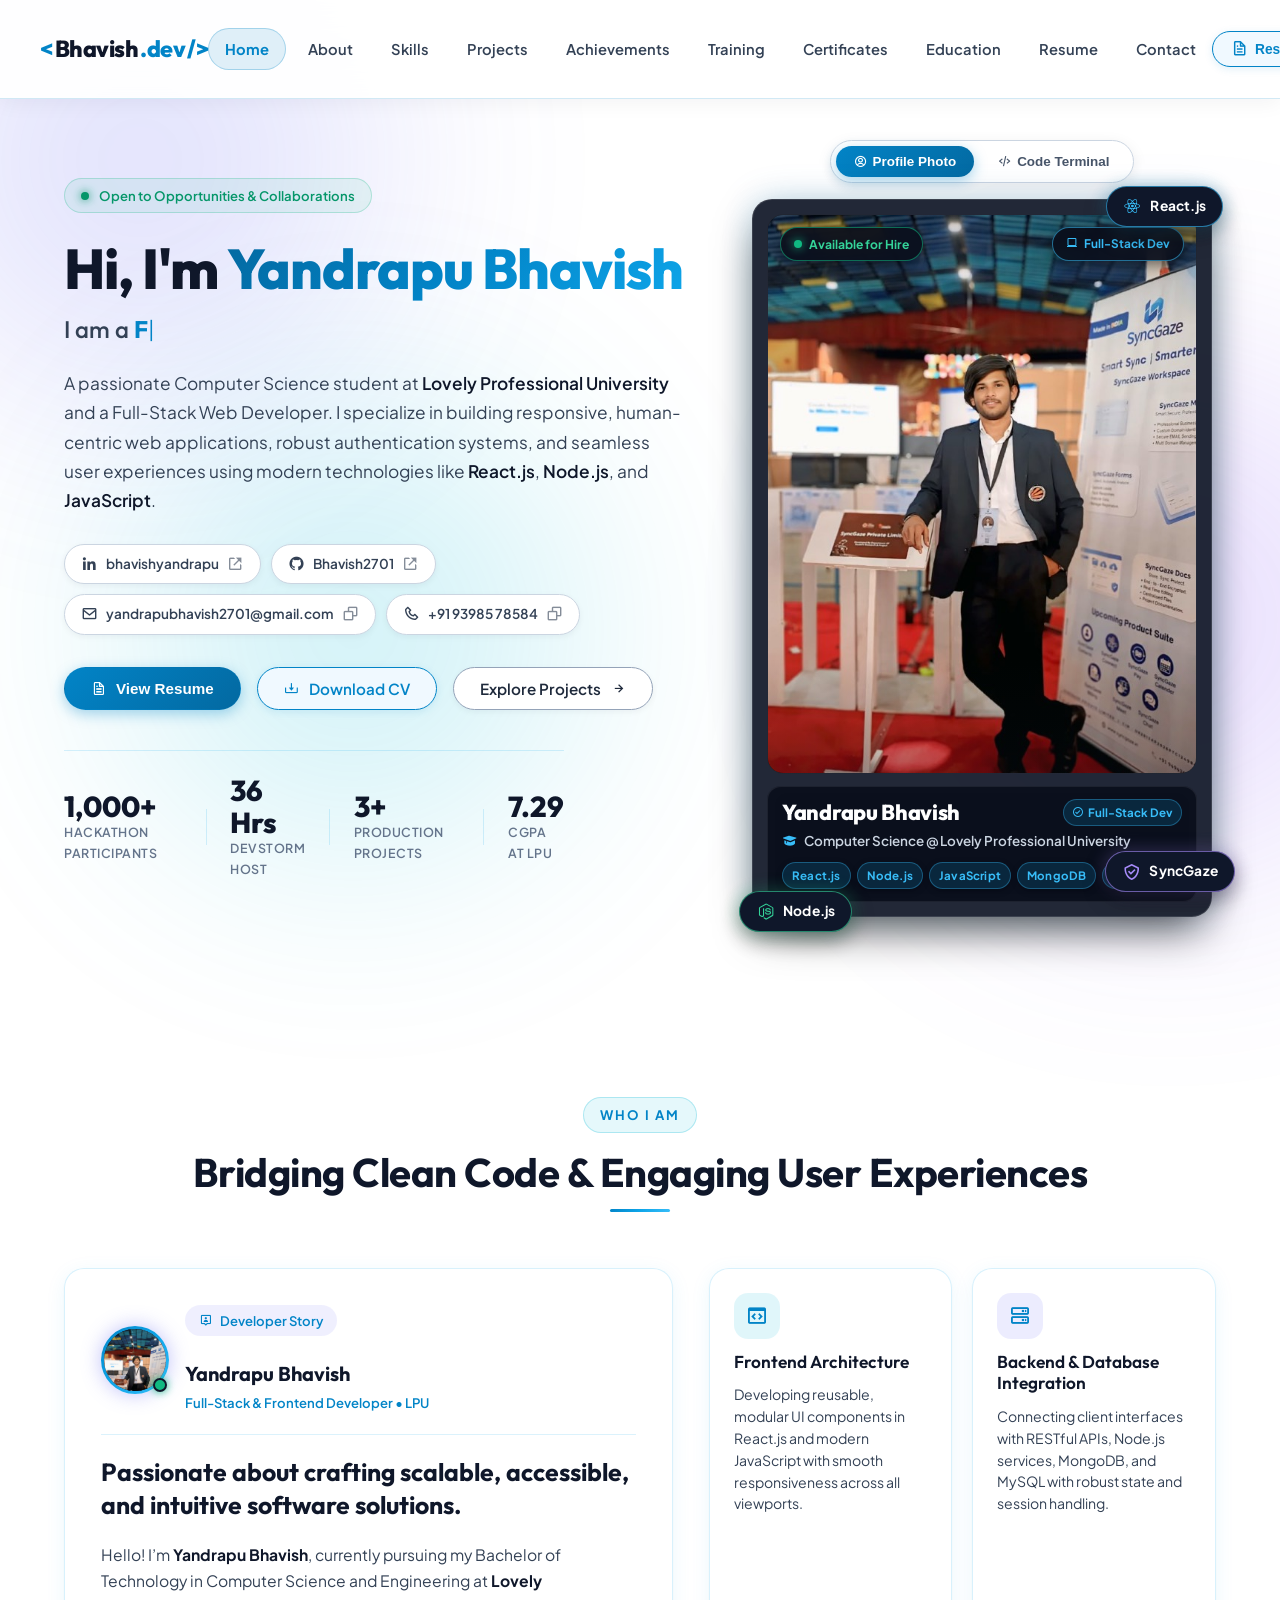
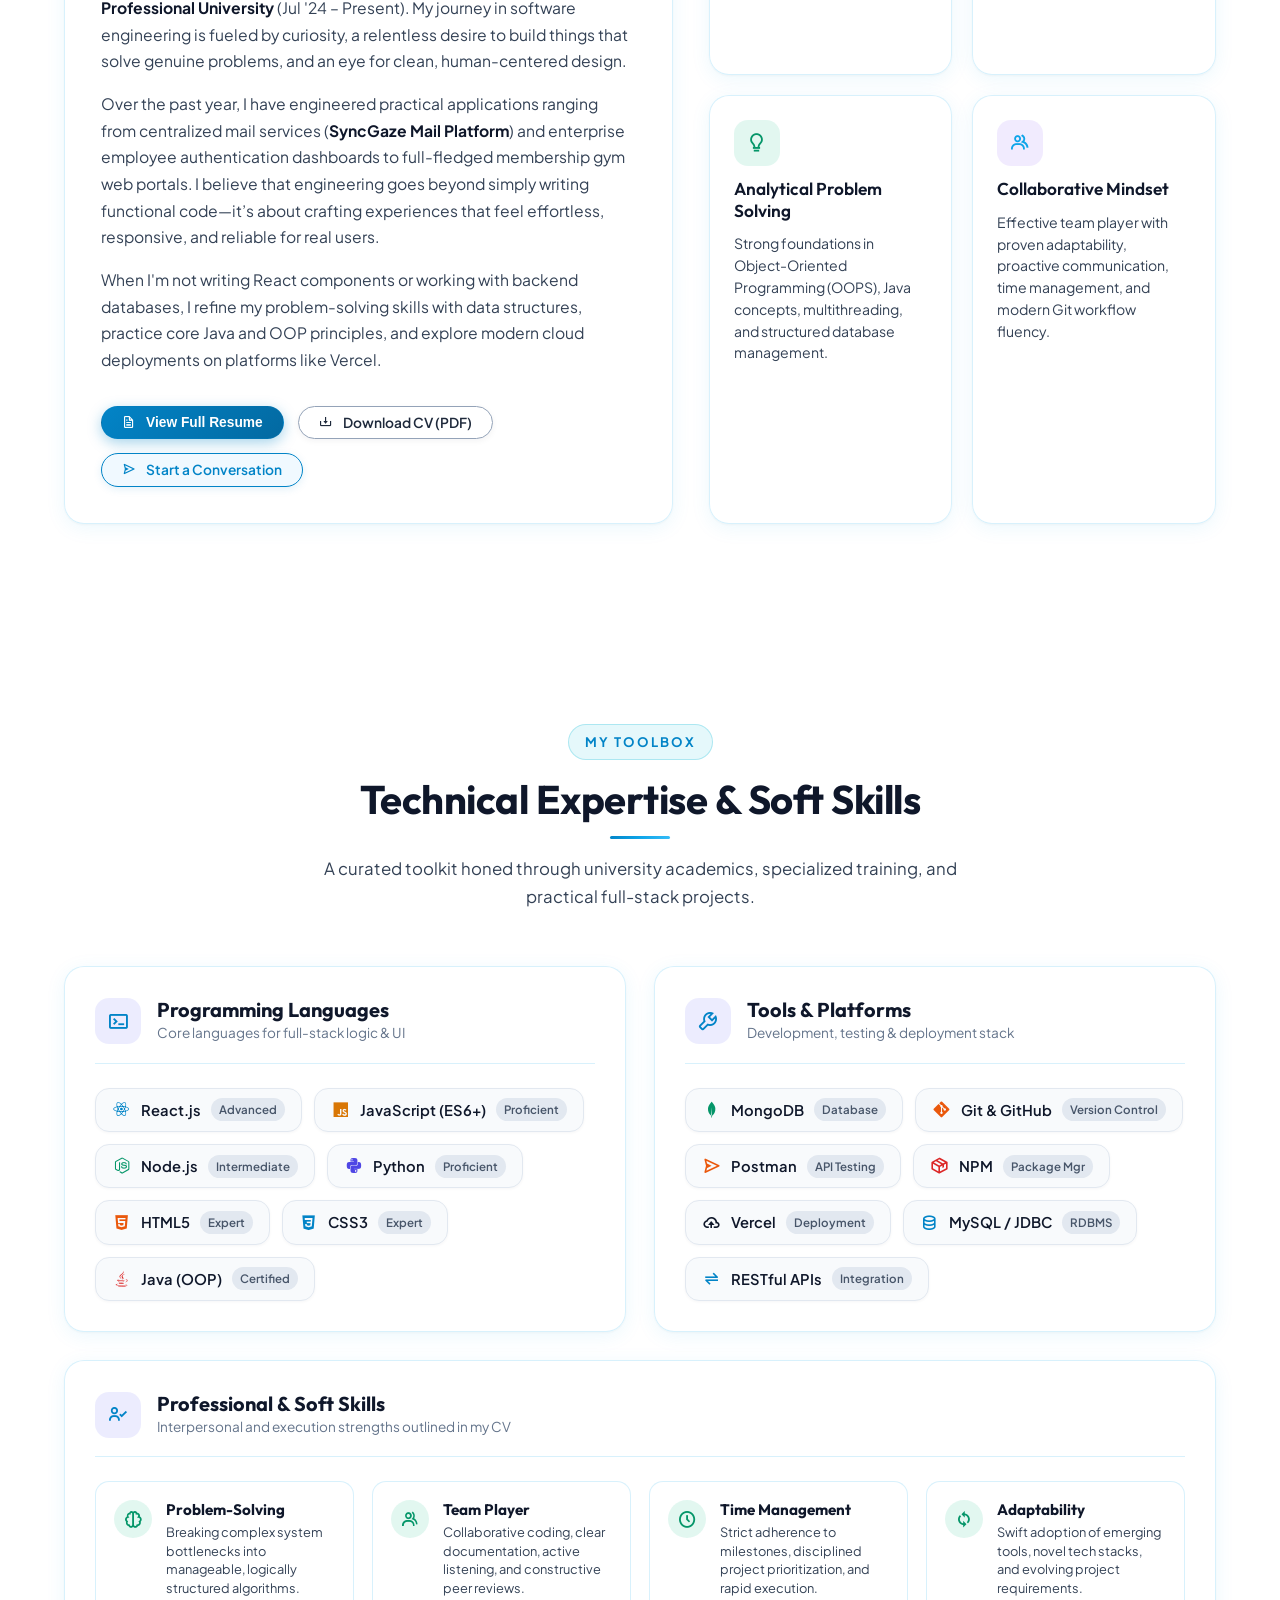
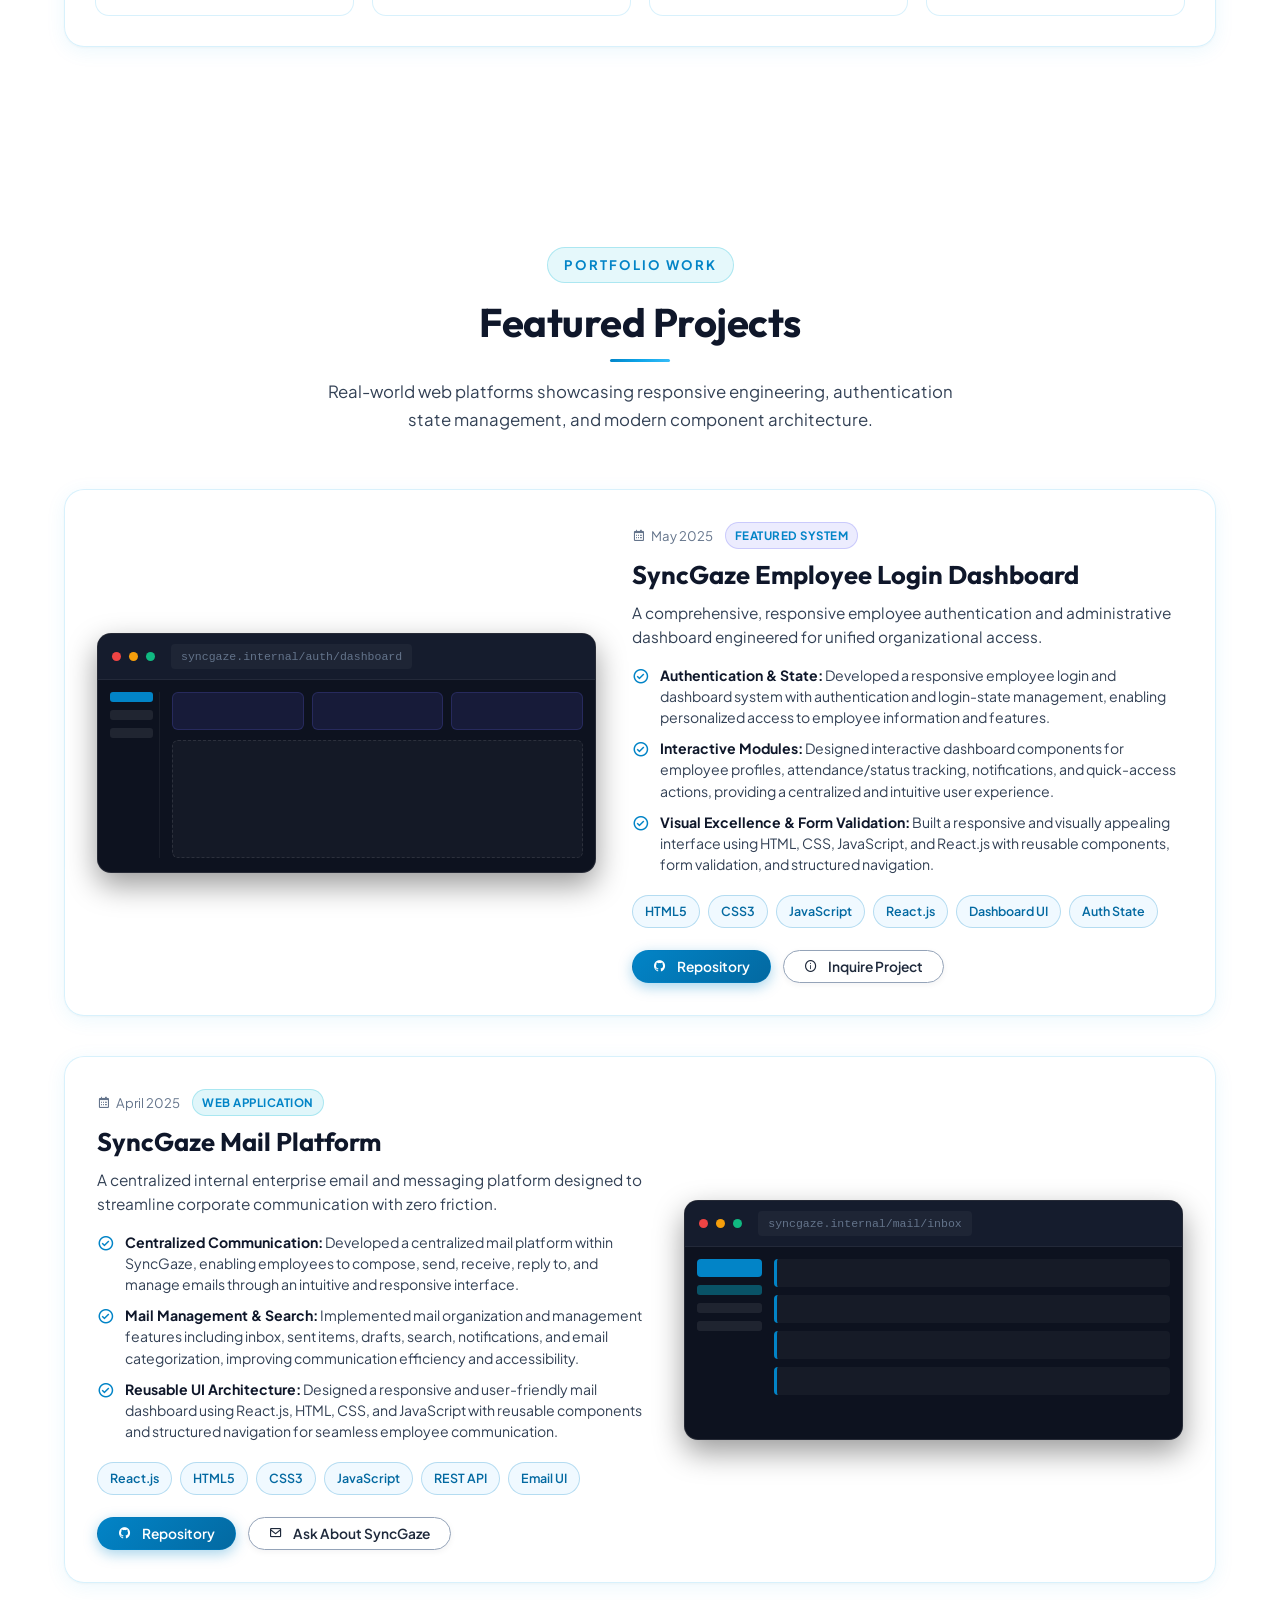
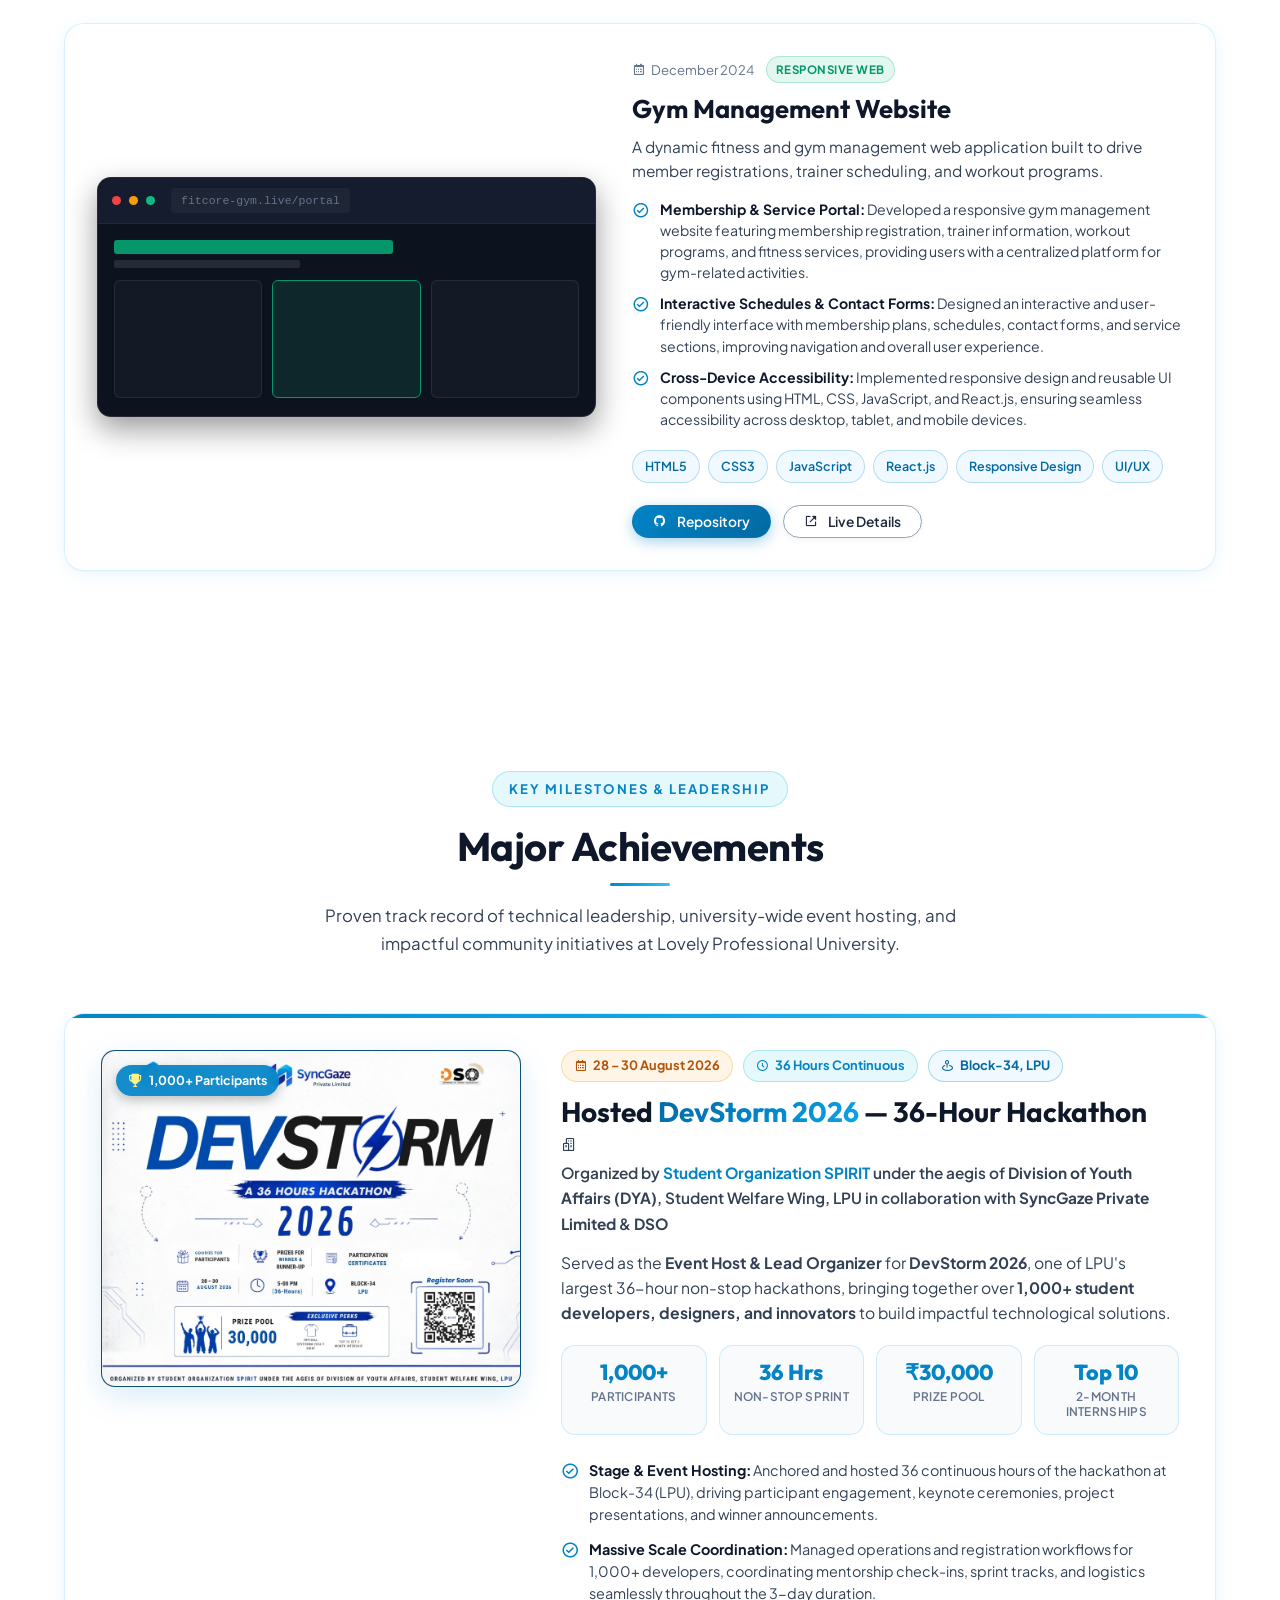
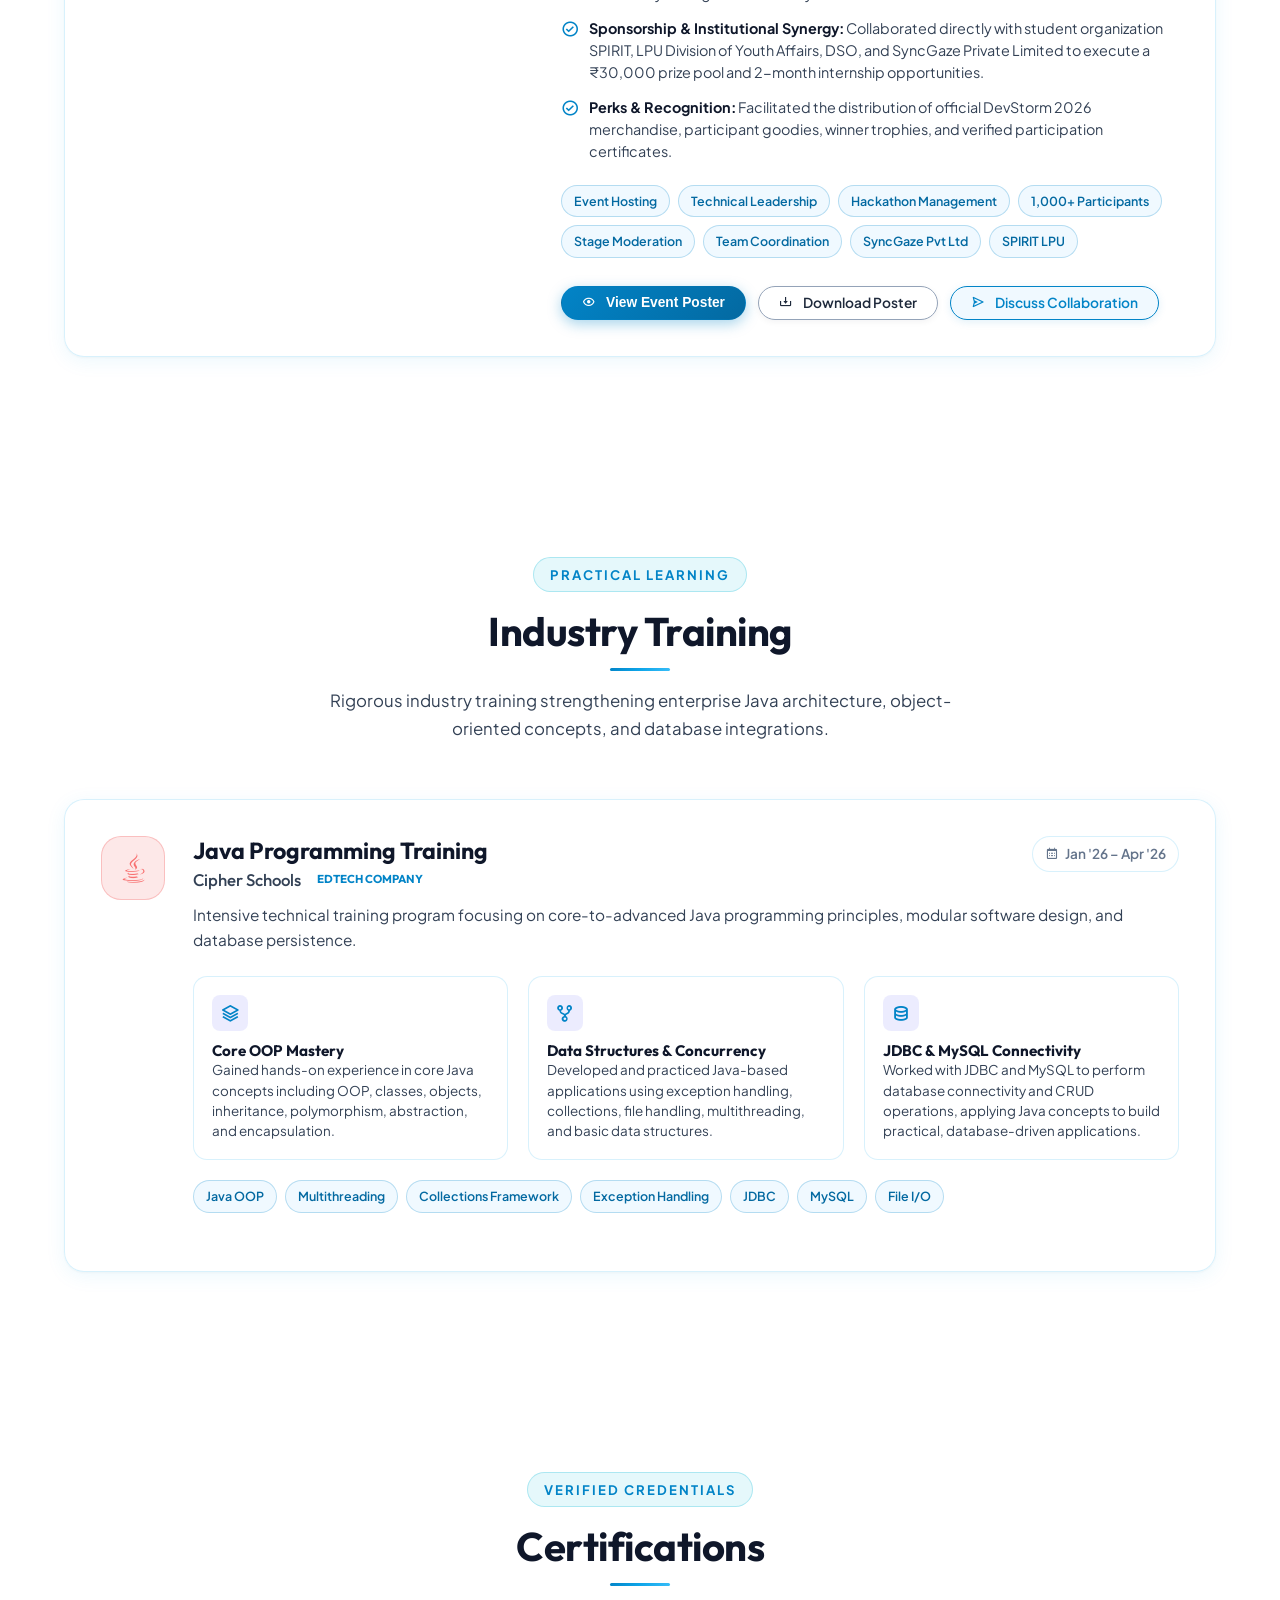
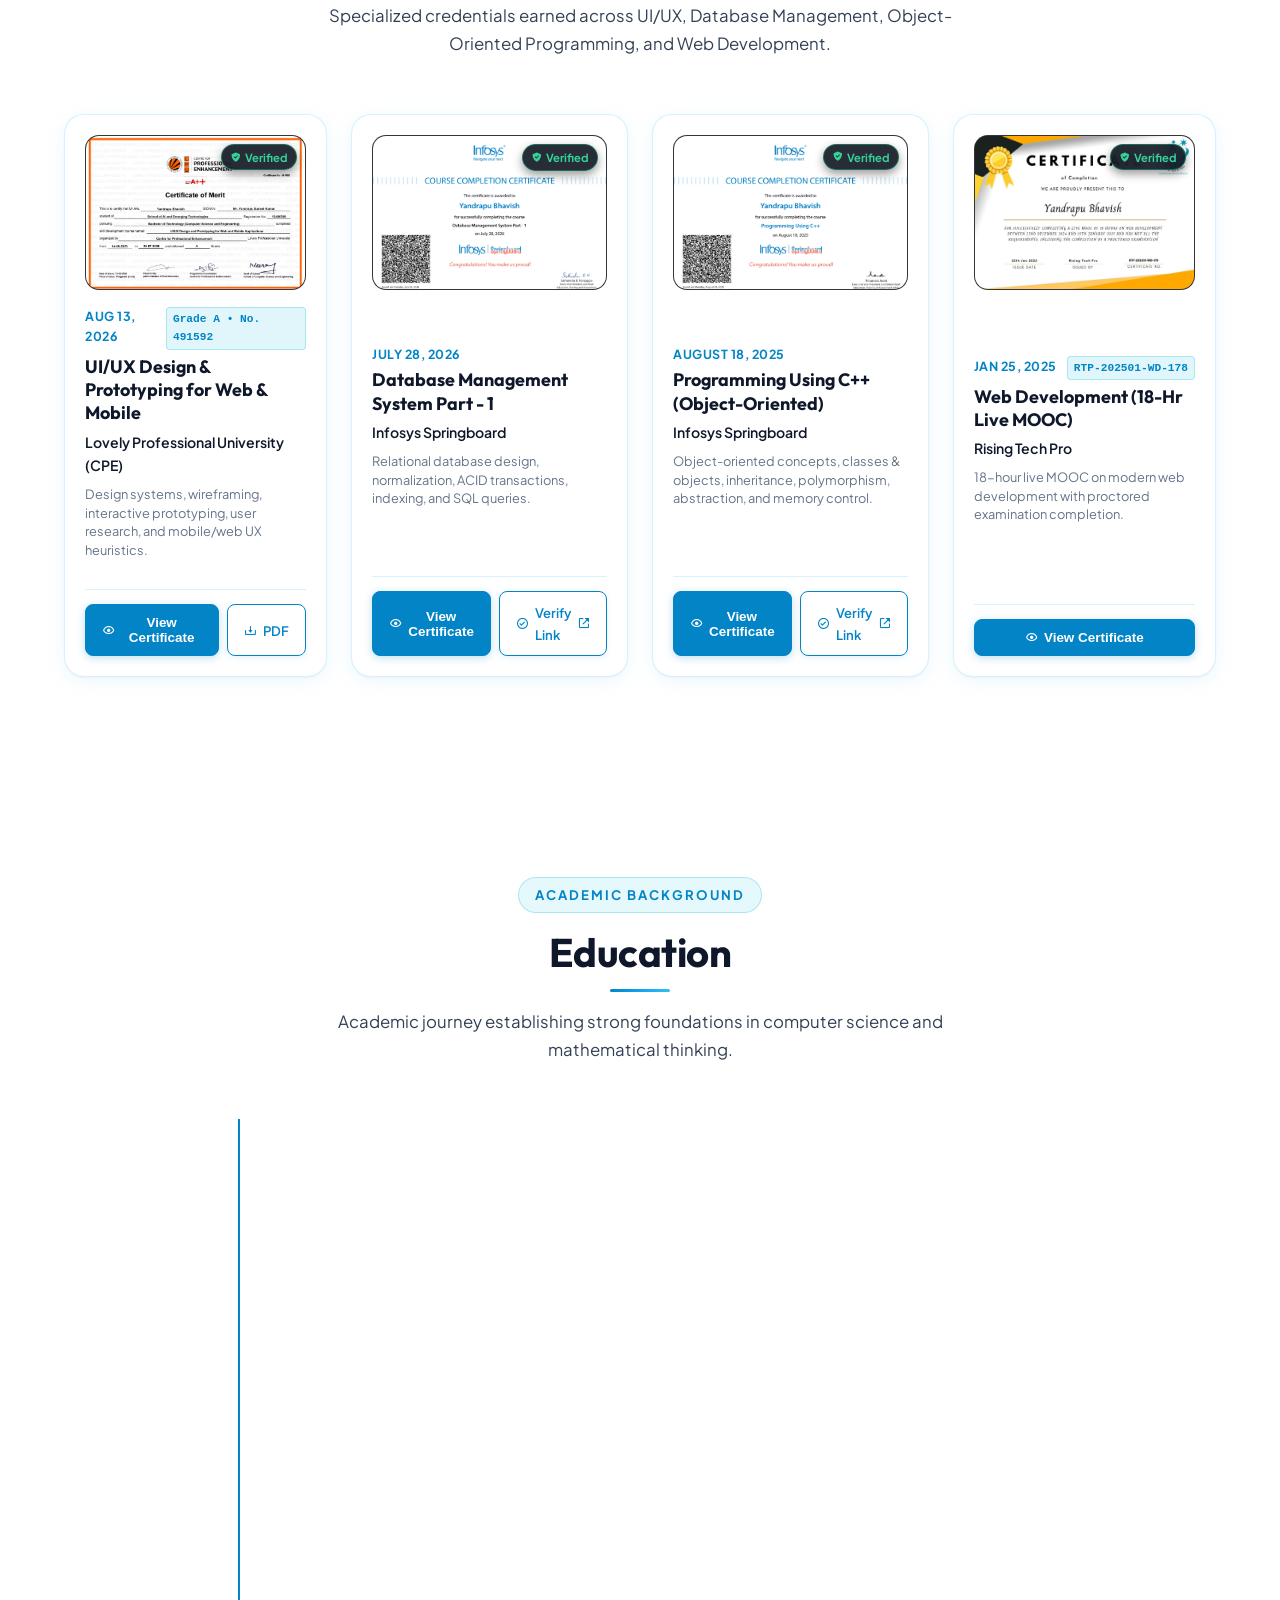
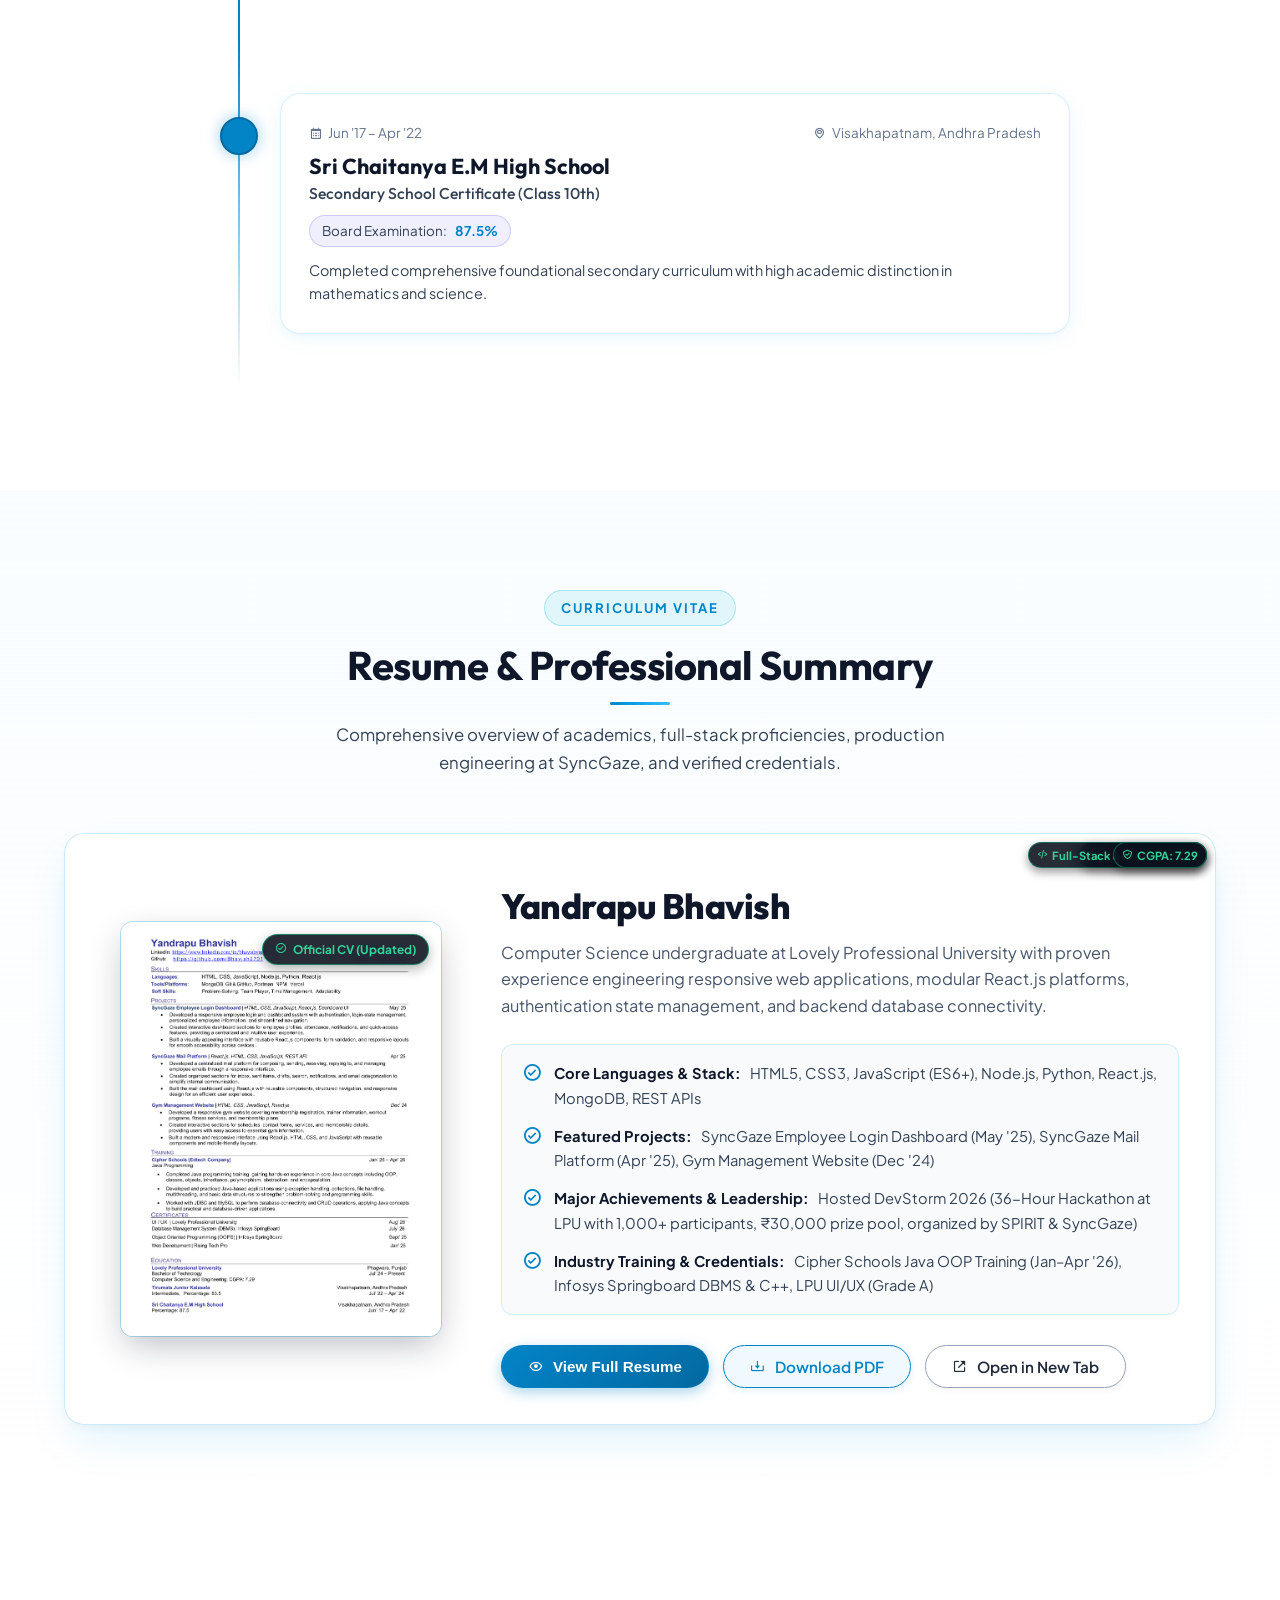
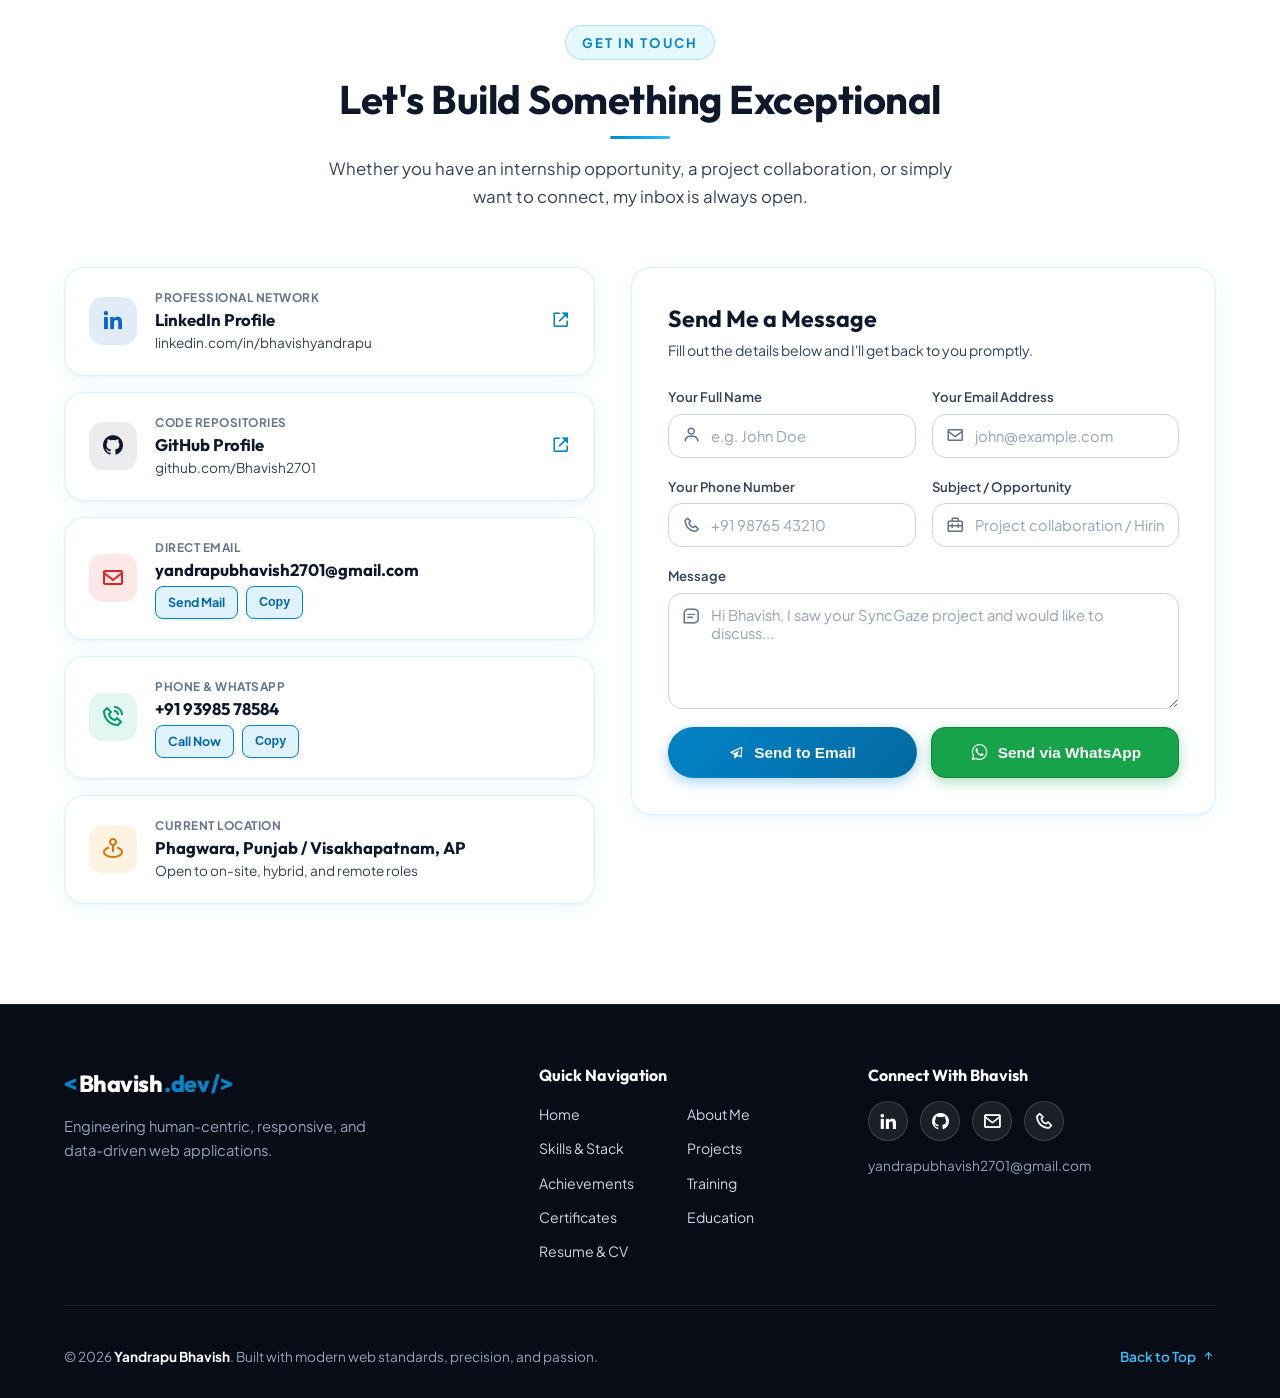
==== commit 6cca1726: "Add DevStorm 2026 36-Hour Hackathon achievement and showcase section" ====
--- a/Portfolio.html
+++ b/Portfolio.html
@@ -39,6 +39,7 @@
             <a href="#about" class="nav-item">About</a>
             <a href="#skills" class="nav-item">Skills</a>
             <a href="#projects" class="nav-item">Projects</a>
+            <a href="#achievements" class="nav-item">Achievements</a>
             <a href="#training" class="nav-item">Training</a>
             <a href="#certifications" class="nav-item">Certificates</a>
             <a href="#education" class="nav-item">Education</a>
@@ -73,6 +74,7 @@
             <a href="#about" class="mobile-link">About Me</a>
             <a href="#skills" class="mobile-link">Skills & Stack</a>
             <a href="#projects" class="mobile-link">Featured Projects</a>
+            <a href="#achievements" class="mobile-link">Achievements & Leadership</a>
             <a href="#training" class="mobile-link">Training</a>
             <a href="#certifications" class="mobile-link">Certifications</a>
             <a href="#education" class="mobile-link">Education</a>
@@ -160,13 +162,18 @@
                     <!-- Micro stats banner -->
                     <div class="hero-stats animate-fade-in delay-6">
                         <div class="stat-card">
+                            <span class="stat-number">1,000+</span>
+                            <span class="stat-label">Hackathon Participants</span>
+                        </div>
+                        <div class="stat-divider"></div>
+                        <div class="stat-card">
+                            <span class="stat-number">36 Hrs</span>
+                            <span class="stat-label">DevStorm Host</span>
+                        </div>
+                        <div class="stat-divider"></div>
+                        <div class="stat-card">
                             <span class="stat-number">3+</span>
                             <span class="stat-label">Production Projects</span>
-                        </div>
-                        <div class="stat-divider"></div>
-                        <div class="stat-card">
-                            <span class="stat-number">4</span>
-                            <span class="stat-label">Key Certifications</span>
                         </div>
                         <div class="stat-divider"></div>
                         <div class="stat-card">
@@ -762,6 +769,113 @@
             </div>
         </section>
 
+        <!-- Achievements & Leadership Section -->
+        <section class="section achievements-section" id="achievements">
+            <div class="section-container">
+                <div class="section-header">
+                    <span class="section-tag">KEY MILESTONES &amp; LEADERSHIP</span>
+                    <h2 class="section-title">Major Achievements</h2>
+                    <div class="section-line"></div>
+                    <p class="section-subtitle">
+                        Proven track record of technical leadership, university-wide event hosting, and impactful community initiatives at Lovely Professional University.
+                    </p>
+                </div>
+
+                <div class="achievement-card glass-panel">
+                    <div class="achievement-media">
+                        <div class="achievement-poster-wrapper" onclick="openCertModal('devstorm')" title="Click to inspect DevStorm poster">
+                            <span class="achievement-live-badge"><i class="bx bxs-trophy"></i> 1,000+ Participants</span>
+                            <img src="assets/devstorm-hackathon.jpg" alt="DevStorm 2026 - 36-Hour Hackathon at LPU" class="achievement-poster-img">
+                            <div class="achievement-poster-overlay">
+                                <i class="bx bx-zoom-in"></i>
+                                <span>Inspect Official Poster</span>
+                            </div>
+                        </div>
+                    </div>
+
+                    <div class="achievement-details">
+                        <div class="achievement-meta-row">
+                            <span class="achievement-badge-pill pill-amber"><i class="bx bx-calendar"></i> 28 – 30 August 2026</span>
+                            <span class="achievement-badge-pill pill-cyan"><i class="bx bx-time-five"></i> 36 Hours Continuous</span>
+                            <span class="achievement-badge-pill"><i class="bx bx-map-pin"></i> Block-34, LPU</span>
+                        </div>
+
+                        <h3 class="achievement-title">Hosted <span class="gradient-text">DevStorm 2026</span> — 36-Hour Hackathon</h3>
+                        
+                        <div class="achievement-org">
+                            <i class="bx bx-buildings"></i>
+                            <span>Organized by <strong class="org-highlight">Student Organization SPIRIT</strong> under the aegis of <strong>Division of Youth Affairs (DYA)</strong>, Student Welfare Wing, LPU in collaboration with <strong>SyncGaze Private Limited</strong> &amp; <strong>DSO</strong></span>
+                        </div>
+
+                        <p class="achievement-lead">
+                            Served as the <strong>Event Host &amp; Lead Organizer</strong> for <strong>DevStorm 2026</strong>, one of LPU's largest 36-hour non-stop hackathons, bringing together over <strong>1,000+ student developers, designers, and innovators</strong> to build impactful technological solutions.
+                        </p>
+
+                        <div class="achievement-metrics-grid">
+                            <div class="metric-card">
+                                <span class="metric-value">1,000+</span>
+                                <span class="metric-label">Participants</span>
+                            </div>
+                            <div class="metric-card">
+                                <span class="metric-value">36 Hrs</span>
+                                <span class="metric-label">Non-Stop Sprint</span>
+                            </div>
+                            <div class="metric-card">
+                                <span class="metric-value">₹30,000</span>
+                                <span class="metric-label">Prize Pool</span>
+                            </div>
+                            <div class="metric-card">
+                                <span class="metric-value">Top 10</span>
+                                <span class="metric-label">2-Month Internships</span>
+                            </div>
+                        </div>
+
+                        <ul class="achievement-bullets">
+                            <li>
+                                <i class="bx bx-check-circle"></i>
+                                <span><strong>Stage &amp; Event Hosting:</strong> Anchored and hosted 36 continuous hours of the hackathon at Block-34 (LPU), driving participant engagement, keynote ceremonies, project presentations, and winner announcements.</span>
+                            </li>
+                            <li>
+                                <i class="bx bx-check-circle"></i>
+                                <span><strong>Massive Scale Coordination:</strong> Managed operations and registration workflows for 1,000+ developers, coordinating mentorship check-ins, sprint tracks, and logistics seamlessly throughout the 3-day duration.</span>
+                            </li>
+                            <li>
+                                <i class="bx bx-check-circle"></i>
+                                <span><strong>Sponsorship &amp; Institutional Synergy:</strong> Collaborated directly with student organization SPIRIT, LPU Division of Youth Affairs, DSO, and SyncGaze Private Limited to execute a ₹30,000 prize pool and 2-month internship opportunities.</span>
+                            </li>
+                            <li>
+                                <i class="bx bx-check-circle"></i>
+                                <span><strong>Perks &amp; Recognition:</strong> Facilitated the distribution of official DevStorm 2026 merchandise, participant goodies, winner trophies, and verified participation certificates.</span>
+                            </li>
+                        </ul>
+
+                        <div class="tech-stack-tags">
+                            <span class="tag">Event Hosting</span>
+                            <span class="tag">Technical Leadership</span>
+                            <span class="tag">Hackathon Management</span>
+                            <span class="tag">1,000+ Participants</span>
+                            <span class="tag">Stage Moderation</span>
+                            <span class="tag">Team Coordination</span>
+                            <span class="tag">SyncGaze Pvt Ltd</span>
+                            <span class="tag">SPIRIT LPU</span>
+                        </div>
+
+                        <div class="achievement-actions">
+                            <button type="button" class="btn btn-primary btn-sm" onclick="openCertModal('devstorm')">
+                                <i class="bx bx-show"></i> View Event Poster
+                            </button>
+                            <a href="assets/devstorm-hackathon.jpg" download="DevStorm_2026_Poster.jpg" class="btn btn-outline btn-sm" title="Download official DevStorm 2026 poster">
+                                <i class="bx bx-download"></i> Download Poster
+                            </a>
+                            <a href="#contact" class="btn btn-secondary btn-sm">
+                                <i class="bx bx-send"></i> Discuss Collaboration
+                            </a>
+                        </div>
+                    </div>
+                </div>
+            </div>
+        </section>
+
         <!-- Training & Professional Development Section -->
         <section class="section training-section" id="training">
             <div class="section-container">
@@ -1084,6 +1198,13 @@
                                 <div>
                                     <strong>Featured Projects:</strong>
                                     <span>SyncGaze Employee Login Dashboard (May '25), SyncGaze Mail Platform (Apr '25), Gym Management Website (Dec '24)</span>
+                                </div>
+                            </div>
+                            <div class="resume-highlight-item">
+                                <i class="bx bx-check-circle"></i>
+                                <div>
+                                    <strong>Major Achievements & Leadership:</strong>
+                                    <span>Hosted DevStorm 2026 (36-Hour Hackathon at LPU with 1,000+ participants, ₹30,000 prize pool, organized by SPIRIT & SyncGaze)</span>
                                 </div>
                             </div>
                             <div class="resume-highlight-item">
@@ -1289,6 +1410,7 @@
                         <li><a href="#about">About Me</a></li>
                         <li><a href="#skills">Skills & Stack</a></li>
                         <li><a href="#projects">Projects</a></li>
+                        <li><a href="#achievements">Achievements</a></li>
                         <li><a href="#training">Training</a></li>
                         <li><a href="#certifications">Certificates</a></li>
                         <li><a href="#education">Education</a></li>
--- a/portfolio.css
+++ b/portfolio.css
@@ -3246,4 +3246,308 @@
     .resume-sheet-preview {
         max-width: 280px;
     }
+}
+
+/* ==========================================================================
+   Achievements & Leadership Section Styles
+   ========================================================================== */
+.achievements-section {
+    position: relative;
+    z-index: 1;
+}
+
+.achievement-card {
+    display: grid;
+    grid-template-columns: 420px 1fr;
+    gap: 40px;
+    padding: 36px;
+    border-radius: var(--radius-lg);
+    background: var(--bg-card);
+    border: 1px solid var(--border-subtle);
+    box-shadow: var(--shadow-subtle);
+    transition: var(--transition-normal);
+    position: relative;
+    overflow: hidden;
+}
+
+.achievement-card:hover {
+    border-color: var(--border-card-hover);
+    box-shadow: var(--shadow-elevation);
+    transform: translateY(-4px);
+}
+
+.achievement-card::before {
+    content: '';
+    position: absolute;
+    top: 0;
+    left: 0;
+    right: 0;
+    height: 4px;
+    background: var(--gradient-primary);
+}
+
+.achievement-media {
+    display: flex;
+    flex-direction: column;
+    gap: 16px;
+}
+
+.achievement-poster-wrapper {
+    position: relative;
+    border-radius: var(--radius-md);
+    overflow: hidden;
+    cursor: pointer;
+    background: #0f172a;
+    border: 1px solid var(--border-accent);
+    box-shadow: 0 10px 30px rgba(2, 132, 199, 0.15);
+    transition: transform var(--transition-smooth), box-shadow var(--transition-smooth);
+}
+
+.achievement-poster-wrapper:hover {
+    transform: scale(1.02);
+    box-shadow: 0 16px 40px rgba(2, 132, 199, 0.28);
+}
+
+.achievement-poster-img {
+    width: 100%;
+    height: auto;
+    display: block;
+    object-fit: cover;
+    transition: transform 0.4s ease;
+}
+
+.achievement-poster-wrapper:hover .achievement-poster-img {
+    transform: scale(1.03);
+}
+
+.achievement-poster-overlay {
+    position: absolute;
+    inset: 0;
+    background: rgba(15, 23, 42, 0.72);
+    backdrop-filter: blur(4px);
+    display: flex;
+    flex-direction: column;
+    align-items: center;
+    justify-content: center;
+    gap: 8px;
+    color: #ffffff;
+    opacity: 0;
+    transition: opacity var(--transition-fast);
+}
+
+.achievement-poster-wrapper:hover .achievement-poster-overlay {
+    opacity: 1;
+}
+
+.achievement-poster-overlay i {
+    font-size: 2.2rem;
+    color: #38bdf8;
+}
+
+.achievement-poster-overlay span {
+    font-size: 0.92rem;
+    font-weight: 600;
+    letter-spacing: 0.3px;
+}
+
+.achievement-live-badge {
+    position: absolute;
+    top: 14px;
+    left: 14px;
+    background: rgba(2, 132, 199, 0.92);
+    backdrop-filter: blur(8px);
+    color: #ffffff;
+    font-size: 0.78rem;
+    font-weight: 700;
+    padding: 5px 12px;
+    border-radius: var(--radius-full);
+    display: flex;
+    align-items: center;
+    gap: 6px;
+    box-shadow: 0 4px 12px rgba(0, 0, 0, 0.25);
+    z-index: 2;
+}
+
+.achievement-live-badge i {
+    font-size: 0.95rem;
+    color: #fef08a;
+}
+
+.achievement-details {
+    display: flex;
+    flex-direction: column;
+}
+
+.achievement-meta-row {
+    display: flex;
+    flex-wrap: wrap;
+    align-items: center;
+    gap: 10px;
+    margin-bottom: 12px;
+}
+
+.achievement-badge-pill {
+    display: inline-flex;
+    align-items: center;
+    gap: 6px;
+    font-size: 0.8rem;
+    font-weight: 700;
+    padding: 4px 12px;
+    border-radius: var(--radius-full);
+    background: #f0f9ff;
+    color: var(--text-highlight);
+    border: 1px solid rgba(2, 132, 199, 0.3);
+}
+
+.achievement-badge-pill.pill-cyan {
+    background: rgba(6, 182, 212, 0.1);
+    color: #0284c7;
+    border-color: rgba(6, 182, 212, 0.25);
+}
+
+.achievement-badge-pill.pill-amber {
+    background: rgba(245, 158, 11, 0.1);
+    color: #b45309;
+    border-color: rgba(245, 158, 11, 0.3);
+}
+
+.achievement-title {
+    font-size: 1.75rem;
+    line-height: 1.25;
+    margin-bottom: 8px;
+}
+
+.achievement-org {
+    font-size: 0.96rem;
+    font-weight: 600;
+    color: var(--text-secondary);
+    margin-bottom: 14px;
+    display: flex;
+    align-items: center;
+    gap: 8px;
+    flex-wrap: wrap;
+}
+
+.achievement-org .org-highlight {
+    color: var(--primary-indigo);
+    font-weight: 700;
+}
+
+.achievement-lead {
+    font-size: 0.98rem;
+    color: var(--text-secondary);
+    line-height: 1.6;
+    margin-bottom: 20px;
+}
+
+/* Metric highlights mini-grid */
+.achievement-metrics-grid {
+    display: grid;
+    grid-template-columns: repeat(4, 1fr);
+    gap: 12px;
+    margin-bottom: 24px;
+}
+
+.metric-card {
+    background: #f8fafc;
+    border: 1px solid rgba(14, 165, 233, 0.18);
+    border-radius: var(--radius-md);
+    padding: 14px 10px;
+    text-align: center;
+    transition: transform var(--transition-fast), border-color var(--transition-fast);
+}
+
+.metric-card:hover {
+    transform: translateY(-2px);
+    border-color: var(--border-accent);
+    background: #ffffff;
+}
+
+.metric-value {
+    font-family: var(--font-heading);
+    font-size: 1.35rem;
+    font-weight: 800;
+    color: var(--primary-indigo);
+    line-height: 1.15;
+    display: block;
+    margin-bottom: 4px;
+}
+
+.metric-label {
+    font-size: 0.74rem;
+    font-weight: 600;
+    color: var(--text-muted);
+    text-transform: uppercase;
+    letter-spacing: 0.3px;
+    line-height: 1.3;
+    display: block;
+}
+
+.achievement-bullets {
+    list-style: none;
+    display: flex;
+    flex-direction: column;
+    gap: 12px;
+    margin-bottom: 22px;
+}
+
+.achievement-bullets li {
+    display: flex;
+    align-items: flex-start;
+    gap: 10px;
+    font-size: 0.9rem;
+    color: var(--text-secondary);
+    line-height: 1.55;
+}
+
+.achievement-bullets li i {
+    font-size: 1.15rem;
+    color: var(--accent-cyan);
+    flex-shrink: 0;
+    margin-top: 3px;
+}
+
+.achievement-bullets li strong {
+    color: var(--text-primary);
+}
+
+.achievement-actions {
+    display: flex;
+    flex-wrap: wrap;
+    gap: 12px;
+    align-items: center;
+    margin-top: 6px;
+}
+
+@media (max-width: 1024px) {
+    .achievement-card {
+        grid-template-columns: 1fr;
+        gap: 28px;
+        padding: 28px;
+    }
+    .achievement-poster-wrapper {
+        max-width: 460px;
+        margin: 0 auto;
+    }
+}
+
+@media (max-width: 640px) {
+    .achievement-metrics-grid {
+        grid-template-columns: repeat(2, 1fr);
+        gap: 10px;
+    }
+    .achievement-card {
+        padding: 20px;
+    }
+    .achievement-title {
+        font-size: 1.4rem;
+    }
+    .achievement-actions {
+        flex-direction: column;
+        width: 100%;
+    }
+    .achievement-actions .btn {
+        width: 100%;
+        justify-content: center;
+    }
 }
